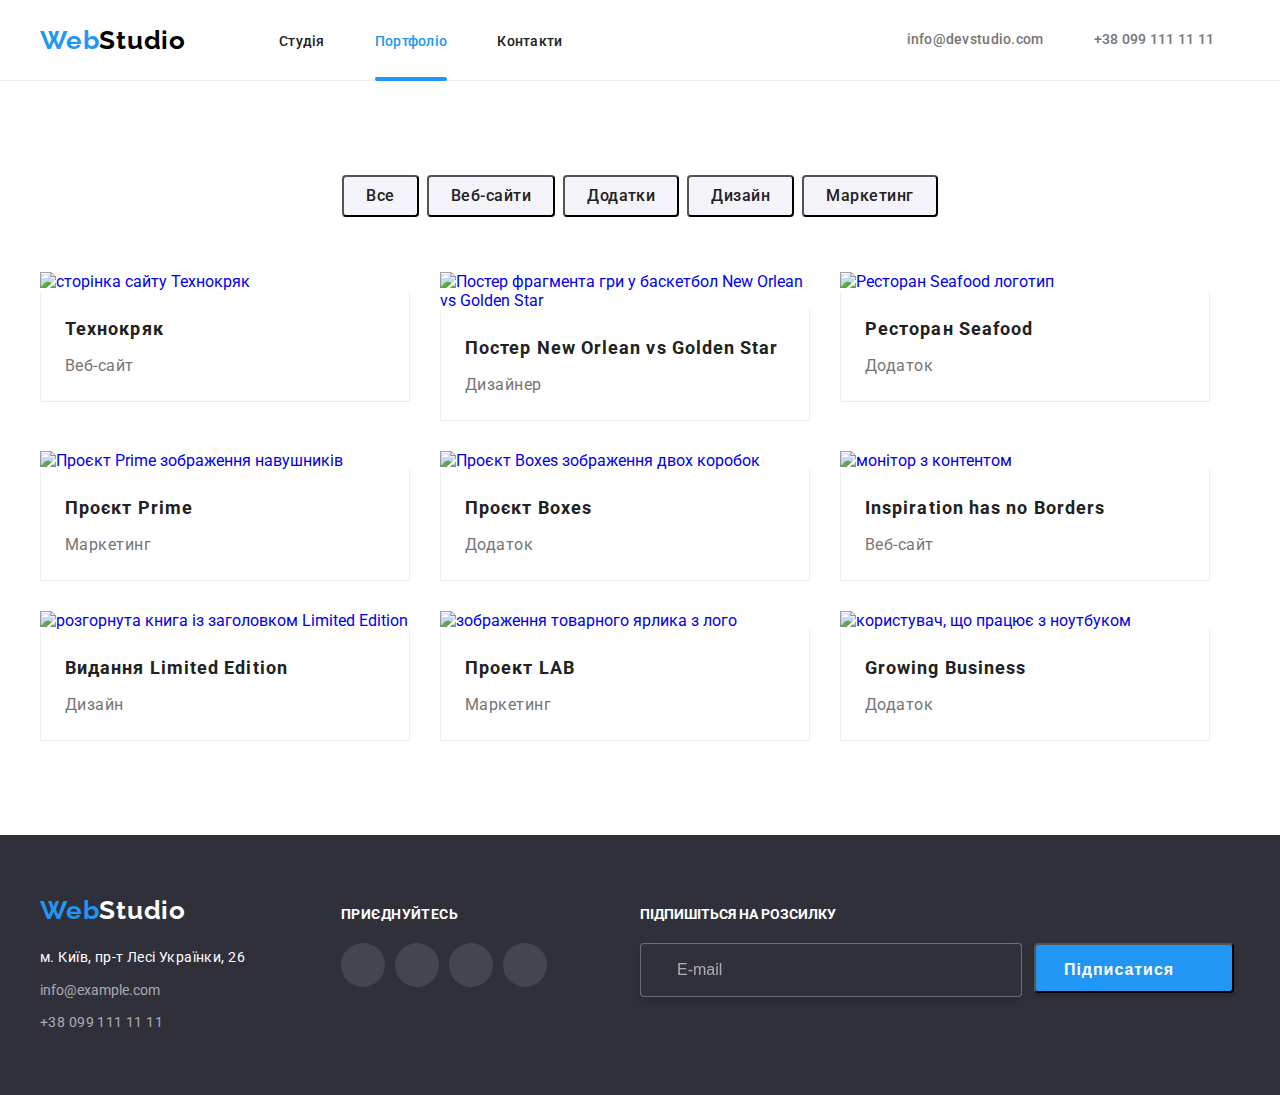
==== portfolio.html @ 2067632e "03092022" ====
<!DOCTYPE html>
<html lang="uk">
  <head>
    <meta charset="UTF-8" />
    <meta http-equiv="X-UA-Compatible" content="IE=edge" />
    <meta name="viewport" content="width=device-width, initial-scale=1.0" />
    <title>Document</title>
    <link rel="preconnect" href="https://fonts.googleapis.com" />
    <link rel="preconnect" href="https://fonts.gstatic.com" crossorigin />
    <link
      href="https://fonts.googleapis.com/css2?family=Raleway:wght@700&family=Roboto:wght@400;500;700;900&display=swap"
      rel="stylesheet"
    />
    <link
      rel="stylesheet"
      href="https://cdnjs.cloudflare.com/ajax/libs/modern-normalize/1.1.0/modern-normalize.min.css"
      integrity="sha512-wpPYUAdjBVSE4KJnH1VR1HeZfpl1ub8YT/NKx4PuQ5NmX2tKuGu6U/JRp5y+Y8XG2tV+wKQpNHVUX03MfMFn9Q=="
      crossorigin="anonymous"
      referrerpolicy="no-referrer"
    />
    <link rel="stylesheet" href="./css/styles.css" />
    <link rel="stylesheet" href="./css/main.min.css" />
    <style></style>
  </head>
  <body>
    <!-- Шапка сторінки -->
    <header class="page-header">
      <div class="container header-container">
        <nav class="head-nav">
          <a href="/" class="logo link top" lang="en"
            >Web<span class="logo-bleck link">Studio</span></a
          >
          <!--Студія, портфоліо, контакти-->
          <ul class="header-list">
            <li class="header-item"><a href="./index.html" class="header-link link">Студія</a></li>
            <li class="header-item"><a href="" class="header-link-blue link">Портфоліо</a></li>
            <li class="header-item"><a href="" class="header-link link">Контакти</a></li>
          </ul>
        </nav>
        <!--Електронна пошта та телефон-->
        <ul class="header-list-adress">
          <li class="header-item">
            <a href="info@devstudio.com" class="header-link-mail link">
              <svg class="header-icon" width="16px" height="12px">
                <use href="./images/icons.svg#icon-envelope"></use></svg
              >info@devstudio.com</a
            >
          </li>
          <li class="header-item">
            <a href="+380991111111" class="header-link-phone link">
              <svg class="header-icon" width="10px" height="16px">
                <use href="./images/icons.svg#icon-smartphone"></use></svg
              >+38 099 111 11 11</a
            >
          </li>
        </ul>
      </div>
    </header>
    <main class="main">
      <!--Головний банер сторінки із прикладами робіт, заголовок h1 потрібно буде приховати"-->
      <section class="but-projects">
        <!--Заголовок H1 потрібно скрити-->
        <div class="container">
          <h1 class="btn-title visually-hidden">Кнопки із прикладами робіт</h1>
          <ul class="button-list centered">
            <li class="button-item">
              <button type="button" class="button">Все</button>
            </li>
            <li class="button-item">
              <button type="button" class="button">Веб-сайти</button>
            </li>
            <li class="button-item">
              <button type="button" class="button">Додатки</button>
            </li>
            <li class="button-item">
              <button type="button" class="button">Дизайн</button>
            </li>
            <li class="button-item">
              <button type="button" class="button">Маркетинг</button>
            </li>
          </ul>
          <!--Приклади робіт із фото та коментарями до них-->
          <ul class="projects-list">
            <li class="projects-item">
              <a href="#" class="projekts-link link">
                <div class="projects-top">
                  <img src="./images/technokryak.jpg" alt="сторінка сайту Технокряк" width="370" />
                  <p class="projects-top-text">
                    Ресурс пропонує комплексні пропозиції з різним рівнем функціоналу та сервісів.
                    Все це дозволить відвідувачу отримати вичерпні відомості про компанію чи
                    приватну особу.
                  </p>
                </div>
                <div class="borders">
                  <h2 class="projects-title">Технокряк</h2>
                  <p class="projects-text">Веб-сайт</p>
                </div>
              </a>
            </li>
            <li class="projects-item">
              <a href="#" class="projekts-link link">
                <div class="projects-top">
                  <img
                    src="./images/neworlean.jpg"
                    alt="Постер фрагмента гри у баскетбол New Orlean vs
              Golden Star"
                    width="370"
                  />
                  <p class="projects-top-text">
                    Ресурс пропонує комплексні пропозиції з різним рівнем функціоналу та сервісів.
                    Все це дозволить відвідувачу отримати вичерпні відомості про компанію чи
                    приватну особу.
                  </p>
                </div>
                <div class="borders">
                  <h2 class="projects-title">Постер New Orlean vs Golden Star</h2>
                  <p class="projects-text">Дизайнеp</p>
                </div>
              </a>
            </li>
            <li class="projects-item">
              <a href="#" class="projekts-link link">
                <div class="projects-top">
                  <img src="./images/siafud.jpg" alt="Ресторан Seafood логотип" width="370" />
                  <p class="projects-top-text">
                    Ресурс пропонує комплексні пропозиції з різним рівнем функціоналу та сервісів.
                    Все це дозволить відвідувачу отримати вичерпні відомості про компанію чи
                    приватну особу.
                  </p>
                </div>
                <div class="borders">
                  <h2 class="projects-title">Ресторан Seafood</h2>
                  <p class="projects-text">Додаток</p>
                </div>
              </a>
            </li>
            <li class="projects-item">
              <a href="#" class="projekts-link link">
                <div class="projects-top">
                  <img
                    src="./images/prime.jpg"
                    alt="Проєкт Prime зображення навушників"
                    width="370"
                  />
                  <p class="projects-top-text">
                    Ресурс пропонує комплексні пропозиції з різним рівнем функціоналу та сервісів.
                    Все це дозволить відвідувачу отримати вичерпні відомості про компанію чи
                    приватну особу.
                  </p>
                </div>
                <div class="borders">
                  <h2 class="projects-title">Проєкт Prime</h2>
                  <p class="projects-text">Маркетинг</p>
                </div>
              </a>
            </li>
            <li class="projects-item">
              <a href="#" class="projekts-link link">
                <div class="projects-top">
                  <img
                    src="./images/boxes.jpg"
                    alt="Проєкт Boxes зображення двох коробок"
                    width="370"
                  />
                  <p class="projects-top-text">
                    Ресурс пропонує комплексні пропозиції з різним рівнем функціоналу та сервісів.
                    Все це дозволить відвідувачу отримати вичерпні відомості про компанію чи
                    приватну особу.
                  </p>
                </div>
                <div class="borders">
                  <h2 class="projects-title">Проєкт Boxes</h2>
                  <p class="projects-text">Додаток</p>
                </div>
              </a>
            </li>
            <li class="projects-item">
              <a href="#" class="projekts-link link">
                <div class="projects-top">
                  <img src="./images/noborders.jpg" alt="монітор з контентом" width="370" />
                  <p class="projects-top-text">
                    Ресурс пропонує комплексні пропозиції з різним рівнем функціоналу та сервісів.
                    Все це дозволить відвідувачу отримати вичерпні відомості про компанію чи
                    приватну особу.
                  </p>
                </div>
                <div class="borders">
                  <h2 class="projects-title">Inspiration has no Borders</h2>
                  <p class="projects-text">Веб-сайт</p>
                </div>
              </a>
            </li>
            <li class="projects-item">
              <a href="#" class="projekts-link link">
                <div class="projects-top">
                  <img
                    src="./images/limitededition.jpg"
                    alt="розгорнута книга із заголовком Limited Edition"
                    width="370"
                  />
                  <p class="projects-top-text">
                    Ресурс пропонує комплексні пропозиції з різним рівнем функціоналу та сервісів.
                    Все це дозволить відвідувачу отримати вичерпні відомості про компанію чи
                    приватну особу.
                  </p>
                </div>
                <div class="borders">
                  <h2 class="projects-title">Видання Limited Edition</h2>
                  <p class="projects-text">Дизайн</p>
                </div>
              </a>
            </li>
            <li class="projects-item">
              <a href="#" class="projekts-link link">
                <div class="projects-top">
                  <img
                    src="./images/lab.jpg"
                    alt="зображення товарного ярлика з лого"
                    width="370"
                  />
                  <p class="projects-top-text">
                    Ресурс пропонує комплексні пропозиції з різним рівнем функціоналу та сервісів.
                    Все це дозволить відвідувачу отримати вичерпні відомості про компанію чи
                    приватну особу.
                  </p>
                </div>
                <div class="borders">
                  <h2 class="projects-title">Проект LAB</h2>
                  <p class="projects-text">Маркетинг</p>
                </div>
              </a>
            </li>
            <li class="projects-item">
              <a href="#" class="projekts-link link">
                <div class="projects-top">
                  <img
                    src="./images/growingbusiness.jpg"
                    alt="користувач, що працює з ноутбуком"
                    width="370"
                  />
                  <p class="projects-top-text">
                    Ресурс пропонує комплексні пропозиції з різним рівнем функціоналу та сервісів.
                    Все це дозволить відвідувачу отримати вичерпні відомості про компанію чи
                    приватну особу.
                  </p>
                </div>
                <div class="borders">
                  <h2 class="projects-title">Growing Business</h2>
                  <p class="projects-text">Додаток</p>
                </div>
              </a>
            </li>
          </ul>
        </div>
      </section>
    </main>
    <!-- Підвал сторінки -->
     <footer class="footer">
      <div class="container footer-conteiner">
        <div class="footer-logo-address">
          <a href="/" class="logo link logfut" lang="en"
            >Web<span class="logo-white link logfut">Studio</span>
          </a>
          <address class="footer-adress">
            <ul class="footer-list">
              <li class="footer-item">
                <a
                  href="https://www.google.com/maps/search/%D0%BC.+%D0%9A%D0%B8%D1%97%D0%B2,+%D0%BF%D1%80-%D1%82+%D0%9B%D0%B5%D1%81%D1%96+%D0%A3%D0%BA%D1%80%D0%B0%D1%97%D0%BD%D0%BA%D0%B8,+26/@50.4261791,30.5382919,18z"
                  class="footer-link-adress link"
                  >м. Київ, пр-т Лесі Українки, 26</a
                >
              </li>
              <li class="footer-item">
                <a href="info@example.com" class="footer-link-mail link">info@example.com</a>
              </li>
              <li class="footer-item link-phone">
                <a href="+380991111111" class="footer-link-phone link">+38 099 111 11 11</a>
              </li>
            </ul>
          </address>
        </div>
        <div class="footer-join">
          <p class="footer-soc-text">ПРИЄДНУЙТЕСЬ</p>
          <ul class="footer-soc-list footer-scill">
            <li class="footer-soc-item">
              <a href="" class="footer-link-soc link">
                <svg class="footer-soc-icon" width="20" height="20">
                  <use href="./images/icons.svg#icon-instagram-1"></use>
                </svg>
              </a>
            </li>
            <li class="footer-soc-item">
              <a href="" class="footer-link-soc link">
                <svg class="footer-soc-icon" width="20" height="20">
                  <use href="./images/icons.svg#icon-Group-1"></use>
                </svg>
              </a>
            </li>
            <li class="footer-soc-item">
              <a href="" class="footer-link-soc link">
                <svg class="footer-soc-icon" width="20" height="20">
                  <use href="./images/icons.svg#icon-facebook-1"></use>
                </svg>
              </a>
            </li>
            <li class="footer-soc-item">
              <a href="" class="footer-link-soc link">
                <svg class="footer-soc-icon" width="20" height="20">
                  <use href="./images/icons.svg#icon-linkedin-1"></use>
                </svg>
              </a>
            </li>
          </ul>
        </div>

      <div class="footer-post">
          <p class="footer-text-form">ПІДПИШІТЬСЯ НА РОЗСИЛКУ</p>
          <form class="footer-form">
            <input
                type="email"
                class="footer-input"
                name="fut-user-email"
                placeholder="E-mail"
                required
              />
              <div class="footer-wrap">
                <button type="submit" class="footer-btn">
                  Підписатися
                  <svg class="fut-input-icon" width="24" height="24">
                  <use href="./images/icons.svg#icon-icon-send-1"></use>
                </svg>
                </button>
              </div>
            </form>
      </div>
    </footer>
  </body>
</html>
---- css/main.min.css ----
html{box-sizing:border-box}p,h1,h2,h3,h4,h5,h6{margin:0}ul{margin:0;padding-left:0;list-style:none}button,textarea,input{cursor:pointer}address{font-style:normal}body{margin:0;font-family:"Roboto",sans-serif;color:var(--color-h)}.link{text-decoration:none}:root{--color-text: #757575;--color-h: #212121;--white-color-text: #FFFFFF;--accent: #2196F3;--logo-color: #000000;--darc-bgc: #2F303A;--second-bgc: #F5F5F5;--third-bgc-color: #F5F4FA;--icon-color: #AFB1B8;--modal-color:rgba(117, 117, 117, 0.5);--bord-color: rgba(33, 33, 33, 0.2);--placehold-color: rgba(255, 255, 255, 0.6);--black-back: rgba(0, 0, 0, 0.2);--regular-size: 12px;--king-size: 16px;--low-size: 14px;--title-size: 36px;--modal-size: 20px;--head-size: 26px;--weight-one: 700;--weight-two: 400;--weight-three: 500}.visually-hidden{position:absolute !important;clip:rect(1px 1px 1px 1px);clip:rect(1px, 1px, 1px, 1px);padding:0 !important;border:0 !important;height:1px !important;width:1px !important;overflow:hidden}.page-header{background-color:var(--white-color-text);border-bottom:1px solid #ececec}.header-container{display:flex}.header-list-adress{display:flex;align-items:center;padding-right:0}.header-list-adress .header-item:not(:last-child){margin-right:30px}.head-nav{display:flex;align-items:center}.header-list{display:flex;align-items:center;padding-right:318px}.header-list .header-item:not(:last-child){margin-right:50px}.header-link,.header-link-blue,.header-link-mail,.header-link-phone{padding-top:32px;padding-bottom:32px;transition-property:color;transition-duration:250ms;transition-timing-function:cubic-bezier(0.4, 0, 0.2, 1)}.header-link-blue{position:relative}.header-link-blue::after{content:" ";position:absolute;display:block;width:100%;height:4px;background:var(--accent);border-radius:2px;top:76px;left:0;background-size:contain;transform:translateY()}.header-list-adress .header-item,.header-list .header-item{display:block}.header-item{list-style:none}.header-list .header-item,.header-list-adress .header-item{text-align:center}.studio{margin-left:0}.logo,.logo-white,.logo-bleck{margin-right:0;padding-right:0}.logo{display:block;font-family:"Raleway";font-weight:var(--weight-one);font-size:var(--head-size);letter-spacing:.03em;color:var(--accent);padding-top:0;padding-bottom:0;margin-right:0}.logo:hover,.logo:focus{color:var(--accent)}.logo-bleck{color:var(--logo-color);font-family:Raleway;font-size:var(--head-size);line-height:1.19;letter-spacing:.03em;margin-right:0;transition-property:color;transition-duration:250ms;transition-timing-function:cubic-bezier(0.4, 0, 0.2, 1)}.logo-bleck:hover,.logo-bleck:focus{color:var(--accent)}.logo-white{color:var(--white-color-text);font-family:Raleway;font-size:var(--head-size);line-height:1.19;letter-spacing:.03em;transition-property:color;transition-duration:250ms;transition-timing-function:cubic-bezier(0.4, 0, 0.2, 1)}.logo-white:hover,.logo-white:focus{color:var(--accent)}.top{margin-right:93px}.header-link{font-weight:var(--weight-three);font-size:var(--low-size);line-height:1.14;letter-spacing:.02em;color:var(--color-h)}.header-link:hover,.header-link:focus{color:var(--accent)}.header-link-blue{font-weight:var(--weight-three);font-size:var(--low-size);line-height:1.14;letter-spacing:.02em;color:var(--accent)}.header-link-blue:hover,.header-link-blue:focus{color:var(--accent)}.header-link-mail{display:flex;font-weight:var(--weight-three);font-size:var(--low-size);line-height:1.14;letter-spacing:.02em;color:var(--color-text);margin-left:0;align-items:center;justify-content:center}.header-link-mail:hover,.header-link-mail:focus{color:var(--accent)}.header-link-phone{display:flex;font-weight:var(--weight-three);font-size:var(--low-size);line-height:1.14;letter-spacing:.02em;color:var(--color-text);align-items:center;justify-content:center}.header-link-phone:hover,.header-link-phone:focus{color:var(--accent)}.header-mail{font-weight:var(--weight-three);font-size:var(--low-size);line-height:1.14;letter-spacing:.02em;color:var(--color-text)}.header-icon{margin-right:10px;fill:currentColor}.header-container{display:flex}.hero{display:block;background-color:#303030;background-image:linear-gradient(rgba(47, 48, 58, 0.4), rgba(47, 48, 58, 0.4)),url(../images/hero4.jpg);background-repeat:no-repeat;background-position:center;text-align:center;padding-top:200px;padding-bottom:200px;height:600px;max-width:1600px;background-size:cover;margin-left:auto;margin-right:auto;position:relative}.hero-title{display:block;font-weight:900;font-size:44px;line-height:1.36;letter-spacing:.06em;color:var(--white-color-text);margin-left:auto;margin-right:auto;margin-bottom:30px;justify-content:center;width:696px}.advances{padding-bottom:94px;padding-top:94px}.advances-item{max-width:270px}.advances-list .advances-item:not(:last-child){margin-right:30px}.advances-title{font-weight:700;font-size:var(--low-size);line-height:1.14;letter-spacing:.03em;text-transform:uppercase;color:var(--color-h);margin-bottom:10px;margin-top:0}.advances-text{font-size:var(--low-size);line-height:1.71;letter-spacing:.03em;color:var(--color-text);max-width:270px}.advances-list{list-style:none;display:flex}.advances-box{width:270px;height:120px;background-color:var(--third-bgc-color);margin-bottom:30px;justify-content:center;align-items:center;display:flex;border-radius:4px}.centered{text-align:center}.about{padding-bottom:94px;display:flex}.about-title{font-weight:700;font-size:var(--title-size);line-height:1.16;letter-spacing:.03em;color:var(--color-h);margin-bottom:50px}.about-list{list-style:none;display:flex}.about-item{display:flex;position:relative}.about-item:not(:last-child){margin-right:30px}.about-box{position:absolute;display:inline-block;width:370px;height:70px;background:rgba(47,48,58,.8);bottom:0}.about-title-next{position:absolute;display:inline-block;font-weight:700;font-size:var(--low-size);line-height:1,14;letter-spacing:.03em;text-transform:uppercase;color:var(--white-color-text);top:50%;left:50%;transform:translate(-50%, -50%)}.team{padding-top:94px;padding-bottom:94px;display:flex;background-color:var(--third-bgc-color)}.team-list{display:flex}.team-item{list-style:none;display:block;max-width:270px;box-shadow:0px 1px 3px rgba(0,0,0,.12),0px 1px 1px rgba(0,0,0,.14),0px 2px 1px rgba(0,0,0,.2);border-radius:0px 0px 4px 4px;background-color:var(--white-color-text)}.team-list .team-item:not(:last-child){margin-right:30px}.team-title-all{font-weight:var(--weight-one);font-size:var(--title-size);line-height:1.16;letter-spacing:.03em;color:var(--color-h);margin-bottom:50px}.team-title{font-weight:var(--weight-three);font-size:var(--king-size);line-height:1.18;letter-spacing:.03em;color:var(--color-h);margin-bottom:10px}.team-text{font-size:var(--king-size);line-height:1.18;letter-spacing:.03em;color:var(--color-text);margin-bottom:16px}.team-box{padding-top:30px;padding-bottom:30px}.team-link-soc{height:44px;width:44px;border-radius:50%;display:flex;align-items:center;justify-content:center;transition-property:background-color,color,box-shadow,fill;transition-duration:250ms;transition-timing-function:cubic-bezier(0.4, 0, 0.2, 1)}.team-link-soc:hover,.team-link-soc:focus{background-color:var(--accent);border-radius:50%;box-shadow:0px 4px 4px 0px rgba(0,0,0,.2509803922)}.team-soc{display:flex;justify-content:center;gap:10px}.team-soc-icon{fill:var(--icon-color);transition-property:background-color,color,box-shadow,fill;transition-duration:250ms;transition-timing-function:cubic-bezier(0.4, 0, 0.2, 1)}.team-link-soc:hover .team-soc-icon,.team-link-soc:focus .team-soc-icon{fill:var(--white-color-text)}.clients{padding-top:94px;padding-bottom:94px}.client-title-all{font-weight:var(--weight-one);font-size:var(--title-size);line-height:1.16;text-align:center;letter-spacing:.03em;color:var(--color-h);margin-bottom:50px}.client-list{display:flex;gap:30px;justify-content:center;max-width:1170px;margin:0;padding-left:0}.client-item{display:flex}.client-link{width:170px;height:92px;border:1px solid var(--icon-color);justify-content:center;align-items:center;border-radius:4px;display:flex;transition-property:border,fill;transition-duration:250ms;transition-timing-function:cubic-bezier(0.4, 0, 0.2, 1)}.client-link:hover,.client-link:focus{border:1px solid var(--accent)}.client-icon{fill:var(--icon-color);transition-property:border,fill;transition-duration:250ms;transition-timing-function:cubic-bezier(0.4, 0, 0.2, 1)}.client-link:hover .client-icon,.client-link:focus .client-icon{fill:var(--accent)}.but-projects{padding:94px 0}.button-list{list-style:none;margin-bottom:55px;align-items:flex-start;display:flex;justify-content:center}.menu.center{justify-content:center}.button-container{display:block}.button-item{background-color:var(--second-bgc);display:inline-block}.button-list .button-item:not(:last-child){margin-right:8px}.projects-top{position:relative;overflow:hidden;display:block;-o-object-fit:fill;object-fit:fill}.projects-top-text{position:absolute;width:370px;height:294px;left:0;top:0;font-weight:var(--weight-two);font-size:18px;line-height:1.55;letter-spacing:.03em;color:var(--white-color-text);background:rgba(33,150,243,.9);padding:63px 24px;transform:translateY(100%);transition-property:transform;transition-duration:250ms;transition-timing-function:cubic-bezier(0.4, 0, 0.2, 1)}.projects-item:hover .projects-top-text{transform:translateY(0)}.projects-title{font-family:"Roboto";font-weight:var(--weight-one);font-size:18px;line-height:2;letter-spacing:.06em;color:var(--color-h);margin-bottom:4px}.projects-text{font-family:"Roboto";font-style:normal;font-size:16px;line-height:1.87;letter-spacing:.03em;color:var(--color-text)}.projects-list{list-style:none;display:flex;flex-wrap:wrap;gap:30px}.projects-item,.projects-link{display:block}.projects-item{display:block;transition-property:box-shadow;transition-duration:250ms;transition-timing-function:cubic-bezier(0.4, 0, 0.2, 1)}.projects-item:hover,.projects-item:focus{box-shadow:0px 1px 1px rgba(0,0,0,.12),0px 4px 4px rgba(0,0,0,.06),1px 4px 6px rgba(0,0,0,.16)}.borders{display:block;border-bottom:1px solid #eee;border-left:1px solid #eee;border-right:1px solid #eee;padding-top:20px;padding-bottom:20px;padding-left:24px}img{display:block;max-width:100%;height:auto}.footer{background-color:var(--darc-bgc);padding-top:60px;padding-bottom:60px}.footer-conteiner{display:flex}.footer-logo-address{width:231px;margin-right:70px}.footer-adress{font-style:normal}.footer-list{list-style:none}.footer-link-adress{font-weight:var(--weight-two);font-size:var(--low-size);line-height:1.71;letter-spacing:.03em;color:var(--white-color-text);transition-property:color;transition-duration:250ms;transition-timing-function:cubic-bezier(0.4, 0, 0.2, 1)}.footer-link-adress:hover,.footer-link-adress:focus{color:var(--accent)}.footer-link-mail{font-family:"Roboto";font-weight:var(--weight-two);font-size:var(--low-size);line-height:1.71;color:var(--placehold-color);transition-property:color;transition-duration:250ms;transition-timing-function:cubic-bezier(0.4, 0, 0.2, 1)}.footer-link-mail:hover,.footer-link-mail:focus{color:var(--accent)}.footer-link-phone{font-family:"Roboto";font-weight:var(--weight-two);font-size:var(--low-size);line-height:1.71;letter-spacing:.03em;color:var(--placehold-color);transition-property:color;transition-duration:250ms;transition-timing-function:cubic-bezier(0.4, 0, 0.2, 1)}.footer-link-phone:hover,.footer-link-phone:focus{color:var(--accent)}.link-phone{padding-bottom:0}.footer-item{display:block}.logfut{margin-bottom:20px}.logo-address{margin-right:70px}.footer-list .footer-item:not(:last-child){padding-bottom:9px}.footer-soc-list{display:flex;gap:10px}.footer-link-soc{height:44px;width:44px;border-radius:50%;display:flex;background-color:rgba(255,255,255,.1);align-items:center;justify-content:center;transition-property:background-color,box-shadow;transition-duration:250ms;transition-timing-function:cubic-bezier(0.4, 0, 0.2, 1)}.footer-link-soc:hover,.footer-link-soc:focus{background-color:var(--accent);box-shadow:0px 4px 4px 0px rgba(0,0,0,.2509803922)}.footer-link-soc:hover .footer-soc-icon,.footer-link-soc:focus .footer-soc-icon{fill:var(--white-color-text)}.footer-soc-text{font-weight:var(--weight-one);font-size:var(--low-size);line-height:1.14;letter-spacing:.03em;text-transform:uppercase;color:var(--white-color-text);margin-bottom:20px}.footer-soc-icon{fill:var(--white-color-text);transition-property:fill;transition-duration:250ms;transition-timing-function:cubic-bezier(0.4, 0, 0.2, 1)}.footer-join{margin-top:12px;margin-left:0;margin-right:93px}.container{width:1200px;padding-left:15px;padding-right:15px;margin:0 auto}.footer-post{display:block;margin-top:12px}.footer-form{display:flex}.footer-wrap{position:relative}.footer-btn{width:200px;height:50px;background:var(--accent);box-shadow:0px 4px 4px rgba(0,0,0,.15);border-radius:4px;padding:10px 28px;font-weight:700;font-size:var(--king-size);line-height:1.87;align-items:center;text-align:justify;color:var(--white-color-text);letter-spacing:.06em;transition-property:color,background,fill;transition-duration:250ms;transition-timing-function:cubic-bezier(0.4, 0, 0.2, 1)}.footer-btn:hover,.footer-btn:focus{background-color:var(--white-color-text);color:var(--accent)}.fut-input-icon{position:absolute;top:50%;right:28px;transform:translateY(-40%);fill:var(--white-color-text)}.footer-btn:hover .fut-input-icon,.footer-btn:focus .fut-input-icon{fill:var(--accent)}.footer-text-form{font-weight:700;font-size:var(--low-size);line-height:1.14;color:var(--white-color-text);margin-bottom:20px}.footer-input{margin-right:12px;background:var(--darc-bgc);border:1px solid rgba(255,255,255,.3);filter:drop-shadow(0px 4px 4px rgba(0, 0, 0, 0.15));border-radius:4px;width:358px;height:50px;font-weight:700;font-size:var(--king-size);line-height:1.87;color:var(--white-color-text);padding-left:20px}.footer-input::-moz-placeholder{font-weight:400;font-size:var(--king-size);line-height:1.25;display:flex;align-items:center;color:var(--placehold-color);padding-left:16px}.footer-input:-ms-input-placeholder{font-weight:400;font-size:var(--king-size);line-height:1.25;display:flex;align-items:center;color:var(--placehold-color);padding-left:16px}.footer-input::placeholder{font-weight:400;font-size:var(--king-size);line-height:1.25;display:flex;align-items:center;color:var(--placehold-color);padding-left:16px}.form-input{padding-left:42px;box-sizing:border-box;width:100%;height:40px;border:1px solid var(--bord-color);border-radius:4px;font-weight:400;font-size:var(--regular-size);line-height:1.16;color:var(--color-text)}.form-input::-moz-placeholder{font-weight:400;font-size:var(--regular-size);line-height:1.16;color:var(--color-text)}.form-input:-ms-input-placeholder{font-weight:400;font-size:var(--regular-size);line-height:1.16;color:var(--color-text)}.form-input::placeholder{font-weight:400;font-size:var(--regular-size);line-height:1.16;color:var(--color-text)}.form-input:focus{outline-color:var(--accent)}.form-input:focus+.input-icon{fill:var(--accent)}.modal-text{font-weight:400;font-size:var(--regular-size);line-height:1.16;letter-spacing:.01em;color:var(--modal-color)}.modal-text:focus{outline-color:var(--accent)}.check-text{height:24px;font-weight:400;font-size:var(--low-size);line-height:1.71;letter-spacing:.03em;color:var(--color-text);display:flex;align-items:center}.check-text span{width:16px;height:15px;border:2px solid #212121;border-radius:3px;display:flex;margin-right:7px;justify-content:center;font-weight:400;font-size:var(--low-size);line-height:1.71px;letter-spacing:.03em;color:var(--color-text);transition-property:background-color;transition-duration:250ms;transition-timing-function:cubic-bezier(0.4, 0, 0.2, 1)}.input-check:checked+.check-text span{background-color:var(--accent);border:none}.input-check:focus+.check-text span{border-color:var(--accent)}.check-icon{fill:rgba(0,0,0,0);transition-property:fill;transition-duration:250ms;transition-timing-function:cubic-bezier(0.4, 0, 0.2, 1)}.input-check:checked+.check-text .check-icon{fill:var(--white-color-text)}.check-link{font-weight:400;font-size:var(--low-size);line-height:24px;letter-spacing:.03em;-webkit-text-decoration-line:underline;text-decoration-line:underline;color:var(--accent)}.input-title{font-weight:400;font-size:var(--regular-size);line-height:1.16;color:var(--color-text);margin-bottom:4px;display:block}.modal-text{width:100%;height:120px;padding:12px 16px;margin-bottom:20px;border:1px solid var(--bord-color);border-radius:4px;resize:none;font-weight:400;font-size:var(--regular-size);line-height:1.16;color:var(--modal-color);display:block}.input-field:not(:last-child){margin-bottom:10px}.input-wrap{position:relative}.input-icon{position:absolute;top:50%;left:12px;transform:translateY(-50%)}.input-field-hidd{margin-bottom:30px;margin-left:auto;margin-right:auto;width:425px}.batton-form{font-weight:700;font-size:var(--king-size);line-height:30px;display:block;margin:0 auto;align-items:center;text-align:center;letter-spacing:.06em;color:var(--white-color-text);background:var(--accent);box-shadow:0px 4px 4px rgba(0,0,0,.15);border-radius:4px;padding:10px 52px;height:50px;width:200px;transition-property:color,background;transition-duration:250ms;transition-timing-function:cubic-bezier(0.4, 0, 0.2, 1)}.batton-form:hover,.batton-form:focus{color:var(--accent);background-color:var(--white-color-text)}.btn{display:inline-block;border-radius:4px;padding:10px 32px;font-weight:var(--weight-one);font-size:var(--king-size);line-height:1.87;letter-spacing:.06em;color:var(--white-color-text);background-color:var(--accent);box-shadow:0px 4px 4px rgba(0,0,0,.15);transition-property:background-color,color;transition-duration:250ms;transition-timing-function:cubic-bezier(0.4, 0, 0.2, 1)}.btn:hover,.btn:focus{background-color:var(--white-color-text);color:var(--accent)}.button{display:inline-block;padding:6px 22px;font-family:"Roboto";font-size:var(--king-size);font-weight:500;line-height:1.62;text-align:center;letter-spacing:.03em;color:var(--color-h);background:var(--third-bgc-color);border-radius:4px;transition-property:background-color,color;transition-duration:250ms;transition-timing-function:cubic-bezier(0.4, 0, 0.2, 1)}.button:hover,.button:focus{color:var(--white-color-text);background:var(--accent);box-shadow:0px 3px 1px rgba(0,0,0,.1),0px 1px 2px rgba(0,0,0,.08),0px 2px 2px rgba(0,0,0,.12)}.backdrop{position:fixed;top:0;left:0;width:100%;height:100%;background-color:var(--black-back);display:block;transition-property:opacity,visibility;transition-duration:250ms;transition-timing-function:cubic-bezier(0.4, 0, 0.2, 1)}.modal{position:absolute;top:50%;left:50%;width:528px;min-height:581px;background:var(--white-color-text);box-shadow:0px 1px 3px rgba(0,0,0,.12),0px 1px 1px rgba(0,0,0,.14),0px 2px 1px rgba(0,0,0,.2);border-radius:4px;transform:translate(-50%, -50%) scale(1) rotate(0);transition:transform 250ms cubic-bezier(0.4, 0, 0.2, 1);padding:40px}.is-hidden .modal{transform:translate(-50%, -50%) scale(0.5) rotate(360deg)}.modal-close{position:absolute;top:8px;right:8px;width:30px;height:30px;background:var(--white-color-text);border:1px solid rgba(0,0,0,.1);border-radius:50%}.is-hidden{opacity:0;pointer-events:none;visibility:hidden}.modal-close-icon{position:absolute;fill:var(--logo-color);top:50%;left:50%;transform:translate(-50%, -50%);transition-property:fill;transition-duration:250ms;transition-timing-function:cubic-bezier(0.4, 0, 0.2, 1)}.modal-close-icon:hover,.modal-close-icon:focus{fill:var(--accent)}.modal-title{font-weight:700;font-size:var(--modal-size);line-height:1.15;text-align:center;color:var(--color-h);margin-bottom:12px}/*# sourceMappingURL=main.min.css.map */
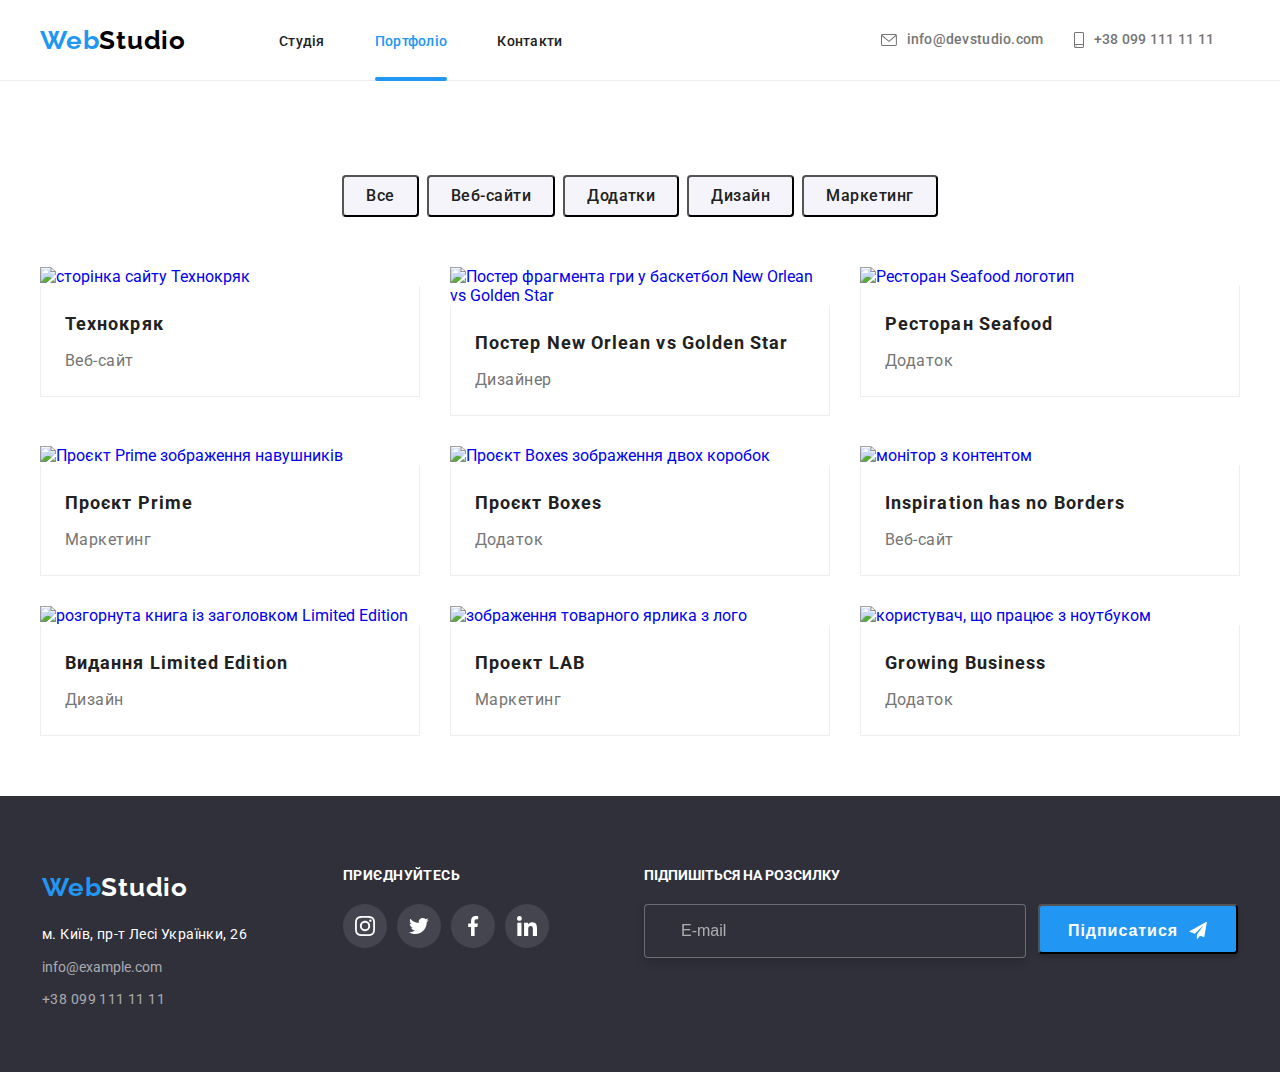
==== commit 2af728da: "HW not finished" ====
--- a/portfolio.html
+++ b/portfolio.html
@@ -20,233 +20,284 @@
     />
     <link rel="stylesheet" href="./css/styles.css" />
     <link rel="stylesheet" href="./css/main.min.css" />
-    <style></style>
   </head>
   <body>
-    <!-- Шапка сторінки -->
     <header class="page-header">
       <div class="container header-container">
-        <nav class="head-nav">
-          <a href="/" class="logo link top" lang="en"
-            >Web<span class="logo-bleck link">Studio</span></a
+        <nav class="navigation">
+          <a href="/" class="logo logo-link logo-top" lang="en"
+            >Web<span class="logo__logo-bleck link">Studio</span></a
           >
-          <!--Студія, портфоліо, контакти-->
           <ul class="header-list">
-            <li class="header-item"><a href="./index.html" class="header-link link">Студія</a></li>
-            <li class="header-item"><a href="" class="header-link-blue link">Портфоліо</a></li>
-            <li class="header-item"><a href="" class="header-link link">Контакти</a></li>
+            <li class="header-list__item studio">
+              <a href="./index.html" class="header-list__link link">Студія</a>
+            </li>
+            <li class="header-list__item">
+              <a href="./portfolio.html" class="header-list__link-blue link">Портфоліо</a>
+            </li>
+            <li class="header-list__item">
+              <a href="" class="header-list__link link">Контакти</a>
+            </li>
           </ul>
         </nav>
-        <!--Електронна пошта та телефон-->
-        <ul class="header-list-adress">
-          <li class="header-item">
-            <a href="info@devstudio.com" class="header-link-mail link">
-              <svg class="header-icon" width="16px" height="12px">
+        <ul class="list-adress">
+          <li class="list-adress__item">
+            <a href="info@devstudio.com" class="list-adress__link-mail link">
+              <svg class="list-adress__icon" width="16px" height="12px">
                 <use href="./images/icons.svg#icon-envelope"></use></svg
               >info@devstudio.com</a
             >
           </li>
-          <li class="header-item">
-            <a href="+380991111111" class="header-link-phone link">
-              <svg class="header-icon" width="10px" height="16px">
+          <li class="list-adress__item">
+            <a href="+380991111111" class="list-adress__link-phone link">
+              <svg class="list-adress__icon" width="10px" height="16px">
                 <use href="./images/icons.svg#icon-smartphone"></use></svg
               >+38 099 111 11 11</a
             >
           </li>
         </ul>
+        <a href="" class="header-burger" data-menu-open>
+          <svg class="header-burger__icon" width="40px" height="40px">
+            <use href="./images/icons.svg#icon-menu_40px"></use></svg
+        ></a>
+
+        <div class="mobile-menu is-hidden" data-menu>
+          <div class="mobile-menu-container">
+            <button type="button" class="mobile-menu__button" data-menu-close>
+              <svg class="mobile-menu__close-icon" width="18.67" height="18.67">
+                <use href="./images/icons.svg#icon-close-black"></use>
+              </svg>
+            </button>
+
+            <ul class="mobile-menu__list-nav">
+              <li class="mobile-menu__item-nav marg-x">
+                <a href="./index.html" class="mobile-menu__link-nav-blue">Студія</a>
+              </li>
+              <li class="mobile-menu__item-nav marg-y">
+                <a href="./portfolio.html" class="mobile-menu__link-nav">Портфоліо</a>
+              </li>
+              <li class="mobile-menu__item-nav">
+                <a href="" class="mobile-menu__link-nav">Контакти</a>
+              </li>
+            </ul>
+
+            <ul class="mobile-menu__list-connect">
+              <li class="mobile-menu__item-connect">
+                <a href="+380961111111" class="mobile-menu__link-connect-blue">+38 096 111 11 11</a>
+              </li>
+              <li class="mobile-menu__item-connect">
+                <a href="info@devstudio.com" class="mobile-menu__link-connect"
+                  >info@devstudio.com</a
+                >
+              </li>
+            </ul>
+            <ul class="mobile-menu__list-soc">
+              <li class="mobile-menu__item-soc">
+                <a href="" class="mobile-menu__link-soc">Instagram</a>
+              </li>
+              <li class="mobile-menu__item-soc">
+                <a href="" class="mobile-menu__link-soc">Twitter</a>
+              </li>
+
+              <li class="mobile-menu__item-soc">
+                <a href="" class="mobile-menu__link-soc">Facebook</a>
+              </li>
+              <li class="mobile-menu__item-soc">
+                <a href="" class="mobile-menu__link-soc-end">LinkedIn</a>
+              </li>
+            </ul>
+          </div>
+        </div>
       </div>
     </header>
     <main class="main">
-      <!--Головний банер сторінки із прикладами робіт, заголовок h1 потрібно буде приховати"-->
       <section class="but-projects">
-        <!--Заголовок H1 потрібно скрити-->
         <div class="container">
-          <h1 class="btn-title visually-hidden">Кнопки із прикладами робіт</h1>
-          <ul class="button-list centered">
-            <li class="button-item">
-              <button type="button" class="button">Все</button>
-            </li>
-            <li class="button-item">
-              <button type="button" class="button">Веб-сайти</button>
-            </li>
-            <li class="button-item">
-              <button type="button" class="button">Додатки</button>
-            </li>
-            <li class="button-item">
-              <button type="button" class="button">Дизайн</button>
-            </li>
-            <li class="button-item">
-              <button type="button" class="button">Маркетинг</button>
+          <h1 class="but-projects__title visually-hidden">Кнопки із прикладами робіт</h1>
+          <ul class="but-projects__list centered">
+            <li class="but-projects__item">
+              <button type="button" class="but-projects__button">Все</button>
+            </li>
+            <li class="but-projects__item">
+              <button type="button" class="but-projects__button">Веб-сайти</button>
+            </li>
+            <li class="but-projects__item">
+              <button type="button" class="but-projects__button">Додатки</button>
+            </li>
+            <li class="but-projects__item">
+              <button type="button" class="but-projects__button">Дизайн</button>
+            </li>
+            <li class="but-projects__button-item">
+              <button type="button" class="but-projects__button">Маркетинг</button>
             </li>
           </ul>
-          <!--Приклади робіт із фото та коментарями до них-->
           <ul class="projects-list">
-            <li class="projects-item">
-              <a href="#" class="projekts-link link">
-                <div class="projects-top">
+            <li class="projects-list__item">
+              <a href="#" class="projects-list__link link">
+                <div class="projects-list__top">
                   <img src="./images/technokryak.jpg" alt="сторінка сайту Технокряк" width="370" />
-                  <p class="projects-top-text">
-                    Ресурс пропонує комплексні пропозиції з різним рівнем функціоналу та сервісів.
-                    Все це дозволить відвідувачу отримати вичерпні відомості про компанію чи
-                    приватну особу.
-                  </p>
-                </div>
-                <div class="borders">
-                  <h2 class="projects-title">Технокряк</h2>
-                  <p class="projects-text">Веб-сайт</p>
-                </div>
-              </a>
-            </li>
-            <li class="projects-item">
-              <a href="#" class="projekts-link link">
-                <div class="projects-top">
+                  <p class="projects-list__top-text">
+                    Ресурс пропонує комплексні пропозиції з різним рівнем функціоналу та сервісів.
+                    Все це дозволить відвідувачу отримати вичерпні відомості про компанію чи
+                    приватну особу.
+                  </p>
+                </div>
+                <div class="projects-list__borders">
+                  <h2 class="projects-list__title">Технокряк</h2>
+                  <p class="projects-list__text">Веб-сайт</p>
+                </div>
+              </a>
+            </li>
+            <li class="projects-list__item">
+              <a href="#" class="projects-list__link link">
+                <div class="projects-list__top">
                   <img
                     src="./images/neworlean.jpg"
                     alt="Постер фрагмента гри у баскетбол New Orlean vs
               Golden Star"
                     width="370"
                   />
-                  <p class="projects-top-text">
-                    Ресурс пропонує комплексні пропозиції з різним рівнем функціоналу та сервісів.
-                    Все це дозволить відвідувачу отримати вичерпні відомості про компанію чи
-                    приватну особу.
-                  </p>
-                </div>
-                <div class="borders">
-                  <h2 class="projects-title">Постер New Orlean vs Golden Star</h2>
-                  <p class="projects-text">Дизайнеp</p>
-                </div>
-              </a>
-            </li>
-            <li class="projects-item">
-              <a href="#" class="projekts-link link">
-                <div class="projects-top">
+                  <p class="projects-list__top-text">
+                    Ресурс пропонує комплексні пропозиції з різним рівнем функціоналу та сервісів.
+                    Все це дозволить відвідувачу отримати вичерпні відомості про компанію чи
+                    приватну особу.
+                  </p>
+                </div>
+                <div class="projects-list__borders">
+                  <h2 class="projects-list__title">Постер New Orlean vs Golden Star</h2>
+                  <p class="projects-list__text">Дизайнеp</p>
+                </div>
+              </a>
+            </li>
+            <li class="projects-list__item">
+              <a href="#" class="projects-list__link link">
+                <div class="projects-list__top">
                   <img src="./images/siafud.jpg" alt="Ресторан Seafood логотип" width="370" />
-                  <p class="projects-top-text">
-                    Ресурс пропонує комплексні пропозиції з різним рівнем функціоналу та сервісів.
-                    Все це дозволить відвідувачу отримати вичерпні відомості про компанію чи
-                    приватну особу.
-                  </p>
-                </div>
-                <div class="borders">
-                  <h2 class="projects-title">Ресторан Seafood</h2>
-                  <p class="projects-text">Додаток</p>
-                </div>
-              </a>
-            </li>
-            <li class="projects-item">
-              <a href="#" class="projekts-link link">
-                <div class="projects-top">
+                  <p class="projects-list__top-text">
+                    Ресурс пропонує комплексні пропозиції з різним рівнем функціоналу та сервісів.
+                    Все це дозволить відвідувачу отримати вичерпні відомості про компанію чи
+                    приватну особу.
+                  </p>
+                </div>
+                <div class="projects-list__borders">
+                  <h2 class="projects-list__title">Ресторан Seafood</h2>
+                  <p class="projects-list__text">Додаток</p>
+                </div>
+              </a>
+            </li>
+            <li class="projects-list__item">
+              <a href="#" class="projects-list__link link">
+                <div class="projects-list__top">
                   <img
                     src="./images/prime.jpg"
                     alt="Проєкт Prime зображення навушників"
                     width="370"
                   />
-                  <p class="projects-top-text">
-                    Ресурс пропонує комплексні пропозиції з різним рівнем функціоналу та сервісів.
-                    Все це дозволить відвідувачу отримати вичерпні відомості про компанію чи
-                    приватну особу.
-                  </p>
-                </div>
-                <div class="borders">
-                  <h2 class="projects-title">Проєкт Prime</h2>
-                  <p class="projects-text">Маркетинг</p>
-                </div>
-              </a>
-            </li>
-            <li class="projects-item">
-              <a href="#" class="projekts-link link">
-                <div class="projects-top">
+                  <p class="projects-list__top-text">
+                    Ресурс пропонує комплексні пропозиції з різним рівнем функціоналу та сервісів.
+                    Все це дозволить відвідувачу отримати вичерпні відомості про компанію чи
+                    приватну особу.
+                  </p>
+                </div>
+                <div class="projects-list__borders">
+                  <h2 class="projects-list__title">Проєкт Prime</h2>
+                  <p class="projects-list__text">Маркетинг</p>
+                </div>
+              </a>
+            </li>
+            <li class="projects-list__item">
+              <a href="#" class="projects-list__link link">
+                <div class="projects-list__top">
                   <img
                     src="./images/boxes.jpg"
                     alt="Проєкт Boxes зображення двох коробок"
                     width="370"
                   />
-                  <p class="projects-top-text">
-                    Ресурс пропонує комплексні пропозиції з різним рівнем функціоналу та сервісів.
-                    Все це дозволить відвідувачу отримати вичерпні відомості про компанію чи
-                    приватну особу.
-                  </p>
-                </div>
-                <div class="borders">
-                  <h2 class="projects-title">Проєкт Boxes</h2>
-                  <p class="projects-text">Додаток</p>
-                </div>
-              </a>
-            </li>
-            <li class="projects-item">
-              <a href="#" class="projekts-link link">
-                <div class="projects-top">
+                  <p class="projects-list__top-text">
+                    Ресурс пропонує комплексні пропозиції з різним рівнем функціоналу та сервісів.
+                    Все це дозволить відвідувачу отримати вичерпні відомості про компанію чи
+                    приватну особу.
+                  </p>
+                </div>
+                <div class="projects-list__borders">
+                  <h2 class="projects-list__title">Проєкт Boxes</h2>
+                  <p class="projects-list__text">Додаток</p>
+                </div>
+              </a>
+            </li>
+            <li class="projects-list__item">
+              <a href="#" class="projects-list__link link">
+                <div class="projects-list__top">
                   <img src="./images/noborders.jpg" alt="монітор з контентом" width="370" />
-                  <p class="projects-top-text">
-                    Ресурс пропонує комплексні пропозиції з різним рівнем функціоналу та сервісів.
-                    Все це дозволить відвідувачу отримати вичерпні відомості про компанію чи
-                    приватну особу.
-                  </p>
-                </div>
-                <div class="borders">
-                  <h2 class="projects-title">Inspiration has no Borders</h2>
-                  <p class="projects-text">Веб-сайт</p>
-                </div>
-              </a>
-            </li>
-            <li class="projects-item">
-              <a href="#" class="projekts-link link">
-                <div class="projects-top">
+                  <p class="projects-list__top-text">
+                    Ресурс пропонує комплексні пропозиції з різним рівнем функціоналу та сервісів.
+                    Все це дозволить відвідувачу отримати вичерпні відомості про компанію чи
+                    приватну особу.
+                  </p>
+                </div>
+                <div class="projects-list__borders">
+                  <h2 class="projects-list__title">Inspiration has no Borders</h2>
+                  <p class="projects-list__text">Веб-сайт</p>
+                </div>
+              </a>
+            </li>
+            <li class="projects-list__item">
+              <a href="#" class="projects-list__link link">
+                <div class="projects-list__top">
                   <img
                     src="./images/limitededition.jpg"
                     alt="розгорнута книга із заголовком Limited Edition"
                     width="370"
                   />
-                  <p class="projects-top-text">
-                    Ресурс пропонує комплексні пропозиції з різним рівнем функціоналу та сервісів.
-                    Все це дозволить відвідувачу отримати вичерпні відомості про компанію чи
-                    приватну особу.
-                  </p>
-                </div>
-                <div class="borders">
-                  <h2 class="projects-title">Видання Limited Edition</h2>
-                  <p class="projects-text">Дизайн</p>
-                </div>
-              </a>
-            </li>
-            <li class="projects-item">
-              <a href="#" class="projekts-link link">
-                <div class="projects-top">
+                  <p class="projects-list__top-text">
+                    Ресурс пропонує комплексні пропозиції з різним рівнем функціоналу та сервісів.
+                    Все це дозволить відвідувачу отримати вичерпні відомості про компанію чи
+                    приватну особу.
+                  </p>
+                </div>
+                <div class="projects-list__borders">
+                  <h2 class="projects-list__title">Видання Limited Edition</h2>
+                  <p class="projects-list__text">Дизайн</p>
+                </div>
+              </a>
+            </li>
+            <li class="projects-list__item">
+              <a href="#" class="projects-list__link link">
+                <div class="projects-list__top">
                   <img
                     src="./images/lab.jpg"
                     alt="зображення товарного ярлика з лого"
                     width="370"
                   />
-                  <p class="projects-top-text">
-                    Ресурс пропонує комплексні пропозиції з різним рівнем функціоналу та сервісів.
-                    Все це дозволить відвідувачу отримати вичерпні відомості про компанію чи
-                    приватну особу.
-                  </p>
-                </div>
-                <div class="borders">
-                  <h2 class="projects-title">Проект LAB</h2>
-                  <p class="projects-text">Маркетинг</p>
-                </div>
-              </a>
-            </li>
-            <li class="projects-item">
-              <a href="#" class="projekts-link link">
-                <div class="projects-top">
+                  <p class="projects-list__top-text">
+                    Ресурс пропонує комплексні пропозиції з різним рівнем функціоналу та сервісів.
+                    Все це дозволить відвідувачу отримати вичерпні відомості про компанію чи
+                    приватну особу.
+                  </p>
+                </div>
+                <div class="projects-list__borders">
+                  <h2 class="projects-list__title">Проект LAB</h2>
+                  <p class="projects-list__text">Маркетинг</p>
+                </div>
+              </a>
+            </li>
+            <li class="projects-list__item">
+              <a href="#" class="projects-list__link link">
+                <div class="projects-list__top">
                   <img
                     src="./images/growingbusiness.jpg"
                     alt="користувач, що працює з ноутбуком"
                     width="370"
                   />
-                  <p class="projects-top-text">
-                    Ресурс пропонує комплексні пропозиції з різним рівнем функціоналу та сервісів.
-                    Все це дозволить відвідувачу отримати вичерпні відомості про компанію чи
-                    приватну особу.
-                  </p>
-                </div>
-                <div class="borders">
-                  <h2 class="projects-title">Growing Business</h2>
-                  <p class="projects-text">Додаток</p>
+                  <p class="projects-list__top-text">
+                    Ресурс пропонує комплексні пропозиції з різним рівнем функціоналу та сервісів.
+                    Все це дозволить відвідувачу отримати вичерпні відомості про компанію чи
+                    приватну особу.
+                  </p>
+                </div>
+                <div class="projects-list__borders">
+                  <h2 class="projects-list__title">Growing Business</h2>
+                  <p class="projects-list__text">Додаток</p>
                 </div>
               </a>
             </li>
@@ -254,8 +305,7 @@
         </div>
       </section>
     </main>
-    <!-- Підвал сторінки -->
-     <footer class="footer">
+    <footer class="footer">
       <div class="container footer-conteiner">
         <div class="footer-logo-address">
           <a href="/" class="logo link logfut" lang="en"
@@ -312,27 +362,28 @@
             </li>
           </ul>
         </div>
-
-      <div class="footer-post">
+        <div class="footer-post">
           <p class="footer-text-form">ПІДПИШІТЬСЯ НА РОЗСИЛКУ</p>
           <form class="footer-form">
             <input
-                type="email"
-                class="footer-input"
-                name="fut-user-email"
-                placeholder="E-mail"
-                required
-              />
-              <div class="footer-wrap">
-                <button type="submit" class="footer-btn">
-                  Підписатися
-                  <svg class="fut-input-icon" width="24" height="24">
+              type="email"
+              class="footer-input"
+              name="fut-user-email"
+              placeholder="E-mail"
+              required
+            />
+            <div class="footer-wrap">
+              <button type="submit" class="footer-btn">
+                Підписатися
+                <svg class="fut-input-icon" width="24" height="24">
                   <use href="./images/icons.svg#icon-icon-send-1"></use>
                 </svg>
-                </button>
-              </div>
-            </form>
+              </button>
+            </div>
+          </form>
+        </div>
       </div>
     </footer>
+    <script src="./js/mobile-menu.js"></script>
   </body>
 </html>
--- a/css/main.min.css
+++ b/css/main.min.css
@@ -1 +1 @@
-html{box-sizing:border-box}p,h1,h2,h3,h4,h5,h6{margin:0}ul{margin:0;padding-left:0;list-style:none}button,textarea,input{cursor:pointer}address{font-style:normal}body{margin:0;font-family:"Roboto",sans-serif;color:var(--color-h)}.link{text-decoration:none}:root{--color-text: #757575;--color-h: #212121;--white-color-text: #FFFFFF;--accent: #2196F3;--logo-color: #000000;--darc-bgc: #2F303A;--second-bgc: #F5F5F5;--third-bgc-color: #F5F4FA;--icon-color: #AFB1B8;--modal-color:rgba(117, 117, 117, 0.5);--bord-color: rgba(33, 33, 33, 0.2);--placehold-color: rgba(255, 255, 255, 0.6);--black-back: rgba(0, 0, 0, 0.2);--regular-size: 12px;--king-size: 16px;--low-size: 14px;--title-size: 36px;--modal-size: 20px;--head-size: 26px;--weight-one: 700;--weight-two: 400;--weight-three: 500}.visually-hidden{position:absolute !important;clip:rect(1px 1px 1px 1px);clip:rect(1px, 1px, 1px, 1px);padding:0 !important;border:0 !important;height:1px !important;width:1px !important;overflow:hidden}.page-header{background-color:var(--white-color-text);border-bottom:1px solid #ececec}.header-container{display:flex}.header-list-adress{display:flex;align-items:center;padding-right:0}.header-list-adress .header-item:not(:last-child){margin-right:30px}.head-nav{display:flex;align-items:center}.header-list{display:flex;align-items:center;padding-right:318px}.header-list .header-item:not(:last-child){margin-right:50px}.header-link,.header-link-blue,.header-link-mail,.header-link-phone{padding-top:32px;padding-bottom:32px;transition-property:color;transition-duration:250ms;transition-timing-function:cubic-bezier(0.4, 0, 0.2, 1)}.header-link-blue{position:relative}.header-link-blue::after{content:" ";position:absolute;display:block;width:100%;height:4px;background:var(--accent);border-radius:2px;top:76px;left:0;background-size:contain;transform:translateY()}.header-list-adress .header-item,.header-list .header-item{display:block}.header-item{list-style:none}.header-list .header-item,.header-list-adress .header-item{text-align:center}.studio{margin-left:0}.logo,.logo-white,.logo-bleck{margin-right:0;padding-right:0}.logo{display:block;font-family:"Raleway";font-weight:var(--weight-one);font-size:var(--head-size);letter-spacing:.03em;color:var(--accent);padding-top:0;padding-bottom:0;margin-right:0}.logo:hover,.logo:focus{color:var(--accent)}.logo-bleck{color:var(--logo-color);font-family:Raleway;font-size:var(--head-size);line-height:1.19;letter-spacing:.03em;margin-right:0;transition-property:color;transition-duration:250ms;transition-timing-function:cubic-bezier(0.4, 0, 0.2, 1)}.logo-bleck:hover,.logo-bleck:focus{color:var(--accent)}.logo-white{color:var(--white-color-text);font-family:Raleway;font-size:var(--head-size);line-height:1.19;letter-spacing:.03em;transition-property:color;transition-duration:250ms;transition-timing-function:cubic-bezier(0.4, 0, 0.2, 1)}.logo-white:hover,.logo-white:focus{color:var(--accent)}.top{margin-right:93px}.header-link{font-weight:var(--weight-three);font-size:var(--low-size);line-height:1.14;letter-spacing:.02em;color:var(--color-h)}.header-link:hover,.header-link:focus{color:var(--accent)}.header-link-blue{font-weight:var(--weight-three);font-size:var(--low-size);line-height:1.14;letter-spacing:.02em;color:var(--accent)}.header-link-blue:hover,.header-link-blue:focus{color:var(--accent)}.header-link-mail{display:flex;font-weight:var(--weight-three);font-size:var(--low-size);line-height:1.14;letter-spacing:.02em;color:var(--color-text);margin-left:0;align-items:center;justify-content:center}.header-link-mail:hover,.header-link-mail:focus{color:var(--accent)}.header-link-phone{display:flex;font-weight:var(--weight-three);font-size:var(--low-size);line-height:1.14;letter-spacing:.02em;color:var(--color-text);align-items:center;justify-content:center}.header-link-phone:hover,.header-link-phone:focus{color:var(--accent)}.header-mail{font-weight:var(--weight-three);font-size:var(--low-size);line-height:1.14;letter-spacing:.02em;color:var(--color-text)}.header-icon{margin-right:10px;fill:currentColor}.header-container{display:flex}.hero{display:block;background-color:#303030;background-image:linear-gradient(rgba(47, 48, 58, 0.4), rgba(47, 48, 58, 0.4)),url(../images/hero4.jpg);background-repeat:no-repeat;background-position:center;text-align:center;padding-top:200px;padding-bottom:200px;height:600px;max-width:1600px;background-size:cover;margin-left:auto;margin-right:auto;position:relative}.hero-title{display:block;font-weight:900;font-size:44px;line-height:1.36;letter-spacing:.06em;color:var(--white-color-text);margin-left:auto;margin-right:auto;margin-bottom:30px;justify-content:center;width:696px}.advances{padding-bottom:94px;padding-top:94px}.advances-item{max-width:270px}.advances-list .advances-item:not(:last-child){margin-right:30px}.advances-title{font-weight:700;font-size:var(--low-size);line-height:1.14;letter-spacing:.03em;text-transform:uppercase;color:var(--color-h);margin-bottom:10px;margin-top:0}.advances-text{font-size:var(--low-size);line-height:1.71;letter-spacing:.03em;color:var(--color-text);max-width:270px}.advances-list{list-style:none;display:flex}.advances-box{width:270px;height:120px;background-color:var(--third-bgc-color);margin-bottom:30px;justify-content:center;align-items:center;display:flex;border-radius:4px}.centered{text-align:center}.about{padding-bottom:94px;display:flex}.about-title{font-weight:700;font-size:var(--title-size);line-height:1.16;letter-spacing:.03em;color:var(--color-h);margin-bottom:50px}.about-list{list-style:none;display:flex}.about-item{display:flex;position:relative}.about-item:not(:last-child){margin-right:30px}.about-box{position:absolute;display:inline-block;width:370px;height:70px;background:rgba(47,48,58,.8);bottom:0}.about-title-next{position:absolute;display:inline-block;font-weight:700;font-size:var(--low-size);line-height:1,14;letter-spacing:.03em;text-transform:uppercase;color:var(--white-color-text);top:50%;left:50%;transform:translate(-50%, -50%)}.team{padding-top:94px;padding-bottom:94px;display:flex;background-color:var(--third-bgc-color)}.team-list{display:flex}.team-item{list-style:none;display:block;max-width:270px;box-shadow:0px 1px 3px rgba(0,0,0,.12),0px 1px 1px rgba(0,0,0,.14),0px 2px 1px rgba(0,0,0,.2);border-radius:0px 0px 4px 4px;background-color:var(--white-color-text)}.team-list .team-item:not(:last-child){margin-right:30px}.team-title-all{font-weight:var(--weight-one);font-size:var(--title-size);line-height:1.16;letter-spacing:.03em;color:var(--color-h);margin-bottom:50px}.team-title{font-weight:var(--weight-three);font-size:var(--king-size);line-height:1.18;letter-spacing:.03em;color:var(--color-h);margin-bottom:10px}.team-text{font-size:var(--king-size);line-height:1.18;letter-spacing:.03em;color:var(--color-text);margin-bottom:16px}.team-box{padding-top:30px;padding-bottom:30px}.team-link-soc{height:44px;width:44px;border-radius:50%;display:flex;align-items:center;justify-content:center;transition-property:background-color,color,box-shadow,fill;transition-duration:250ms;transition-timing-function:cubic-bezier(0.4, 0, 0.2, 1)}.team-link-soc:hover,.team-link-soc:focus{background-color:var(--accent);border-radius:50%;box-shadow:0px 4px 4px 0px rgba(0,0,0,.2509803922)}.team-soc{display:flex;justify-content:center;gap:10px}.team-soc-icon{fill:var(--icon-color);transition-property:background-color,color,box-shadow,fill;transition-duration:250ms;transition-timing-function:cubic-bezier(0.4, 0, 0.2, 1)}.team-link-soc:hover .team-soc-icon,.team-link-soc:focus .team-soc-icon{fill:var(--white-color-text)}.clients{padding-top:94px;padding-bottom:94px}.client-title-all{font-weight:var(--weight-one);font-size:var(--title-size);line-height:1.16;text-align:center;letter-spacing:.03em;color:var(--color-h);margin-bottom:50px}.client-list{display:flex;gap:30px;justify-content:center;max-width:1170px;margin:0;padding-left:0}.client-item{display:flex}.client-link{width:170px;height:92px;border:1px solid var(--icon-color);justify-content:center;align-items:center;border-radius:4px;display:flex;transition-property:border,fill;transition-duration:250ms;transition-timing-function:cubic-bezier(0.4, 0, 0.2, 1)}.client-link:hover,.client-link:focus{border:1px solid var(--accent)}.client-icon{fill:var(--icon-color);transition-property:border,fill;transition-duration:250ms;transition-timing-function:cubic-bezier(0.4, 0, 0.2, 1)}.client-link:hover .client-icon,.client-link:focus .client-icon{fill:var(--accent)}.but-projects{padding:94px 0}.button-list{list-style:none;margin-bottom:55px;align-items:flex-start;display:flex;justify-content:center}.menu.center{justify-content:center}.button-container{display:block}.button-item{background-color:var(--second-bgc);display:inline-block}.button-list .button-item:not(:last-child){margin-right:8px}.projects-top{position:relative;overflow:hidden;display:block;-o-object-fit:fill;object-fit:fill}.projects-top-text{position:absolute;width:370px;height:294px;left:0;top:0;font-weight:var(--weight-two);font-size:18px;line-height:1.55;letter-spacing:.03em;color:var(--white-color-text);background:rgba(33,150,243,.9);padding:63px 24px;transform:translateY(100%);transition-property:transform;transition-duration:250ms;transition-timing-function:cubic-bezier(0.4, 0, 0.2, 1)}.projects-item:hover .projects-top-text{transform:translateY(0)}.projects-title{font-family:"Roboto";font-weight:var(--weight-one);font-size:18px;line-height:2;letter-spacing:.06em;color:var(--color-h);margin-bottom:4px}.projects-text{font-family:"Roboto";font-style:normal;font-size:16px;line-height:1.87;letter-spacing:.03em;color:var(--color-text)}.projects-list{list-style:none;display:flex;flex-wrap:wrap;gap:30px}.projects-item,.projects-link{display:block}.projects-item{display:block;transition-property:box-shadow;transition-duration:250ms;transition-timing-function:cubic-bezier(0.4, 0, 0.2, 1)}.projects-item:hover,.projects-item:focus{box-shadow:0px 1px 1px rgba(0,0,0,.12),0px 4px 4px rgba(0,0,0,.06),1px 4px 6px rgba(0,0,0,.16)}.borders{display:block;border-bottom:1px solid #eee;border-left:1px solid #eee;border-right:1px solid #eee;padding-top:20px;padding-bottom:20px;padding-left:24px}img{display:block;max-width:100%;height:auto}.footer{background-color:var(--darc-bgc);padding-top:60px;padding-bottom:60px}.footer-conteiner{display:flex}.footer-logo-address{width:231px;margin-right:70px}.footer-adress{font-style:normal}.footer-list{list-style:none}.footer-link-adress{font-weight:var(--weight-two);font-size:var(--low-size);line-height:1.71;letter-spacing:.03em;color:var(--white-color-text);transition-property:color;transition-duration:250ms;transition-timing-function:cubic-bezier(0.4, 0, 0.2, 1)}.footer-link-adress:hover,.footer-link-adress:focus{color:var(--accent)}.footer-link-mail{font-family:"Roboto";font-weight:var(--weight-two);font-size:var(--low-size);line-height:1.71;color:var(--placehold-color);transition-property:color;transition-duration:250ms;transition-timing-function:cubic-bezier(0.4, 0, 0.2, 1)}.footer-link-mail:hover,.footer-link-mail:focus{color:var(--accent)}.footer-link-phone{font-family:"Roboto";font-weight:var(--weight-two);font-size:var(--low-size);line-height:1.71;letter-spacing:.03em;color:var(--placehold-color);transition-property:color;transition-duration:250ms;transition-timing-function:cubic-bezier(0.4, 0, 0.2, 1)}.footer-link-phone:hover,.footer-link-phone:focus{color:var(--accent)}.link-phone{padding-bottom:0}.footer-item{display:block}.logfut{margin-bottom:20px}.logo-address{margin-right:70px}.footer-list .footer-item:not(:last-child){padding-bottom:9px}.footer-soc-list{display:flex;gap:10px}.footer-link-soc{height:44px;width:44px;border-radius:50%;display:flex;background-color:rgba(255,255,255,.1);align-items:center;justify-content:center;transition-property:background-color,box-shadow;transition-duration:250ms;transition-timing-function:cubic-bezier(0.4, 0, 0.2, 1)}.footer-link-soc:hover,.footer-link-soc:focus{background-color:var(--accent);box-shadow:0px 4px 4px 0px rgba(0,0,0,.2509803922)}.footer-link-soc:hover .footer-soc-icon,.footer-link-soc:focus .footer-soc-icon{fill:var(--white-color-text)}.footer-soc-text{font-weight:var(--weight-one);font-size:var(--low-size);line-height:1.14;letter-spacing:.03em;text-transform:uppercase;color:var(--white-color-text);margin-bottom:20px}.footer-soc-icon{fill:var(--white-color-text);transition-property:fill;transition-duration:250ms;transition-timing-function:cubic-bezier(0.4, 0, 0.2, 1)}.footer-join{margin-top:12px;margin-left:0;margin-right:93px}.container{width:1200px;padding-left:15px;padding-right:15px;margin:0 auto}.footer-post{display:block;margin-top:12px}.footer-form{display:flex}.footer-wrap{position:relative}.footer-btn{width:200px;height:50px;background:var(--accent);box-shadow:0px 4px 4px rgba(0,0,0,.15);border-radius:4px;padding:10px 28px;font-weight:700;font-size:var(--king-size);line-height:1.87;align-items:center;text-align:justify;color:var(--white-color-text);letter-spacing:.06em;transition-property:color,background,fill;transition-duration:250ms;transition-timing-function:cubic-bezier(0.4, 0, 0.2, 1)}.footer-btn:hover,.footer-btn:focus{background-color:var(--white-color-text);color:var(--accent)}.fut-input-icon{position:absolute;top:50%;right:28px;transform:translateY(-40%);fill:var(--white-color-text)}.footer-btn:hover .fut-input-icon,.footer-btn:focus .fut-input-icon{fill:var(--accent)}.footer-text-form{font-weight:700;font-size:var(--low-size);line-height:1.14;color:var(--white-color-text);margin-bottom:20px}.footer-input{margin-right:12px;background:var(--darc-bgc);border:1px solid rgba(255,255,255,.3);filter:drop-shadow(0px 4px 4px rgba(0, 0, 0, 0.15));border-radius:4px;width:358px;height:50px;font-weight:700;font-size:var(--king-size);line-height:1.87;color:var(--white-color-text);padding-left:20px}.footer-input::-moz-placeholder{font-weight:400;font-size:var(--king-size);line-height:1.25;display:flex;align-items:center;color:var(--placehold-color);padding-left:16px}.footer-input:-ms-input-placeholder{font-weight:400;font-size:var(--king-size);line-height:1.25;display:flex;align-items:center;color:var(--placehold-color);padding-left:16px}.footer-input::placeholder{font-weight:400;font-size:var(--king-size);line-height:1.25;display:flex;align-items:center;color:var(--placehold-color);padding-left:16px}.form-input{padding-left:42px;box-sizing:border-box;width:100%;height:40px;border:1px solid var(--bord-color);border-radius:4px;font-weight:400;font-size:var(--regular-size);line-height:1.16;color:var(--color-text)}.form-input::-moz-placeholder{font-weight:400;font-size:var(--regular-size);line-height:1.16;color:var(--color-text)}.form-input:-ms-input-placeholder{font-weight:400;font-size:var(--regular-size);line-height:1.16;color:var(--color-text)}.form-input::placeholder{font-weight:400;font-size:var(--regular-size);line-height:1.16;color:var(--color-text)}.form-input:focus{outline-color:var(--accent)}.form-input:focus+.input-icon{fill:var(--accent)}.modal-text{font-weight:400;font-size:var(--regular-size);line-height:1.16;letter-spacing:.01em;color:var(--modal-color)}.modal-text:focus{outline-color:var(--accent)}.check-text{height:24px;font-weight:400;font-size:var(--low-size);line-height:1.71;letter-spacing:.03em;color:var(--color-text);display:flex;align-items:center}.check-text span{width:16px;height:15px;border:2px solid #212121;border-radius:3px;display:flex;margin-right:7px;justify-content:center;font-weight:400;font-size:var(--low-size);line-height:1.71px;letter-spacing:.03em;color:var(--color-text);transition-property:background-color;transition-duration:250ms;transition-timing-function:cubic-bezier(0.4, 0, 0.2, 1)}.input-check:checked+.check-text span{background-color:var(--accent);border:none}.input-check:focus+.check-text span{border-color:var(--accent)}.check-icon{fill:rgba(0,0,0,0);transition-property:fill;transition-duration:250ms;transition-timing-function:cubic-bezier(0.4, 0, 0.2, 1)}.input-check:checked+.check-text .check-icon{fill:var(--white-color-text)}.check-link{font-weight:400;font-size:var(--low-size);line-height:24px;letter-spacing:.03em;-webkit-text-decoration-line:underline;text-decoration-line:underline;color:var(--accent)}.input-title{font-weight:400;font-size:var(--regular-size);line-height:1.16;color:var(--color-text);margin-bottom:4px;display:block}.modal-text{width:100%;height:120px;padding:12px 16px;margin-bottom:20px;border:1px solid var(--bord-color);border-radius:4px;resize:none;font-weight:400;font-size:var(--regular-size);line-height:1.16;color:var(--modal-color);display:block}.input-field:not(:last-child){margin-bottom:10px}.input-wrap{position:relative}.input-icon{position:absolute;top:50%;left:12px;transform:translateY(-50%)}.input-field-hidd{margin-bottom:30px;margin-left:auto;margin-right:auto;width:425px}.batton-form{font-weight:700;font-size:var(--king-size);line-height:30px;display:block;margin:0 auto;align-items:center;text-align:center;letter-spacing:.06em;color:var(--white-color-text);background:var(--accent);box-shadow:0px 4px 4px rgba(0,0,0,.15);border-radius:4px;padding:10px 52px;height:50px;width:200px;transition-property:color,background;transition-duration:250ms;transition-timing-function:cubic-bezier(0.4, 0, 0.2, 1)}.batton-form:hover,.batton-form:focus{color:var(--accent);background-color:var(--white-color-text)}.btn{display:inline-block;border-radius:4px;padding:10px 32px;font-weight:var(--weight-one);font-size:var(--king-size);line-height:1.87;letter-spacing:.06em;color:var(--white-color-text);background-color:var(--accent);box-shadow:0px 4px 4px rgba(0,0,0,.15);transition-property:background-color,color;transition-duration:250ms;transition-timing-function:cubic-bezier(0.4, 0, 0.2, 1)}.btn:hover,.btn:focus{background-color:var(--white-color-text);color:var(--accent)}.button{display:inline-block;padding:6px 22px;font-family:"Roboto";font-size:var(--king-size);font-weight:500;line-height:1.62;text-align:center;letter-spacing:.03em;color:var(--color-h);background:var(--third-bgc-color);border-radius:4px;transition-property:background-color,color;transition-duration:250ms;transition-timing-function:cubic-bezier(0.4, 0, 0.2, 1)}.button:hover,.button:focus{color:var(--white-color-text);background:var(--accent);box-shadow:0px 3px 1px rgba(0,0,0,.1),0px 1px 2px rgba(0,0,0,.08),0px 2px 2px rgba(0,0,0,.12)}.backdrop{position:fixed;top:0;left:0;width:100%;height:100%;background-color:var(--black-back);display:block;transition-property:opacity,visibility;transition-duration:250ms;transition-timing-function:cubic-bezier(0.4, 0, 0.2, 1)}.modal{position:absolute;top:50%;left:50%;width:528px;min-height:581px;background:var(--white-color-text);box-shadow:0px 1px 3px rgba(0,0,0,.12),0px 1px 1px rgba(0,0,0,.14),0px 2px 1px rgba(0,0,0,.2);border-radius:4px;transform:translate(-50%, -50%) scale(1) rotate(0);transition:transform 250ms cubic-bezier(0.4, 0, 0.2, 1);padding:40px}.is-hidden .modal{transform:translate(-50%, -50%) scale(0.5) rotate(360deg)}.modal-close{position:absolute;top:8px;right:8px;width:30px;height:30px;background:var(--white-color-text);border:1px solid rgba(0,0,0,.1);border-radius:50%}.is-hidden{opacity:0;pointer-events:none;visibility:hidden}.modal-close-icon{position:absolute;fill:var(--logo-color);top:50%;left:50%;transform:translate(-50%, -50%);transition-property:fill;transition-duration:250ms;transition-timing-function:cubic-bezier(0.4, 0, 0.2, 1)}.modal-close-icon:hover,.modal-close-icon:focus{fill:var(--accent)}.modal-title{font-weight:700;font-size:var(--modal-size);line-height:1.15;text-align:center;color:var(--color-h);margin-bottom:12px}/*# sourceMappingURL=main.min.css.map */+html{box-sizing:border-box}p,h1,h2,h3,h4,h5,h6{margin:0}ul{margin:0;padding-left:0;list-style:none}button,textarea,input{cursor:pointer}address{font-style:normal}body{margin:0;font-family:"Roboto",sans-serif;color:var(--color-h)}img{display:block;width:100%;max-width:100%;height:auto}a{text-decoration:none}.link{text-decoration:none}.centered{text-align:center}:root{--color-text: #757575;--color-h: #212121;--white-color-text: #FFFFFF;--accent: #2196F3;--logo-color: #000000;--darc-bgc: #2F303A;--second-bgc: #F5F5F5;--third-bgc-color: #F5F4FA;--icon-color: #AFB1B8;--modal-color:rgba(117, 117, 117, 0.5);--bord-color: rgba(33, 33, 33, 0.2);--placehold-color: rgba(255, 255, 255, 0.6);--black-back: rgba(0, 0, 0, 0.2);--regular-size: 12px;--king-size: 16px;--low-size: 14px;--title-size: 36px;--modal-size: 20px;--head-size: 26px;--weight-one: 700;--weight-two: 400;--weight-three: 500}.visually-hidden{position:absolute !important;clip:rect(1px 1px 1px 1px);clip:rect(1px, 1px, 1px, 1px);padding:0 !important;border:0 !important;height:1px !important;width:1px !important;overflow:hidden}.page-header{background-color:var(--white-color-text);border-bottom:1px solid #ececec}.header-container{display:flex}.list-adress{display:none;align-items:center;padding-right:0}.list-adress .list-adress__item:not(:last-child){margin-right:30px}@media screen and (min-width: 768px){.list-adress{display:block}.list-adress .list-adress__item:not(:last-child){margin-right:0px}}@media screen and (min-width: 1200px){.list-adress{display:flex}.list-adress .list-adress__item:not(:last-child){margin-right:30px}}.navigation{display:flex;align-items:center}.header-list{display:none;align-items:center;padding-right:318px}.header-list .header-list__item:not(:last-child){margin-right:50px}@media screen and (min-width: 768px){.header-list{display:flex;padding-right:80px}}@media screen and (min-width: 1200px){.header-list{padding-right:318px}}.header-list__link,.header-list__link-blue{padding-top:32px;padding-bottom:32px;transition-property:color;transition-duration:250ms;transition-timing-function:cubic-bezier(0.4, 0, 0.2, 1)}.header-list__link-blue{position:relative}.header-list__link-blue::after{content:" ";position:absolute;display:block;width:100%;height:4px;background:var(--accent);border-radius:2px;top:76px;left:0;background-size:contain;transform:translateY()}.list-adress .list-adress__item,.header-list .header-list__item{display:block}.header-list__item{list-style:none}.header-list .header-list__item,.list-adress .header-list__item{text-align:center}.studio{margin-left:0}.logo,.logo-white,.logo__logo-bleck{margin-right:0;padding-right:0}.logo{display:block;font-family:"Raleway";font-weight:var(--weight-one);font-size:24px;line-height:1.16;letter-spacing:.03em;color:var(--accent);padding-top:16px;padding-bottom:16px;margin-right:0;text-decoration:none}.logo:hover,.logo:focus{color:var(--accent)}@media screen and (min-width: 1200px){.logo{font-size:var(--head-size);line-height:1.19}}.logo__logo-bleck{color:var(--logo-color);font-family:Raleway;font-size:var(--head-size);line-height:1.19;letter-spacing:.03em;margin-right:0;transition-property:color;transition-duration:250ms;transition-timing-function:cubic-bezier(0.4, 0, 0.2, 1)}.logo__logo-bleck:hover,.logo__logo-bleck:focus{color:var(--accent)}.logo-white{color:var(--white-color-text);font-family:Raleway;font-size:var(--head-size);line-height:1.19;letter-spacing:.03em;transition-property:color;transition-duration:250ms;transition-timing-function:cubic-bezier(0.4, 0, 0.2, 1)}.logo-white:hover,.logo-white:focus{color:var(--accent)}.logo-top{margin-right:276px}@media screen and (min-width: 768px){.logo-top{margin-right:88px}}@media screen and (min-width: 1200px){.logo-top{margin-right:93px}}.header-list__link{font-weight:var(--weight-three);font-size:var(--low-size);line-height:1.14;letter-spacing:.02em;color:var(--color-h)}.header-list__link:hover,.header-list__link:focus{color:var(--accent)}.header-list__link-blue{font-weight:var(--weight-three);font-size:var(--low-size);line-height:1.14;letter-spacing:.02em;color:var(--accent)}.header-list__link-blue:hover,.header-list__link-blue:focus{color:var(--accent)}.list-adress__link-mail{display:flex;font-weight:var(--weight-three);font-size:var(--low-size);line-height:1.14;letter-spacing:.02em;color:var(--color-text);margin-left:0;align-items:center;justify-content:center;padding-top:21px;margin-bottom:10px;transition-property:color;transition-duration:250ms;transition-timing-function:cubic-bezier(0.4, 0, 0.2, 1)}.list-adress__link-mail:hover,.list-adress__link-mail:focus{color:var(--accent)}@media screen and (min-width: 1200px){.list-adress__link-mail{padding-top:32px;padding-bottom:32px;margin-bottom:0}}.list-adress__link-phone{display:flex;font-weight:var(--weight-three);font-size:var(--low-size);line-height:1.14;letter-spacing:.02em;color:var(--color-text);align-items:center;justify-content:left;padding-bottom:21px;transition-property:color;transition-duration:250ms;transition-timing-function:cubic-bezier(0.4, 0, 0.2, 1)}.list-adress__link-phone:hover,.list-adress__link-phone:focus{color:var(--accent)}@media screen and (min-width: 1200px){.list-adress__link-phone{padding-top:32px;padding-bottom:32px;justify-content:center}}.header-mail{font-weight:var(--weight-three);font-size:var(--low-size);line-height:1.14;letter-spacing:.02em;color:var(--color-text)}.list-adress__icon{margin-right:10px;fill:currentColor}.header-burger{padding-top:10px;padding-bottom:10px}@media screen and (min-width: 768px){.header-burger{display:none}}.hero{display:block;background-color:#303030;background-image:linear-gradient(rgba(47, 48, 58, 0.4), rgba(47, 48, 58, 0.4)),url(../images/hero-mobile.jpg);background-repeat:no-repeat;background-position:center;text-align:center;padding-top:118px;padding-bottom:118px;height:400px;max-width:480px;background-size:cover;margin-left:auto;margin-right:auto;position:relative}@media(min-device-pixel-ratio: 2),(-webkit-min-device-pixel-ratio: 2),(min-resolution: 192dpi),(min-resolution: 2dppx){.hero{background-image:linear-gradient(rgba(47, 48, 58, 0.4), rgba(47, 48, 58, 0.4)),url(../images/Header2xmobile.jpg)}}@media screen and (min-width: 768px){.hero{height:400px;max-width:768px;background-image:linear-gradient(rgba(47, 48, 58, 0.4), rgba(47, 48, 58, 0.4)),url(../images/hero-tablet.jpg)}}@media screen and (min-width: 768px)and (min-device-pixel-ratio: 2),screen and (min-width: 768px)and (-webkit-min-device-pixel-ratio: 2),screen and (min-width: 768px)and (min-resolution: 192dpi),screen and (min-width: 768px)and (min-resolution: 2dppx){.hero{background-image:linear-gradient(rgba(47, 48, 58, 0.4), rgba(47, 48, 58, 0.4)),url(../images/Header2xtablet.jpg)}}@media screen and (min-width: 1200px){.hero{padding-top:200px;padding-bottom:200px;height:600px;max-width:1600px;background-image:linear-gradient(rgba(47, 48, 58, 0.4), rgba(47, 48, 58, 0.4)),url(../images/hero4.jpg)}}@media screen and (min-width: 1200px)and (min-device-pixel-ratio: 2),screen and (min-width: 1200px)and (-webkit-min-device-pixel-ratio: 2),screen and (min-width: 1200px)and (min-resolution: 192dpi),screen and (min-width: 1200px)and (min-resolution: 2dppx){.hero{background-image:linear-gradient(rgba(47, 48, 58, 0.4), rgba(47, 48, 58, 0.4)),url(../images/Header2xdesktop.jpg)}}.hero-title{font-weight:900;font-size:26px;line-height:1.61;text-align:center;letter-spacing:.06em;display:block;color:var(--white-color-text);margin-left:auto;margin-right:auto;margin-bottom:30px;justify-content:center;width:360px}@media screen and (min-width: 1200px){.hero-title{font-size:44px;line-height:1.36;width:696px}}.advances{padding-bottom:60px;padding-top:60px;display:flex}@media screen and (min-width: 1200px){.advances{padding-top:93px;padding-bottom:93px}}.advances-item{width:100%}@media screen and (min-width: 768px){.advances-item{width:calc((100% - 30px)/2)}}@media screen and (min-width: 1200px){.advances-item{width:calc((100% - 90px)/4)}}.advances-title{font-weight:700;font-size:var(--low-size);line-height:1.14;letter-spacing:.03em;text-transform:uppercase;color:var(--color-h);margin-bottom:10px;margin-top:0}.advances-text{font-size:var(--low-size);line-height:1.71;letter-spacing:.03em;color:var(--color-text);max-width:270px}.advances-list{display:flex;flex-wrap:wrap;gap:30px;justify-content:center;margin:0;padding-left:0}.advances-box{height:120px;background-color:var(--third-bgc-color);margin-bottom:30px;justify-content:center;align-items:center;display:flex;border-radius:4px}.about{padding-bottom:94px;display:flex;font-size:var(--title-size)}@media screen and (max-width: 1199px){.about{display:none}}.about-title{font-weight:700;font-size:var(--title-size);line-height:1.16;letter-spacing:.03em;color:var(--color-h);margin-bottom:50px;text-align:center}.about-list{list-style:none;display:flex;gap:30px}.about-item{display:flex;position:relative}.about-box{position:absolute;display:inline-block;width:370px;height:70px;background:rgba(47,48,58,.8);bottom:0}.about-title-next{position:absolute;display:inline-block;font-weight:700;font-size:var(--low-size);line-height:1,14;letter-spacing:.03em;text-transform:uppercase;color:var(--white-color-text);top:50%;left:50%;transform:translate(-50%, -50%)}.team{padding-top:60px;padding-bottom:60px;display:flex;background-color:var(--third-bgc-color)}@media screen and (min-width: 1200px){.team{padding-top:94px;padding-bottom:94px}}.team-list{display:flex;flex-wrap:wrap;gap:30px}.team-item{list-style:none;display:block;box-shadow:0px 1px 3px rgba(0,0,0,.12),0px 1px 1px rgba(0,0,0,.14),0px 2px 1px rgba(0,0,0,.2);border-radius:0px 0px 4px 4px;background-color:var(--white-color-text);width:100%}@media screen and (min-width: 768px){.team-item{width:calc((100% - 30px)/2)}}@media screen and (min-width: 1200px){.team-item{width:calc((100% - 90px)/4)}}.team-title-all{font-weight:var(--weight-one);font-size:28px;line-height:1.17;text-align:center;letter-spacing:.03em;margin-bottom:30px;color:var(--color-h)}@media screen and (min-width: 1200px){.team-title-all{font-size:var(--title-size);line-height:1.16;margin-bottom:50px}}.team-title{font-weight:var(--weight-three);font-size:var(--king-size);line-height:1.18;letter-spacing:.03em;color:var(--color-h);margin-bottom:10px}.team-text{font-size:var(--king-size);line-height:1.18;letter-spacing:.03em;color:var(--color-text);margin-bottom:16px}.team-box{padding-top:30px;padding-bottom:30px}.team-link-soc{height:44px;width:44px;border-radius:50%;display:flex;align-items:center;justify-content:center;transition-property:background-color,color,box-shadow,fill;transition-duration:250ms;transition-timing-function:cubic-bezier(0.4, 0, 0.2, 1)}.team-link-soc:hover,.team-link-soc:focus{background-color:var(--accent);border-radius:50%;box-shadow:0px 4px 4px 0px rgba(0,0,0,.2509803922)}.team-soc{display:flex;justify-content:center;gap:10px}.team-soc-icon{fill:var(--icon-color);transition-property:background-color,color,box-shadow,fill;transition-duration:250ms;transition-timing-function:cubic-bezier(0.4, 0, 0.2, 1)}.team-link-soc:hover .team-soc-icon,.team-link-soc:focus .team-soc-icon{fill:var(--white-color-text)}.clients{padding-top:60px;padding-bottom:60px}@media screen and (min-width: 1200px){.clients{padding-top:94px;padding-bottom:94px}}.client-title-all{font-weight:var(--weight-one);font-size:28px;line-height:1.17;text-align:center;letter-spacing:.03em;color:var(--color-h);margin-bottom:30px}@media screen and (min-width: 1200px){.client-title-all{font-size:var(--title-size);line-height:1.16;margin-bottom:50px}}.client-list{display:flex;gap:30px;flex-wrap:wrap;justify-content:center;max-width:1170px;margin:0;padding-left:0}.client-item{width:100%}@media screen and (min-width: 480px){.client-item{width:calc((100% - 30px)/2)}}@media screen and (min-width: 768px){.client-item{width:calc((100% - 60px)/3)}}@media screen and (min-width: 1200px){.client-item{width:calc((100% - 150px)/6)}}.client-link{width:170px;height:92px;border:1px solid var(--icon-color);justify-content:center;align-items:center;border-radius:4px;display:flex;transition-property:border,fill;transition-duration:250ms;transition-timing-function:cubic-bezier(0.4, 0, 0.2, 1)}.client-link:hover,.client-link:focus{border:1px solid var(--accent)}.client-icon{fill:var(--icon-color);transition-property:border,fill;transition-duration:250ms;transition-timing-function:cubic-bezier(0.4, 0, 0.2, 1)}.client-link:hover .client-icon,.client-link:focus .client-icon{fill:var(--accent)}.but-projects{padding:60px 0}@media screen and (min-width: 1200px){.but-projects{padding-top:94px}}.but-projects__list{list-style:none;margin-bottom:40px;align-items:flex-start;display:flex;justify-content:flex-start;gap:8px;flex-wrap:wrap}@media screen and (min-width: 768px){.but-projects__list{margin-bottom:30px;justify-content:center}}@media screen and (min-width: 1200px){.but-projects__list{margin-bottom:50px;justify-content:center}}.menu.center{justify-content:center}.but-projects__item{background-color:var(--second-bgc);display:inline-block}.projects-list__top{position:relative;overflow:hidden;display:block;-o-object-fit:fill;object-fit:fill}.projects-list__top-text{position:absolute;width:370px;height:294px;left:0;top:0;font-weight:var(--weight-two);font-size:18px;line-height:1.55;letter-spacing:.03em;color:var(--white-color-text);background:rgba(33,150,243,.9);padding:63px 24px;transform:translateY(100%);transition-property:transform;transition-duration:250ms;transition-timing-function:cubic-bezier(0.4, 0, 0.2, 1)}.projects-list__item:hover .projects-list__top-text{transform:translateY(0)}.projects-list__item:hover .projects-list__top-text{transform:translateY(0)}.projects-list__title{font-family:"Roboto";font-weight:var(--weight-one);font-size:18px;line-height:2;letter-spacing:.06em;color:var(--color-h);margin-bottom:4px}.projects-list__text{font-family:"Roboto";font-style:normal;font-size:16px;line-height:1.87;letter-spacing:.03em;color:var(--color-text)}.projects-list{list-style:none;display:flex;flex-wrap:wrap;gap:30px;justify-content:center}.projects-list__link{display:block}.projects-list__item{display:block;transition-property:box-shadow;transition-duration:250ms;transition-timing-function:cubic-bezier(0.4, 0, 0.2, 1)}.projects-list__item:hover,.projects-list__item:focus{box-shadow:0px 1px 1px rgba(0,0,0,.12),0px 4px 4px rgba(0,0,0,.06),1px 4px 6px rgba(0,0,0,.16)}@media screen and (min-width: 768px){.projects-list__item{width:calc((100% - 30px)/2)}}@media screen and (min-width: 1200px){.projects-list__item{width:calc((100% - 60px)/3)}}.projects-list__borders{display:block;border-bottom:1px solid #eee;border-left:1px solid #eee;border-right:1px solid #eee;padding-top:20px;padding-bottom:20px;padding-left:24px}.footer{background-color:var(--darc-bgc);padding-top:60px;padding-bottom:60px}.footer-conteiner{display:block}@media screen and (min-width: 768px){.footer-conteiner{display:flex;flex-wrap:wrap}}.footer-logo-address{width:231px;margin-bottom:60px;text-align:center;margin-left:auto;margin-right:auto}@media screen and (min-width: 1200px){.footer-logo-address{margin-bottom:0;margin-right:70px;text-align:left}}.logfut{font-size:24px;line-height:1.16;margin-bottom:20px}@media screen and (min-width: 1200px){.logfut{font-size:26px;line-height:1.19;padding-bottom:0}}.footer-adress{font-style:normal}.footer-item{display:block}.footer-list .footer-item:not(:last-child){padding-bottom:9px}.link-phone{padding-bottom:0}.footer-link-adress{font-weight:var(--weight-two);font-size:var(--low-size);line-height:1.71;letter-spacing:.03em;color:var(--white-color-text);transition-property:color;transition-duration:250ms;transition-timing-function:cubic-bezier(0.4, 0, 0.2, 1)}.footer-link-adress:hover,.footer-link-adress:focus{color:var(--accent)}.footer-link-mail{font-family:"Roboto";font-weight:var(--weight-two);font-size:var(--low-size);line-height:1.71;color:var(--placehold-color);transition-property:color;transition-duration:250ms;transition-timing-function:cubic-bezier(0.4, 0, 0.2, 1)}.footer-link-mail:hover,.footer-link-mail:focus{color:var(--accent)}.footer-link-phone{font-family:"Roboto";font-weight:var(--weight-two);font-size:var(--low-size);line-height:1.71;letter-spacing:.03em;color:var(--placehold-color);transition-property:color;transition-duration:250ms;transition-timing-function:cubic-bezier(0.4, 0, 0.2, 1)}.footer-link-phone:hover,.footer-link-phone:focus{color:var(--accent)}.logo-address{margin-right:70px}.footer-soc-list{display:flex;gap:10px}.footer-link-soc{height:44px;width:44px;border-radius:50%;display:flex;background-color:rgba(255,255,255,.1);align-items:center;justify-content:center;transition-property:background-color,box-shadow;transition-duration:250ms;transition-timing-function:cubic-bezier(0.4, 0, 0.2, 1)}.footer-link-soc:hover,.footer-link-soc:focus{background-color:var(--accent);box-shadow:0px 4px 4px 0px rgba(0,0,0,.2509803922)}.footer-soc-text{font-weight:var(--weight-one);font-size:var(--low-size);line-height:1.14;letter-spacing:.03em;text-transform:uppercase;color:var(--white-color-text);margin-bottom:20px}.footer-soc-icon{fill:var(--white-color-text);transition-property:fill;transition-duration:250ms;transition-timing-function:cubic-bezier(0.4, 0, 0.2, 1)}.footer-link-soc:hover .footer-soc-icon,.footer-link-soc:focus .footer-soc-icon{fill:var(--white-color-text)}.footer-join{margin-bottom:60px;text-align:center;width:206px;margin-left:auto;margin-right:auto}@media screen and (min-width: 1200px){.footer-join{text-align:left;margin-left:0;margin-right:93px;margin-top:12px;margin-bottom:0px}}.logo-address{margin-right:70px}.container{width:100%;padding-left:15px;padding-right:15px;margin-left:auto;margin-right:auto}@media screen and (min-width: 480px){.container{width:480px}}@media screen and (min-width: 768px){.container{width:768px}}@media screen and (min-width: 1200px){.container{width:1200px}}.mobile-menu{position:fixed;top:0;left:0;background-color:#fff;width:100vw;height:100wh;z-index:1}.mobile-menu>.mobile-menu-container{display:flex;justify-content:space-between;flex-direction:column;height:100%}@media screen and (min-width: 768px){.mobile-menu{display:none}}.mobile-menu-container{position:relative;width:480px;padding-left:40px;padding-right:15px;padding-top:10px;padding-bottom:48px}.mobile-menu__button{display:block;position:absolute;top:10px;right:10px;width:30px;height:30px;background:var(--white-color-text);border:1px solid #fff;border-radius:50%}.mobile-menu__close-icon{position:absolute;fill:var(--logo-color);top:50%;left:50%;transform:translate(-50%, -50%);transition-property:fill;transition-duration:250ms;transition-timing-function:cubic-bezier(0.4, 0, 0.2, 1)}.mobile-menu__close-icon:hover,.mobile-menu__close-icon:focus{fill:var(--accent)}.mobile-menu__list-nav{margin-top:38px;margin-bottom:302px}.mobile-menu__link-nav{font-weight:500;font-size:40px;line-height:1.17;letter-spacing:.02em;color:#212121}.mobile-menu__link-nav-blue{font-weight:500;font-size:40px;line-height:1.17;letter-spacing:.02em;color:#2196f3}.mobile-menu__list-connect{margin-bottom:64px}.mobile-menu__item-connect:not(:last-child){margin-bottom:32px}.mobile-menu__link-connect-blue{font-weight:500;font-size:34px;line-height:40px;letter-spacing:.02em;color:#2196f3}.mobile-menu__link-connect{font-weight:500;font-size:24px;line-height:1.16;letter-spacing:.02em;color:#757575}.mobile-menu__list-soc{display:flex;margin-bottom:48px}.mobile-menu__list-soc .mobile-menu__item-soc:not(:last-child){margin-right:20px}.mobile-menu__link-soc{position:relative;font-weight:500;font-size:18px;line-height:1.22;letter-spacing:.02em;color:#2196f3}.mobile-menu__link-soc::after{content:" ";position:absolute;display:block;top:10px;left:calc(100% + 0px);background-size:contain;width:22px;height:1px;border:1px solid rgba(33,33,33,.2);transform:rotate(90deg)}.mobile-menu__link-soc-end{font-weight:500;font-size:18px;line-height:1.22;letter-spacing:.02em;color:#2196f3}.marg-x{margin-bottom:35.71px}.marg-y{margin-bottom:32px}.footer-post{display:block;text-align:center;margin-left:auto;margin-right:auto}@media screen and (min-width: 1200px){.footer-post{margin-top:12px}}.footer-form{display:block}@media screen and (min-width: 1200px){.footer-form{display:flex}}.footer-wrap{position:relative;width:200px;margin:0 auto}.footer-btn{width:200px;height:50px;background:var(--accent);box-shadow:0px 4px 4px rgba(0,0,0,.15);border-radius:4px;padding:10px 28px;font-weight:700;font-size:var(--king-size);line-height:1.87;align-items:center;text-align:justify;color:var(--white-color-text);letter-spacing:.06em;transition-property:color,background,fill;transition-duration:250ms;transition-timing-function:cubic-bezier(0.4, 0, 0.2, 1)}.footer-btn:hover,.footer-btn:focus{background-color:var(--white-color-text);color:var(--accent)}.fut-input-icon{position:absolute;top:50%;right:28px;transform:translateY(-40%);fill:var(--white-color-text)}.footer-btn:hover .fut-input-icon,.footer-btn:focus .fut-input-icon{fill:var(--accent)}.footer-text-form{font-weight:700;font-size:var(--low-size);line-height:1.14;color:var(--white-color-text);margin-bottom:20px}@media screen and (min-width: 1200px){.footer-text-form{text-align:left}}.footer-input{background:var(--darc-bgc);border:1px solid rgba(255,255,255,.3);filter:drop-shadow(0px 4px 4px rgba(0, 0, 0, 0.15));border-radius:4px;width:450px;height:50px;font-weight:700;font-size:var(--king-size);line-height:1.87;color:var(--white-color-text);padding-left:20px;margin-bottom:20px}@media screen and (min-width: 1200px){.footer-input{margin-bottom:0px;width:358px;margin-right:12px}}.footer-input::-moz-placeholder{font-weight:400;font-size:var(--king-size);line-height:1.25;display:flex;align-items:center;color:var(--placehold-color);padding-left:16px}.footer-input:-ms-input-placeholder{font-weight:400;font-size:var(--king-size);line-height:1.25;display:flex;align-items:center;color:var(--placehold-color);padding-left:16px}.footer-input::placeholder{font-weight:400;font-size:var(--king-size);line-height:1.25;display:flex;align-items:center;color:var(--placehold-color);padding-left:16px}.form-input{padding-left:42px;box-sizing:border-box;width:100%;height:40px;border:1px solid var(--bord-color);border-radius:4px;font-weight:400;font-size:var(--regular-size);line-height:1.16;color:var(--color-text)}.form-input::-moz-placeholder{font-weight:400;font-size:var(--regular-size);line-height:1.16;color:var(--color-text)}.form-input:-ms-input-placeholder{font-weight:400;font-size:var(--regular-size);line-height:1.16;color:var(--color-text)}.form-input::placeholder{font-weight:400;font-size:var(--regular-size);line-height:1.16;color:var(--color-text)}.form-input:focus{outline-color:var(--accent)}.form-input:focus+.input-icon{fill:var(--accent)}.modal-text{font-weight:400;font-size:var(--regular-size);line-height:1.16;letter-spacing:.01em;color:var(--modal-color)}.modal-text:focus{outline-color:var(--accent)}.check-text{height:24px;font-weight:400;font-size:var(--regular-size);line-height:1.16;letter-spacing:.03em;color:var(--color-text);display:flex;align-items:center}.check-text span{width:16px;height:15px;border:2px solid #212121;border-radius:3px;display:flex;margin-right:7px;justify-content:center;font-weight:400;font-size:var(--low-size);line-height:1.71px;letter-spacing:.03em;color:var(--color-text);transition-property:background-color;transition-duration:250ms;transition-timing-function:cubic-bezier(0.4, 0, 0.2, 1)}.input-check:checked+.check-text span{background-color:var(--accent);border:none}.input-check:focus+.check-text span{border-color:var(--accent)}@media screen and (min-width: 1200px){.check-text{font-size:var(--low-size);line-height:1.16}}.check-icon{fill:rgba(0,0,0,0);transition-property:fill;transition-duration:250ms;transition-timing-function:cubic-bezier(0.4, 0, 0.2, 1)}.input-check:checked+.check-text .check-icon{fill:var(--white-color-text)}.check-link{font-weight:400;font-size:var(--regular-size);line-height:1.16;letter-spacing:.03em;-webkit-text-decoration-line:underline;text-decoration-line:underline;color:var(--accent);padding-left:3px}@media screen and (min-width: 1200px){.check-link{font-size:var(--low-size);line-height:1.16}}.input-title{font-weight:400;font-size:var(--regular-size);line-height:1.16;color:var(--color-text);margin-bottom:4px;display:block}.modal-text{width:100%;height:120px;padding:12px 16px;margin-bottom:20px;border:1px solid var(--bord-color);border-radius:4px;resize:none;font-weight:400;font-size:var(--regular-size);line-height:1.16;color:var(--modal-color);display:block}.input-field:not(:last-child){margin-bottom:10px}.input-wrap{position:relative}.input-icon{position:absolute;top:50%;left:12px;transform:translateY(-50%)}.input-field-hidd{margin-bottom:30px;margin-left:auto;margin-right:auto;width:425px}.batton-form{font-weight:700;font-size:var(--king-size);line-height:30px;display:block;margin:0 auto;align-items:center;text-align:center;letter-spacing:.06em;color:var(--white-color-text);background:var(--accent);box-shadow:0px 4px 4px rgba(0,0,0,.15);border-radius:4px;padding:10px 52px;height:50px;width:200px;transition-property:color,background;transition-duration:250ms;transition-timing-function:cubic-bezier(0.4, 0, 0.2, 1)}.batton-form:hover,.batton-form:focus{color:var(--accent);background-color:var(--white-color-text)}.btn{display:inline-block;border-radius:4px;padding:10px 24px;font-weight:var(--weight-one);font-size:var(--king-size);line-height:1.87;letter-spacing:.06em;color:var(--white-color-text);background-color:var(--accent);box-shadow:0px 4px 4px rgba(0,0,0,.15);transition-property:background-color,color;transition-duration:250ms;transition-timing-function:cubic-bezier(0.4, 0, 0.2, 1)}.btn:hover,.btn:focus{background-color:var(--white-color-text);color:var(--accent)}@media screen and (min-width: 1200px){.btn{padding:10px 32px}}.but-projects__button{display:inline-block;padding:6px 22px;font-family:"Roboto";font-size:var(--king-size);font-weight:500;line-height:1.62;text-align:center;letter-spacing:.03em;color:var(--color-h);background:var(--third-bgc-color);border-radius:4px;transition-property:background-color,color;transition-duration:250ms;transition-timing-function:cubic-bezier(0.4, 0, 0.2, 1)}.but-projects__button:hover,.but-projects__button:focus{color:var(--white-color-text);background:var(--accent);box-shadow:0px 3px 1px rgba(0,0,0,.1),0px 1px 2px rgba(0,0,0,.08),0px 2px 2px rgba(0,0,0,.12)}.backdrop{position:fixed;top:0;left:0;width:100%;height:100%;background-color:var(--black-back);display:block;transition-property:opacity,visibility;transition-duration:250ms;transition-timing-function:cubic-bezier(0.4, 0, 0.2, 1)}.modal{position:absolute;top:50%;left:50%;width:450px;min-height:609px;background:var(--white-color-text);box-shadow:0px 1px 3px rgba(0,0,0,.12),0px 1px 1px rgba(0,0,0,.14),0px 2px 1px rgba(0,0,0,.2);border-radius:4px;transform:translate(-50%, -50%) scale(1) rotate(0);transition:transform 250ms cubic-bezier(0.4, 0, 0.2, 1);padding:40px}.is-hidden .modal{transform:translate(-50%, -50%) scale(0.5) rotate(360deg)}@media screen and (min-width: 1200px){.modal{width:528px;min-height:581px}}.modal-close{position:absolute;top:8px;right:8px;width:30px;height:30px;background:var(--white-color-text);border:1px solid rgba(0,0,0,.1);border-radius:50%}.is-hidden{opacity:0;pointer-events:none;visibility:hidden}.modal-close-icon{position:absolute;fill:var(--logo-color);top:50%;left:50%;transform:translate(-50%, -50%);transition-property:fill;transition-duration:250ms;transition-timing-function:cubic-bezier(0.4, 0, 0.2, 1)}.modal-close-icon:hover,.modal-close-icon:focus{fill:var(--accent)}.modal-title{font-weight:700;font-size:var(--modal-size);line-height:1.15;text-align:center;color:var(--color-h);margin-bottom:12px}/*# sourceMappingURL=main.min.css.map */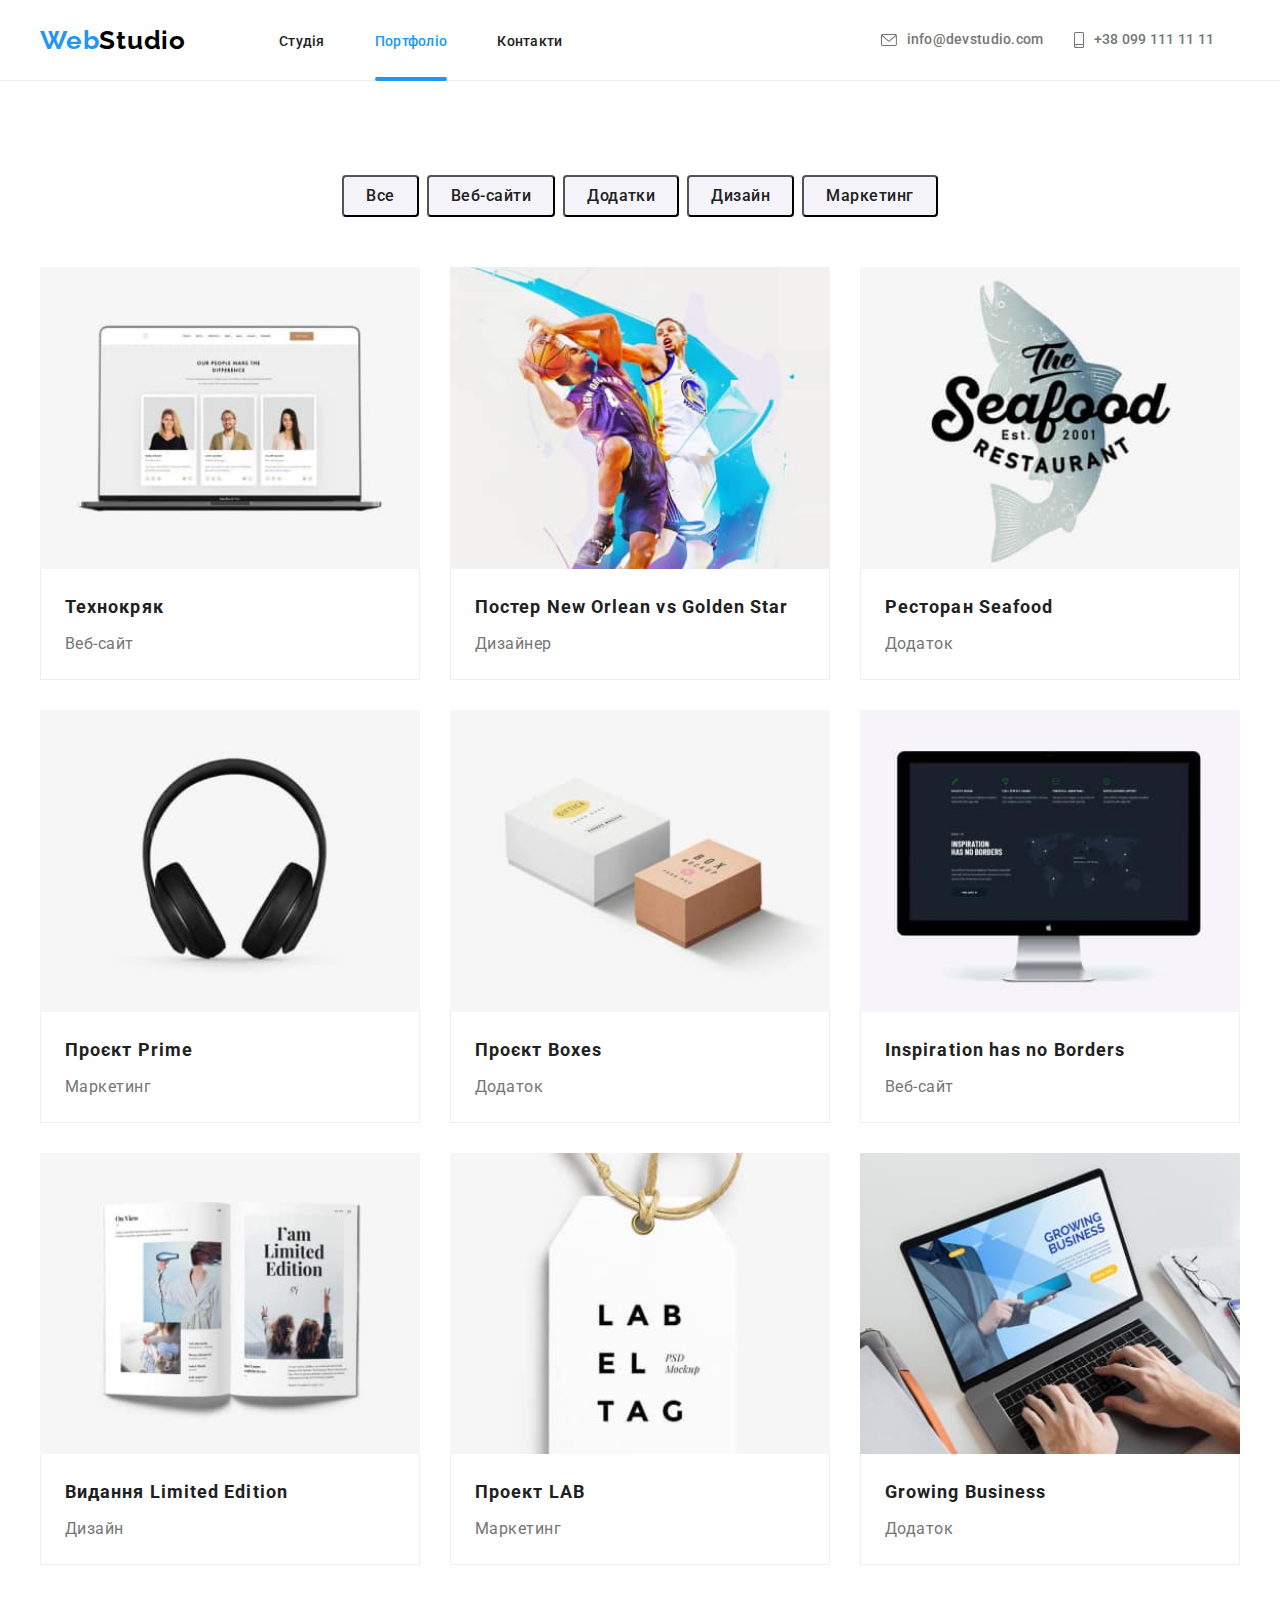
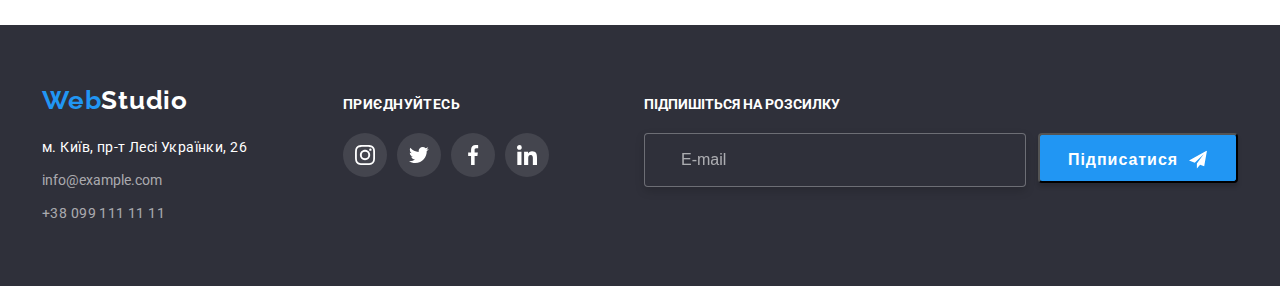
==== commit 9b3dec98: "hw-8" ====
--- a/portfolio.html
+++ b/portfolio.html
@@ -18,7 +18,6 @@
       crossorigin="anonymous"
       referrerpolicy="no-referrer"
     />
-    <link rel="stylesheet" href="./css/styles.css" />
     <link rel="stylesheet" href="./css/main.min.css" />
   </head>
   <body>
@@ -56,10 +55,11 @@
             >
           </li>
         </ul>
-        <a href="" class="header-burger" data-menu-open>
+
+        <button type="button" class="header-burger" data-menu-open>
           <svg class="header-burger__icon" width="40px" height="40px">
-            <use href="./images/icons.svg#icon-menu_40px"></use></svg
-        ></a>
+            <use href="./images/icons.svg#icon-menu_40px"></use></svg>
+        </button>
 
         <div class="mobile-menu is-hidden" data-menu>
           <div class="mobile-menu-container">
@@ -69,43 +69,47 @@
               </svg>
             </button>
 
-            <ul class="mobile-menu__list-nav">
-              <li class="mobile-menu__item-nav marg-x">
-                <a href="./index.html" class="mobile-menu__link-nav-blue">Студія</a>
-              </li>
-              <li class="mobile-menu__item-nav marg-y">
-                <a href="./portfolio.html" class="mobile-menu__link-nav">Портфоліо</a>
-              </li>
-              <li class="mobile-menu__item-nav">
-                <a href="" class="mobile-menu__link-nav">Контакти</a>
-              </li>
-            </ul>
+            <nav class="mobile-menu__nav">
+              <ul class="mobile-menu__list-nav">
+                <li class="mobile-menu__item-nav marg-x">
+                  <a href="./index.html" class="mobile-menu__link-nav-blue">Студія</a>
+                </li>
+                <li class="mobile-menu__item-nav marg-y">
+                  <a href="./portfolio.html" class="mobile-menu__link-nav">Портфоліо</a>
+                </li>
+                <li class="mobile-menu__item-nav">
+                  <a href="" class="mobile-menu__link-nav">Контакти</a>
+                </li>
+              </ul>
 
-            <ul class="mobile-menu__list-connect">
-              <li class="mobile-menu__item-connect">
-                <a href="+380961111111" class="mobile-menu__link-connect-blue">+38 096 111 11 11</a>
-              </li>
-              <li class="mobile-menu__item-connect">
-                <a href="info@devstudio.com" class="mobile-menu__link-connect"
-                  >info@devstudio.com</a
-                >
-              </li>
-            </ul>
-            <ul class="mobile-menu__list-soc">
-              <li class="mobile-menu__item-soc">
-                <a href="" class="mobile-menu__link-soc">Instagram</a>
-              </li>
-              <li class="mobile-menu__item-soc">
-                <a href="" class="mobile-menu__link-soc">Twitter</a>
-              </li>
+              <ul class="mobile-menu__list-connect">
+                <li class="mobile-menu__item-connect">
+                  <a href="+380961111111" class="mobile-menu__link-connect-blue"
+                    >+38 096 111 11 11</a
+                  >
+                </li>
+                <li class="mobile-menu__item-connect">
+                  <a href="info@devstudio.com" class="mobile-menu__link-connect"
+                    >info@devstudio.com</a
+                  >
+                </li>
+              </ul>
+              <ul class="mobile-menu__list-soc">
+                <li class="mobile-menu__item-soc">
+                  <a href="" class="mobile-menu__link-soc">Instagram</a>
+                </li>
+                <li class="mobile-menu__item-soc">
+                  <a href="" class="mobile-menu__link-soc">Twitter</a>
+                </li>
 
-              <li class="mobile-menu__item-soc">
-                <a href="" class="mobile-menu__link-soc">Facebook</a>
-              </li>
-              <li class="mobile-menu__item-soc">
-                <a href="" class="mobile-menu__link-soc-end">LinkedIn</a>
-              </li>
-            </ul>
+                <li class="mobile-menu__item-soc">
+                  <a href="" class="mobile-menu__link-soc">Facebook</a>
+                </li>
+                <li class="mobile-menu__item-soc">
+                  <a href="" class="mobile-menu__link-soc-end">LinkedIn</a>
+                </li>
+              </ul>
+            </nav>
           </div>
         </div>
       </div>
@@ -135,7 +139,15 @@
             <li class="projects-list__item">
               <a href="#" class="projects-list__link link">
                 <div class="projects-list__top">
-                  <img src="./images/technokryak.jpg" alt="сторінка сайту Технокряк" width="370" />
+                  <picture>
+                    <source srcset=" ./images/technokryak-desk-1x.jpg" 1x,
+                    ./images/technokryak-desk-2x.jpg 2x" media="(min-width:1200px)" /> <source
+                    srcset=" ./images/technokryak-tab-1x.jpg" 1x,
+                    ./images/technokryak-tab-2x.jpg 2x" media="(min-width:768px)" /> <source
+                    srcset=" ./images/technokryak-mob-1x.jpg" 1x,
+                    ./images/technokryak-mob-2x.jpg 2x" media="(min-width:480px)" />
+                    <img src="./images/technokryak.jpg" alt="сторінка сайту Технокряк" width="370" />
+                  </picture>
                   <p class="projects-list__top-text">
                     Ресурс пропонує комплексні пропозиції з різним рівнем функціоналу та сервісів.
                     Все це дозволить відвідувачу отримати вичерпні відомості про компанію чи
@@ -151,12 +163,20 @@
             <li class="projects-list__item">
               <a href="#" class="projects-list__link link">
                 <div class="projects-list__top">
-                  <img
+                  <picture>
+                    <source srcset=" ./images/neworlean-desk-1x.jpg" 1x,
+                    ./images/neworlean-desk-2x.jpg 2x" media="(min-width:1200px)" /> <source
+                    srcset=" ./images/neworlean-tab-1x.jpg" 1x,
+                    ./images/neworlean-tab-2x.jpg 2x" media="(min-width:768px)" /> <source
+                    srcset=" ./images/neworlean-mob-1x.jpg" 1x,
+                    ./images/neworlean-mob-2x.jpg 2x" media="(min-width:480px)" />
+                    <img
                     src="./images/neworlean.jpg"
                     alt="Постер фрагмента гри у баскетбол New Orlean vs
               Golden Star"
                     width="370"
                   />
+                  </picture>
                   <p class="projects-list__top-text">
                     Ресурс пропонує комплексні пропозиції з різним рівнем функціоналу та сервісів.
                     Все це дозволить відвідувачу отримати вичерпні відомості про компанію чи
@@ -172,7 +192,15 @@
             <li class="projects-list__item">
               <a href="#" class="projects-list__link link">
                 <div class="projects-list__top">
-                  <img src="./images/siafud.jpg" alt="Ресторан Seafood логотип" width="370" />
+                  <picture>
+                    <source srcset=" ./images/siafud-desk-1x.jpg" 1x,
+                    ./images/siafud-desk-2x.jpg 2x" media="(min-width:1200px)" /> <source
+                    srcset=" ./images/siafud-tab-1x.jpg" 1x,
+                    ./images/siafud-tab-2x.jpg 2x" media="(min-width:768px)" /> <source
+                    srcset=" ./images/siafud-mob-1x.jpg" 1x,
+                    ./images/siafud-mob-2x.jpg 2x" media="(min-width:480px)" />
+                    <img src="./images/siafud.jpg" alt="Ресторан Seafood логотип" width="370" />
+                  </picture>
                   <p class="projects-list__top-text">
                     Ресурс пропонує комплексні пропозиції з різним рівнем функціоналу та сервісів.
                     Все це дозволить відвідувачу отримати вичерпні відомості про компанію чи
@@ -188,11 +216,19 @@
             <li class="projects-list__item">
               <a href="#" class="projects-list__link link">
                 <div class="projects-list__top">
-                  <img
+                  <picture>
+                    <source srcset=" ./images/prime-desk-1x.jpg" 1x,
+                    ./images/prime-desk-2x.jpg 2x" media="(min-width:1200px)" /> <source
+                    srcset=" ./images/prime-tab-1x.jpg" 1x,
+                    ./images/prime-tab-2x.jpg 2x" media="(min-width:768px)" /> <source
+                    srcset=" ./images/prime-mob-1x.jpg" 1x,
+                    ./images/prime-mob-2x.jpg 2x" media="(min-width:480px)" />
+                    <img
                     src="./images/prime.jpg"
                     alt="Проєкт Prime зображення навушників"
                     width="370"
                   />
+                  </picture>
                   <p class="projects-list__top-text">
                     Ресурс пропонує комплексні пропозиції з різним рівнем функціоналу та сервісів.
                     Все це дозволить відвідувачу отримати вичерпні відомості про компанію чи
@@ -208,11 +244,19 @@
             <li class="projects-list__item">
               <a href="#" class="projects-list__link link">
                 <div class="projects-list__top">
-                  <img
+                  <picture>
+                    <source srcset=" ./images/boxes-desk-1x.jpg" 1x,
+                    ./images/boxes-desk-2x.jpg 2x" media="(min-width:1200px)" /> <source
+                    srcset=" ./images/boxes-tab-1x.jpg" 1x,
+                    ./images/boxes-tab-2x.jpg 2x" media="(min-width:768px)" /> <source
+                    srcset=" ./images/boxes-mob-1x.jpg" 1x,
+                    ./images/boxes-mob-2x.jpg 2x" media="(min-width:480px)" />
+                    <img
                     src="./images/boxes.jpg"
                     alt="Проєкт Boxes зображення двох коробок"
                     width="370"
                   />
+                  </picture>
                   <p class="projects-list__top-text">
                     Ресурс пропонує комплексні пропозиції з різним рівнем функціоналу та сервісів.
                     Все це дозволить відвідувачу отримати вичерпні відомості про компанію чи
@@ -228,7 +272,15 @@
             <li class="projects-list__item">
               <a href="#" class="projects-list__link link">
                 <div class="projects-list__top">
-                  <img src="./images/noborders.jpg" alt="монітор з контентом" width="370" />
+                  <picture>
+                    <source srcset=" ./images/noborders-desk-1x.jpg" 1x,
+                    ./images/noborders-desk-2x.jpg 2x" media="(min-width:1200px)" /> <source
+                    srcset=" ./images/noborders-tab-1x.jpg" 1x,
+                    ./images/noborders-tab-2x.jpg 2x" media="(min-width:768px)" /> <source
+                    srcset=" ./images/noborders-mob-1x.jpg" 1x,
+                    ./images/noborders-mob-2x.jpg 2x" media="(min-width:480px)" />
+                    <img src="./images/noborders.jpg" alt="монітор з контентом" width="370" />
+                  </picture>
                   <p class="projects-list__top-text">
                     Ресурс пропонує комплексні пропозиції з різним рівнем функціоналу та сервісів.
                     Все це дозволить відвідувачу отримати вичерпні відомості про компанію чи
@@ -244,11 +296,19 @@
             <li class="projects-list__item">
               <a href="#" class="projects-list__link link">
                 <div class="projects-list__top">
-                  <img
+                  <picture>
+                    <source srcset=" ./images/limitededition-desk-1x.jpg" 1x,
+                    ./images/limitededition-desk-2x.jpg 2x" media="(min-width:1200px)" /> <source
+                    srcset=" ./images/limitededition-tab-1x.jpg" 1x,
+                    ./images/limitededition-tab-2x.jpg 2x" media="(min-width:768px)" /> <source
+                    srcset=" ./images/limitededition-mob-1x.jpg" 1x,
+                    ./images/limitededition-mob-2x.jpg 2x" media="(min-width:480px)" />
+                    <img
                     src="./images/limitededition.jpg"
                     alt="розгорнута книга із заголовком Limited Edition"
                     width="370"
                   />
+                  </picture>
                   <p class="projects-list__top-text">
                     Ресурс пропонує комплексні пропозиції з різним рівнем функціоналу та сервісів.
                     Все це дозволить відвідувачу отримати вичерпні відомості про компанію чи
@@ -264,11 +324,19 @@
             <li class="projects-list__item">
               <a href="#" class="projects-list__link link">
                 <div class="projects-list__top">
-                  <img
+                  <picture>
+                    <source srcset=" ./images/lab-desk-1x.jpg" 1x,
+                    ./images/lab-desk-2x.jpg 2x" media="(min-width:1200px)" /> <source
+                    srcset=" ./images/lab-tab-1x.jpg" 1x,
+                    ./images/lab-tab-2x.jpg 2x" media="(min-width:768px)" /> <source
+                    srcset=" ./images/lab-mob-1x.jpg" 1x,
+                    ./images/lab-mob-2x.jpg 2x" media="(min-width:480px)" />
+                    <img
                     src="./images/lab.jpg"
                     alt="зображення товарного ярлика з лого"
                     width="370"
                   />
+                  </picture>
                   <p class="projects-list__top-text">
                     Ресурс пропонує комплексні пропозиції з різним рівнем функціоналу та сервісів.
                     Все це дозволить відвідувачу отримати вичерпні відомості про компанію чи
@@ -284,11 +352,19 @@
             <li class="projects-list__item">
               <a href="#" class="projects-list__link link">
                 <div class="projects-list__top">
-                  <img
+                  <picture>
+                    <source srcset=" ./images/growingbusines-desk-1x.jpg" 1x,
+                    ./images/growingbusines-desk-2x.jpg 2x" media="(min-width:1200px)" /> <source
+                    srcset=" ./images/growingbusines-tab-1x.jpg" 1x,
+                    ./images/growingbusines-tab-2x.jpg 2x" media="(min-width:768px)" /> <source
+                    srcset=" ./images/growingbusines-mob-1x.jpg" 1x,
+                    ./images/growingbusines-mob-2x.jpg 2x" media="(min-width:480px)" />
+                    <img
                     src="./images/growingbusiness.jpg"
                     alt="користувач, що працює з ноутбуком"
                     width="370"
                   />
+                  </picture>
                   <p class="projects-list__top-text">
                     Ресурс пропонує комплексні пропозиції з різним рівнем функціоналу та сервісів.
                     Все це дозволить відвідувачу отримати вичерпні відомості про компанію чи
--- a/css/main.min.css
+++ b/css/main.min.css
@@ -1 +1 @@
-html{box-sizing:border-box}p,h1,h2,h3,h4,h5,h6{margin:0}ul{margin:0;padding-left:0;list-style:none}button,textarea,input{cursor:pointer}address{font-style:normal}body{margin:0;font-family:"Roboto",sans-serif;color:var(--color-h)}img{display:block;width:100%;max-width:100%;height:auto}a{text-decoration:none}.link{text-decoration:none}.centered{text-align:center}:root{--color-text: #757575;--color-h: #212121;--white-color-text: #FFFFFF;--accent: #2196F3;--logo-color: #000000;--darc-bgc: #2F303A;--second-bgc: #F5F5F5;--third-bgc-color: #F5F4FA;--icon-color: #AFB1B8;--modal-color:rgba(117, 117, 117, 0.5);--bord-color: rgba(33, 33, 33, 0.2);--placehold-color: rgba(255, 255, 255, 0.6);--black-back: rgba(0, 0, 0, 0.2);--regular-size: 12px;--king-size: 16px;--low-size: 14px;--title-size: 36px;--modal-size: 20px;--head-size: 26px;--weight-one: 700;--weight-two: 400;--weight-three: 500}.visually-hidden{position:absolute !important;clip:rect(1px 1px 1px 1px);clip:rect(1px, 1px, 1px, 1px);padding:0 !important;border:0 !important;height:1px !important;width:1px !important;overflow:hidden}.page-header{background-color:var(--white-color-text);border-bottom:1px solid #ececec}.header-container{display:flex}.list-adress{display:none;align-items:center;padding-right:0}.list-adress .list-adress__item:not(:last-child){margin-right:30px}@media screen and (min-width: 768px){.list-adress{display:block}.list-adress .list-adress__item:not(:last-child){margin-right:0px}}@media screen and (min-width: 1200px){.list-adress{display:flex}.list-adress .list-adress__item:not(:last-child){margin-right:30px}}.navigation{display:flex;align-items:center}.header-list{display:none;align-items:center;padding-right:318px}.header-list .header-list__item:not(:last-child){margin-right:50px}@media screen and (min-width: 768px){.header-list{display:flex;padding-right:80px}}@media screen and (min-width: 1200px){.header-list{padding-right:318px}}.header-list__link,.header-list__link-blue{padding-top:32px;padding-bottom:32px;transition-property:color;transition-duration:250ms;transition-timing-function:cubic-bezier(0.4, 0, 0.2, 1)}.header-list__link-blue{position:relative}.header-list__link-blue::after{content:" ";position:absolute;display:block;width:100%;height:4px;background:var(--accent);border-radius:2px;top:76px;left:0;background-size:contain;transform:translateY()}.list-adress .list-adress__item,.header-list .header-list__item{display:block}.header-list__item{list-style:none}.header-list .header-list__item,.list-adress .header-list__item{text-align:center}.studio{margin-left:0}.logo,.logo-white,.logo__logo-bleck{margin-right:0;padding-right:0}.logo{display:block;font-family:"Raleway";font-weight:var(--weight-one);font-size:24px;line-height:1.16;letter-spacing:.03em;color:var(--accent);padding-top:16px;padding-bottom:16px;margin-right:0;text-decoration:none}.logo:hover,.logo:focus{color:var(--accent)}@media screen and (min-width: 1200px){.logo{font-size:var(--head-size);line-height:1.19}}.logo__logo-bleck{color:var(--logo-color);font-family:Raleway;font-size:var(--head-size);line-height:1.19;letter-spacing:.03em;margin-right:0;transition-property:color;transition-duration:250ms;transition-timing-function:cubic-bezier(0.4, 0, 0.2, 1)}.logo__logo-bleck:hover,.logo__logo-bleck:focus{color:var(--accent)}.logo-white{color:var(--white-color-text);font-family:Raleway;font-size:var(--head-size);line-height:1.19;letter-spacing:.03em;transition-property:color;transition-duration:250ms;transition-timing-function:cubic-bezier(0.4, 0, 0.2, 1)}.logo-white:hover,.logo-white:focus{color:var(--accent)}.logo-top{margin-right:276px}@media screen and (min-width: 768px){.logo-top{margin-right:88px}}@media screen and (min-width: 1200px){.logo-top{margin-right:93px}}.header-list__link{font-weight:var(--weight-three);font-size:var(--low-size);line-height:1.14;letter-spacing:.02em;color:var(--color-h)}.header-list__link:hover,.header-list__link:focus{color:var(--accent)}.header-list__link-blue{font-weight:var(--weight-three);font-size:var(--low-size);line-height:1.14;letter-spacing:.02em;color:var(--accent)}.header-list__link-blue:hover,.header-list__link-blue:focus{color:var(--accent)}.list-adress__link-mail{display:flex;font-weight:var(--weight-three);font-size:var(--low-size);line-height:1.14;letter-spacing:.02em;color:var(--color-text);margin-left:0;align-items:center;justify-content:center;padding-top:21px;margin-bottom:10px;transition-property:color;transition-duration:250ms;transition-timing-function:cubic-bezier(0.4, 0, 0.2, 1)}.list-adress__link-mail:hover,.list-adress__link-mail:focus{color:var(--accent)}@media screen and (min-width: 1200px){.list-adress__link-mail{padding-top:32px;padding-bottom:32px;margin-bottom:0}}.list-adress__link-phone{display:flex;font-weight:var(--weight-three);font-size:var(--low-size);line-height:1.14;letter-spacing:.02em;color:var(--color-text);align-items:center;justify-content:left;padding-bottom:21px;transition-property:color;transition-duration:250ms;transition-timing-function:cubic-bezier(0.4, 0, 0.2, 1)}.list-adress__link-phone:hover,.list-adress__link-phone:focus{color:var(--accent)}@media screen and (min-width: 1200px){.list-adress__link-phone{padding-top:32px;padding-bottom:32px;justify-content:center}}.header-mail{font-weight:var(--weight-three);font-size:var(--low-size);line-height:1.14;letter-spacing:.02em;color:var(--color-text)}.list-adress__icon{margin-right:10px;fill:currentColor}.header-burger{padding-top:10px;padding-bottom:10px}@media screen and (min-width: 768px){.header-burger{display:none}}.hero{display:block;background-color:#303030;background-image:linear-gradient(rgba(47, 48, 58, 0.4), rgba(47, 48, 58, 0.4)),url(../images/hero-mobile.jpg);background-repeat:no-repeat;background-position:center;text-align:center;padding-top:118px;padding-bottom:118px;height:400px;max-width:480px;background-size:cover;margin-left:auto;margin-right:auto;position:relative}@media(min-device-pixel-ratio: 2),(-webkit-min-device-pixel-ratio: 2),(min-resolution: 192dpi),(min-resolution: 2dppx){.hero{background-image:linear-gradient(rgba(47, 48, 58, 0.4), rgba(47, 48, 58, 0.4)),url(../images/Header2xmobile.jpg)}}@media screen and (min-width: 768px){.hero{height:400px;max-width:768px;background-image:linear-gradient(rgba(47, 48, 58, 0.4), rgba(47, 48, 58, 0.4)),url(../images/hero-tablet.jpg)}}@media screen and (min-width: 768px)and (min-device-pixel-ratio: 2),screen and (min-width: 768px)and (-webkit-min-device-pixel-ratio: 2),screen and (min-width: 768px)and (min-resolution: 192dpi),screen and (min-width: 768px)and (min-resolution: 2dppx){.hero{background-image:linear-gradient(rgba(47, 48, 58, 0.4), rgba(47, 48, 58, 0.4)),url(../images/Header2xtablet.jpg)}}@media screen and (min-width: 1200px){.hero{padding-top:200px;padding-bottom:200px;height:600px;max-width:1600px;background-image:linear-gradient(rgba(47, 48, 58, 0.4), rgba(47, 48, 58, 0.4)),url(../images/hero4.jpg)}}@media screen and (min-width: 1200px)and (min-device-pixel-ratio: 2),screen and (min-width: 1200px)and (-webkit-min-device-pixel-ratio: 2),screen and (min-width: 1200px)and (min-resolution: 192dpi),screen and (min-width: 1200px)and (min-resolution: 2dppx){.hero{background-image:linear-gradient(rgba(47, 48, 58, 0.4), rgba(47, 48, 58, 0.4)),url(../images/Header2xdesktop.jpg)}}.hero-title{font-weight:900;font-size:26px;line-height:1.61;text-align:center;letter-spacing:.06em;display:block;color:var(--white-color-text);margin-left:auto;margin-right:auto;margin-bottom:30px;justify-content:center;width:360px}@media screen and (min-width: 1200px){.hero-title{font-size:44px;line-height:1.36;width:696px}}.advances{padding-bottom:60px;padding-top:60px;display:flex}@media screen and (min-width: 1200px){.advances{padding-top:93px;padding-bottom:93px}}.advances-item{width:100%}@media screen and (min-width: 768px){.advances-item{width:calc((100% - 30px)/2)}}@media screen and (min-width: 1200px){.advances-item{width:calc((100% - 90px)/4)}}.advances-title{font-weight:700;font-size:var(--low-size);line-height:1.14;letter-spacing:.03em;text-transform:uppercase;color:var(--color-h);margin-bottom:10px;margin-top:0}.advances-text{font-size:var(--low-size);line-height:1.71;letter-spacing:.03em;color:var(--color-text);max-width:270px}.advances-list{display:flex;flex-wrap:wrap;gap:30px;justify-content:center;margin:0;padding-left:0}.advances-box{height:120px;background-color:var(--third-bgc-color);margin-bottom:30px;justify-content:center;align-items:center;display:flex;border-radius:4px}.about{padding-bottom:94px;display:flex;font-size:var(--title-size)}@media screen and (max-width: 1199px){.about{display:none}}.about-title{font-weight:700;font-size:var(--title-size);line-height:1.16;letter-spacing:.03em;color:var(--color-h);margin-bottom:50px;text-align:center}.about-list{list-style:none;display:flex;gap:30px}.about-item{display:flex;position:relative}.about-box{position:absolute;display:inline-block;width:370px;height:70px;background:rgba(47,48,58,.8);bottom:0}.about-title-next{position:absolute;display:inline-block;font-weight:700;font-size:var(--low-size);line-height:1,14;letter-spacing:.03em;text-transform:uppercase;color:var(--white-color-text);top:50%;left:50%;transform:translate(-50%, -50%)}.team{padding-top:60px;padding-bottom:60px;display:flex;background-color:var(--third-bgc-color)}@media screen and (min-width: 1200px){.team{padding-top:94px;padding-bottom:94px}}.team-list{display:flex;flex-wrap:wrap;gap:30px}.team-item{list-style:none;display:block;box-shadow:0px 1px 3px rgba(0,0,0,.12),0px 1px 1px rgba(0,0,0,.14),0px 2px 1px rgba(0,0,0,.2);border-radius:0px 0px 4px 4px;background-color:var(--white-color-text);width:100%}@media screen and (min-width: 768px){.team-item{width:calc((100% - 30px)/2)}}@media screen and (min-width: 1200px){.team-item{width:calc((100% - 90px)/4)}}.team-title-all{font-weight:var(--weight-one);font-size:28px;line-height:1.17;text-align:center;letter-spacing:.03em;margin-bottom:30px;color:var(--color-h)}@media screen and (min-width: 1200px){.team-title-all{font-size:var(--title-size);line-height:1.16;margin-bottom:50px}}.team-title{font-weight:var(--weight-three);font-size:var(--king-size);line-height:1.18;letter-spacing:.03em;color:var(--color-h);margin-bottom:10px}.team-text{font-size:var(--king-size);line-height:1.18;letter-spacing:.03em;color:var(--color-text);margin-bottom:16px}.team-box{padding-top:30px;padding-bottom:30px}.team-link-soc{height:44px;width:44px;border-radius:50%;display:flex;align-items:center;justify-content:center;transition-property:background-color,color,box-shadow,fill;transition-duration:250ms;transition-timing-function:cubic-bezier(0.4, 0, 0.2, 1)}.team-link-soc:hover,.team-link-soc:focus{background-color:var(--accent);border-radius:50%;box-shadow:0px 4px 4px 0px rgba(0,0,0,.2509803922)}.team-soc{display:flex;justify-content:center;gap:10px}.team-soc-icon{fill:var(--icon-color);transition-property:background-color,color,box-shadow,fill;transition-duration:250ms;transition-timing-function:cubic-bezier(0.4, 0, 0.2, 1)}.team-link-soc:hover .team-soc-icon,.team-link-soc:focus .team-soc-icon{fill:var(--white-color-text)}.clients{padding-top:60px;padding-bottom:60px}@media screen and (min-width: 1200px){.clients{padding-top:94px;padding-bottom:94px}}.client-title-all{font-weight:var(--weight-one);font-size:28px;line-height:1.17;text-align:center;letter-spacing:.03em;color:var(--color-h);margin-bottom:30px}@media screen and (min-width: 1200px){.client-title-all{font-size:var(--title-size);line-height:1.16;margin-bottom:50px}}.client-list{display:flex;gap:30px;flex-wrap:wrap;justify-content:center;max-width:1170px;margin:0;padding-left:0}.client-item{width:100%}@media screen and (min-width: 480px){.client-item{width:calc((100% - 30px)/2)}}@media screen and (min-width: 768px){.client-item{width:calc((100% - 60px)/3)}}@media screen and (min-width: 1200px){.client-item{width:calc((100% - 150px)/6)}}.client-link{width:170px;height:92px;border:1px solid var(--icon-color);justify-content:center;align-items:center;border-radius:4px;display:flex;transition-property:border,fill;transition-duration:250ms;transition-timing-function:cubic-bezier(0.4, 0, 0.2, 1)}.client-link:hover,.client-link:focus{border:1px solid var(--accent)}.client-icon{fill:var(--icon-color);transition-property:border,fill;transition-duration:250ms;transition-timing-function:cubic-bezier(0.4, 0, 0.2, 1)}.client-link:hover .client-icon,.client-link:focus .client-icon{fill:var(--accent)}.but-projects{padding:60px 0}@media screen and (min-width: 1200px){.but-projects{padding-top:94px}}.but-projects__list{list-style:none;margin-bottom:40px;align-items:flex-start;display:flex;justify-content:flex-start;gap:8px;flex-wrap:wrap}@media screen and (min-width: 768px){.but-projects__list{margin-bottom:30px;justify-content:center}}@media screen and (min-width: 1200px){.but-projects__list{margin-bottom:50px;justify-content:center}}.menu.center{justify-content:center}.but-projects__item{background-color:var(--second-bgc);display:inline-block}.projects-list__top{position:relative;overflow:hidden;display:block;-o-object-fit:fill;object-fit:fill}.projects-list__top-text{position:absolute;width:370px;height:294px;left:0;top:0;font-weight:var(--weight-two);font-size:18px;line-height:1.55;letter-spacing:.03em;color:var(--white-color-text);background:rgba(33,150,243,.9);padding:63px 24px;transform:translateY(100%);transition-property:transform;transition-duration:250ms;transition-timing-function:cubic-bezier(0.4, 0, 0.2, 1)}.projects-list__item:hover .projects-list__top-text{transform:translateY(0)}.projects-list__item:hover .projects-list__top-text{transform:translateY(0)}.projects-list__title{font-family:"Roboto";font-weight:var(--weight-one);font-size:18px;line-height:2;letter-spacing:.06em;color:var(--color-h);margin-bottom:4px}.projects-list__text{font-family:"Roboto";font-style:normal;font-size:16px;line-height:1.87;letter-spacing:.03em;color:var(--color-text)}.projects-list{list-style:none;display:flex;flex-wrap:wrap;gap:30px;justify-content:center}.projects-list__link{display:block}.projects-list__item{display:block;transition-property:box-shadow;transition-duration:250ms;transition-timing-function:cubic-bezier(0.4, 0, 0.2, 1)}.projects-list__item:hover,.projects-list__item:focus{box-shadow:0px 1px 1px rgba(0,0,0,.12),0px 4px 4px rgba(0,0,0,.06),1px 4px 6px rgba(0,0,0,.16)}@media screen and (min-width: 768px){.projects-list__item{width:calc((100% - 30px)/2)}}@media screen and (min-width: 1200px){.projects-list__item{width:calc((100% - 60px)/3)}}.projects-list__borders{display:block;border-bottom:1px solid #eee;border-left:1px solid #eee;border-right:1px solid #eee;padding-top:20px;padding-bottom:20px;padding-left:24px}.footer{background-color:var(--darc-bgc);padding-top:60px;padding-bottom:60px}.footer-conteiner{display:block}@media screen and (min-width: 768px){.footer-conteiner{display:flex;flex-wrap:wrap}}.footer-logo-address{width:231px;margin-bottom:60px;text-align:center;margin-left:auto;margin-right:auto}@media screen and (min-width: 1200px){.footer-logo-address{margin-bottom:0;margin-right:70px;text-align:left}}.logfut{font-size:24px;line-height:1.16;margin-bottom:20px}@media screen and (min-width: 1200px){.logfut{font-size:26px;line-height:1.19;padding-bottom:0}}.footer-adress{font-style:normal}.footer-item{display:block}.footer-list .footer-item:not(:last-child){padding-bottom:9px}.link-phone{padding-bottom:0}.footer-link-adress{font-weight:var(--weight-two);font-size:var(--low-size);line-height:1.71;letter-spacing:.03em;color:var(--white-color-text);transition-property:color;transition-duration:250ms;transition-timing-function:cubic-bezier(0.4, 0, 0.2, 1)}.footer-link-adress:hover,.footer-link-adress:focus{color:var(--accent)}.footer-link-mail{font-family:"Roboto";font-weight:var(--weight-two);font-size:var(--low-size);line-height:1.71;color:var(--placehold-color);transition-property:color;transition-duration:250ms;transition-timing-function:cubic-bezier(0.4, 0, 0.2, 1)}.footer-link-mail:hover,.footer-link-mail:focus{color:var(--accent)}.footer-link-phone{font-family:"Roboto";font-weight:var(--weight-two);font-size:var(--low-size);line-height:1.71;letter-spacing:.03em;color:var(--placehold-color);transition-property:color;transition-duration:250ms;transition-timing-function:cubic-bezier(0.4, 0, 0.2, 1)}.footer-link-phone:hover,.footer-link-phone:focus{color:var(--accent)}.logo-address{margin-right:70px}.footer-soc-list{display:flex;gap:10px}.footer-link-soc{height:44px;width:44px;border-radius:50%;display:flex;background-color:rgba(255,255,255,.1);align-items:center;justify-content:center;transition-property:background-color,box-shadow;transition-duration:250ms;transition-timing-function:cubic-bezier(0.4, 0, 0.2, 1)}.footer-link-soc:hover,.footer-link-soc:focus{background-color:var(--accent);box-shadow:0px 4px 4px 0px rgba(0,0,0,.2509803922)}.footer-soc-text{font-weight:var(--weight-one);font-size:var(--low-size);line-height:1.14;letter-spacing:.03em;text-transform:uppercase;color:var(--white-color-text);margin-bottom:20px}.footer-soc-icon{fill:var(--white-color-text);transition-property:fill;transition-duration:250ms;transition-timing-function:cubic-bezier(0.4, 0, 0.2, 1)}.footer-link-soc:hover .footer-soc-icon,.footer-link-soc:focus .footer-soc-icon{fill:var(--white-color-text)}.footer-join{margin-bottom:60px;text-align:center;width:206px;margin-left:auto;margin-right:auto}@media screen and (min-width: 1200px){.footer-join{text-align:left;margin-left:0;margin-right:93px;margin-top:12px;margin-bottom:0px}}.logo-address{margin-right:70px}.container{width:100%;padding-left:15px;padding-right:15px;margin-left:auto;margin-right:auto}@media screen and (min-width: 480px){.container{width:480px}}@media screen and (min-width: 768px){.container{width:768px}}@media screen and (min-width: 1200px){.container{width:1200px}}.mobile-menu{position:fixed;top:0;left:0;background-color:#fff;width:100vw;height:100wh;z-index:1}.mobile-menu>.mobile-menu-container{display:flex;justify-content:space-between;flex-direction:column;height:100%}@media screen and (min-width: 768px){.mobile-menu{display:none}}.mobile-menu-container{position:relative;width:480px;padding-left:40px;padding-right:15px;padding-top:10px;padding-bottom:48px}.mobile-menu__button{display:block;position:absolute;top:10px;right:10px;width:30px;height:30px;background:var(--white-color-text);border:1px solid #fff;border-radius:50%}.mobile-menu__close-icon{position:absolute;fill:var(--logo-color);top:50%;left:50%;transform:translate(-50%, -50%);transition-property:fill;transition-duration:250ms;transition-timing-function:cubic-bezier(0.4, 0, 0.2, 1)}.mobile-menu__close-icon:hover,.mobile-menu__close-icon:focus{fill:var(--accent)}.mobile-menu__list-nav{margin-top:38px;margin-bottom:302px}.mobile-menu__link-nav{font-weight:500;font-size:40px;line-height:1.17;letter-spacing:.02em;color:#212121}.mobile-menu__link-nav-blue{font-weight:500;font-size:40px;line-height:1.17;letter-spacing:.02em;color:#2196f3}.mobile-menu__list-connect{margin-bottom:64px}.mobile-menu__item-connect:not(:last-child){margin-bottom:32px}.mobile-menu__link-connect-blue{font-weight:500;font-size:34px;line-height:40px;letter-spacing:.02em;color:#2196f3}.mobile-menu__link-connect{font-weight:500;font-size:24px;line-height:1.16;letter-spacing:.02em;color:#757575}.mobile-menu__list-soc{display:flex;margin-bottom:48px}.mobile-menu__list-soc .mobile-menu__item-soc:not(:last-child){margin-right:20px}.mobile-menu__link-soc{position:relative;font-weight:500;font-size:18px;line-height:1.22;letter-spacing:.02em;color:#2196f3}.mobile-menu__link-soc::after{content:" ";position:absolute;display:block;top:10px;left:calc(100% + 0px);background-size:contain;width:22px;height:1px;border:1px solid rgba(33,33,33,.2);transform:rotate(90deg)}.mobile-menu__link-soc-end{font-weight:500;font-size:18px;line-height:1.22;letter-spacing:.02em;color:#2196f3}.marg-x{margin-bottom:35.71px}.marg-y{margin-bottom:32px}.footer-post{display:block;text-align:center;margin-left:auto;margin-right:auto}@media screen and (min-width: 1200px){.footer-post{margin-top:12px}}.footer-form{display:block}@media screen and (min-width: 1200px){.footer-form{display:flex}}.footer-wrap{position:relative;width:200px;margin:0 auto}.footer-btn{width:200px;height:50px;background:var(--accent);box-shadow:0px 4px 4px rgba(0,0,0,.15);border-radius:4px;padding:10px 28px;font-weight:700;font-size:var(--king-size);line-height:1.87;align-items:center;text-align:justify;color:var(--white-color-text);letter-spacing:.06em;transition-property:color,background,fill;transition-duration:250ms;transition-timing-function:cubic-bezier(0.4, 0, 0.2, 1)}.footer-btn:hover,.footer-btn:focus{background-color:var(--white-color-text);color:var(--accent)}.fut-input-icon{position:absolute;top:50%;right:28px;transform:translateY(-40%);fill:var(--white-color-text)}.footer-btn:hover .fut-input-icon,.footer-btn:focus .fut-input-icon{fill:var(--accent)}.footer-text-form{font-weight:700;font-size:var(--low-size);line-height:1.14;color:var(--white-color-text);margin-bottom:20px}@media screen and (min-width: 1200px){.footer-text-form{text-align:left}}.footer-input{background:var(--darc-bgc);border:1px solid rgba(255,255,255,.3);filter:drop-shadow(0px 4px 4px rgba(0, 0, 0, 0.15));border-radius:4px;width:450px;height:50px;font-weight:700;font-size:var(--king-size);line-height:1.87;color:var(--white-color-text);padding-left:20px;margin-bottom:20px}@media screen and (min-width: 1200px){.footer-input{margin-bottom:0px;width:358px;margin-right:12px}}.footer-input::-moz-placeholder{font-weight:400;font-size:var(--king-size);line-height:1.25;display:flex;align-items:center;color:var(--placehold-color);padding-left:16px}.footer-input:-ms-input-placeholder{font-weight:400;font-size:var(--king-size);line-height:1.25;display:flex;align-items:center;color:var(--placehold-color);padding-left:16px}.footer-input::placeholder{font-weight:400;font-size:var(--king-size);line-height:1.25;display:flex;align-items:center;color:var(--placehold-color);padding-left:16px}.form-input{padding-left:42px;box-sizing:border-box;width:100%;height:40px;border:1px solid var(--bord-color);border-radius:4px;font-weight:400;font-size:var(--regular-size);line-height:1.16;color:var(--color-text)}.form-input::-moz-placeholder{font-weight:400;font-size:var(--regular-size);line-height:1.16;color:var(--color-text)}.form-input:-ms-input-placeholder{font-weight:400;font-size:var(--regular-size);line-height:1.16;color:var(--color-text)}.form-input::placeholder{font-weight:400;font-size:var(--regular-size);line-height:1.16;color:var(--color-text)}.form-input:focus{outline-color:var(--accent)}.form-input:focus+.input-icon{fill:var(--accent)}.modal-text{font-weight:400;font-size:var(--regular-size);line-height:1.16;letter-spacing:.01em;color:var(--modal-color)}.modal-text:focus{outline-color:var(--accent)}.check-text{height:24px;font-weight:400;font-size:var(--regular-size);line-height:1.16;letter-spacing:.03em;color:var(--color-text);display:flex;align-items:center}.check-text span{width:16px;height:15px;border:2px solid #212121;border-radius:3px;display:flex;margin-right:7px;justify-content:center;font-weight:400;font-size:var(--low-size);line-height:1.71px;letter-spacing:.03em;color:var(--color-text);transition-property:background-color;transition-duration:250ms;transition-timing-function:cubic-bezier(0.4, 0, 0.2, 1)}.input-check:checked+.check-text span{background-color:var(--accent);border:none}.input-check:focus+.check-text span{border-color:var(--accent)}@media screen and (min-width: 1200px){.check-text{font-size:var(--low-size);line-height:1.16}}.check-icon{fill:rgba(0,0,0,0);transition-property:fill;transition-duration:250ms;transition-timing-function:cubic-bezier(0.4, 0, 0.2, 1)}.input-check:checked+.check-text .check-icon{fill:var(--white-color-text)}.check-link{font-weight:400;font-size:var(--regular-size);line-height:1.16;letter-spacing:.03em;-webkit-text-decoration-line:underline;text-decoration-line:underline;color:var(--accent);padding-left:3px}@media screen and (min-width: 1200px){.check-link{font-size:var(--low-size);line-height:1.16}}.input-title{font-weight:400;font-size:var(--regular-size);line-height:1.16;color:var(--color-text);margin-bottom:4px;display:block}.modal-text{width:100%;height:120px;padding:12px 16px;margin-bottom:20px;border:1px solid var(--bord-color);border-radius:4px;resize:none;font-weight:400;font-size:var(--regular-size);line-height:1.16;color:var(--modal-color);display:block}.input-field:not(:last-child){margin-bottom:10px}.input-wrap{position:relative}.input-icon{position:absolute;top:50%;left:12px;transform:translateY(-50%)}.input-field-hidd{margin-bottom:30px;margin-left:auto;margin-right:auto;width:425px}.batton-form{font-weight:700;font-size:var(--king-size);line-height:30px;display:block;margin:0 auto;align-items:center;text-align:center;letter-spacing:.06em;color:var(--white-color-text);background:var(--accent);box-shadow:0px 4px 4px rgba(0,0,0,.15);border-radius:4px;padding:10px 52px;height:50px;width:200px;transition-property:color,background;transition-duration:250ms;transition-timing-function:cubic-bezier(0.4, 0, 0.2, 1)}.batton-form:hover,.batton-form:focus{color:var(--accent);background-color:var(--white-color-text)}.btn{display:inline-block;border-radius:4px;padding:10px 24px;font-weight:var(--weight-one);font-size:var(--king-size);line-height:1.87;letter-spacing:.06em;color:var(--white-color-text);background-color:var(--accent);box-shadow:0px 4px 4px rgba(0,0,0,.15);transition-property:background-color,color;transition-duration:250ms;transition-timing-function:cubic-bezier(0.4, 0, 0.2, 1)}.btn:hover,.btn:focus{background-color:var(--white-color-text);color:var(--accent)}@media screen and (min-width: 1200px){.btn{padding:10px 32px}}.but-projects__button{display:inline-block;padding:6px 22px;font-family:"Roboto";font-size:var(--king-size);font-weight:500;line-height:1.62;text-align:center;letter-spacing:.03em;color:var(--color-h);background:var(--third-bgc-color);border-radius:4px;transition-property:background-color,color;transition-duration:250ms;transition-timing-function:cubic-bezier(0.4, 0, 0.2, 1)}.but-projects__button:hover,.but-projects__button:focus{color:var(--white-color-text);background:var(--accent);box-shadow:0px 3px 1px rgba(0,0,0,.1),0px 1px 2px rgba(0,0,0,.08),0px 2px 2px rgba(0,0,0,.12)}.backdrop{position:fixed;top:0;left:0;width:100%;height:100%;background-color:var(--black-back);display:block;transition-property:opacity,visibility;transition-duration:250ms;transition-timing-function:cubic-bezier(0.4, 0, 0.2, 1)}.modal{position:absolute;top:50%;left:50%;width:450px;min-height:609px;background:var(--white-color-text);box-shadow:0px 1px 3px rgba(0,0,0,.12),0px 1px 1px rgba(0,0,0,.14),0px 2px 1px rgba(0,0,0,.2);border-radius:4px;transform:translate(-50%, -50%) scale(1) rotate(0);transition:transform 250ms cubic-bezier(0.4, 0, 0.2, 1);padding:40px}.is-hidden .modal{transform:translate(-50%, -50%) scale(0.5) rotate(360deg)}@media screen and (min-width: 1200px){.modal{width:528px;min-height:581px}}.modal-close{position:absolute;top:8px;right:8px;width:30px;height:30px;background:var(--white-color-text);border:1px solid rgba(0,0,0,.1);border-radius:50%}.is-hidden{opacity:0;pointer-events:none;visibility:hidden}.modal-close-icon{position:absolute;fill:var(--logo-color);top:50%;left:50%;transform:translate(-50%, -50%);transition-property:fill;transition-duration:250ms;transition-timing-function:cubic-bezier(0.4, 0, 0.2, 1)}.modal-close-icon:hover,.modal-close-icon:focus{fill:var(--accent)}.modal-title{font-weight:700;font-size:var(--modal-size);line-height:1.15;text-align:center;color:var(--color-h);margin-bottom:12px}/*# sourceMappingURL=main.min.css.map */+html{box-sizing:border-box}p,h1,h2,h3,h4,h5,h6{margin:0}ul{margin:0;padding-left:0;list-style:none}button,textarea,input{cursor:pointer}address{font-style:normal}body{margin:0;font-family:"Roboto",sans-serif;color:var(--color-h)}img{display:block;width:100%;max-width:100%;height:auto}a{text-decoration:none}.link{text-decoration:none}.centered{text-align:center}:root{--color-text: #757575;--color-h: #212121;--white-color-text: #FFFFFF;--accent: #2196F3;--logo-color: #000000;--darc-bgc: #2F303A;--second-bgc: #F5F5F5;--third-bgc-color: #F5F4FA;--icon-color: #AFB1B8;--modal-color:rgba(117, 117, 117, 0.5);--bord-color: rgba(33, 33, 33, 0.2);--placehold-color: rgba(255, 255, 255, 0.6);--black-back: rgba(0, 0, 0, 0.2);--regular-size: 12px;--king-size: 16px;--low-size: 14px;--title-size: 36px;--modal-size: 20px;--head-size: 26px;--weight-one: 700;--weight-two: 400;--weight-three: 500}.visually-hidden{position:absolute !important;clip:rect(1px 1px 1px 1px);clip:rect(1px, 1px, 1px, 1px);padding:0 !important;border:0 !important;height:1px !important;width:1px !important;overflow:hidden}.page-header{background-color:var(--white-color-text);border-bottom:1px solid #ececec}.header-container{display:flex}.list-adress{display:none;align-items:center;padding-right:0}.list-adress .list-adress__item:not(:last-child){margin-right:30px}@media screen and (min-width: 768px){.list-adress{display:block}.list-adress .list-adress__item:not(:last-child){margin-right:0px}}@media screen and (min-width: 1200px){.list-adress{display:flex}.list-adress .list-adress__item:not(:last-child){margin-right:30px}}.navigation{display:flex;align-items:center}.header-list{display:none;align-items:center;padding-right:318px}.header-list .header-list__item:not(:last-child){margin-right:50px}@media screen and (min-width: 768px){.header-list{display:flex;padding-right:80px}}@media screen and (min-width: 1200px){.header-list{padding-right:318px}}.header-list__link,.header-list__link-blue{padding-top:32px;padding-bottom:32px;transition-property:color;transition-duration:250ms;transition-timing-function:cubic-bezier(0.4, 0, 0.2, 1)}.header-list__link-blue{position:relative}.header-list__link-blue::after{content:" ";position:absolute;display:block;width:100%;height:4px;background:var(--accent);border-radius:2px;top:76px;left:0;background-size:contain;transform:translateY()}.list-adress .list-adress__item,.header-list .header-list__item{display:block}.header-list__item{list-style:none}.header-list .header-list__item,.list-adress .header-list__item{text-align:center}.studio{margin-left:0}.logo,.logo-white,.logo__logo-bleck{margin-right:0;padding-right:0}.logo{display:block;font-family:"Raleway";font-weight:var(--weight-one);font-size:24px;line-height:1.16;letter-spacing:.03em;color:var(--accent);padding-top:16px;padding-bottom:16px;margin-right:0;text-decoration:none}.logo:hover,.logo:focus{color:var(--accent)}@media screen and (min-width: 1200px){.logo{font-size:var(--head-size);line-height:1.19}}.logo__logo-bleck{color:var(--logo-color);font-family:Raleway;font-size:var(--head-size);line-height:1.19;letter-spacing:.03em;margin-right:0;transition-property:color;transition-duration:250ms;transition-timing-function:cubic-bezier(0.4, 0, 0.2, 1)}.logo__logo-bleck:hover,.logo__logo-bleck:focus{color:var(--accent)}.logo-white{color:var(--white-color-text);font-family:Raleway;font-size:var(--head-size);line-height:1.19;letter-spacing:.03em;transition-property:color;transition-duration:250ms;transition-timing-function:cubic-bezier(0.4, 0, 0.2, 1)}.logo-white:hover,.logo-white:focus{color:var(--accent)}.logo-top{margin-right:276px}@media screen and (min-width: 768px){.logo-top{margin-right:88px}}@media screen and (min-width: 1200px){.logo-top{margin-right:93px}}.header-list__link{font-weight:var(--weight-three);font-size:var(--low-size);line-height:1.14;letter-spacing:.02em;color:var(--color-h)}.header-list__link:hover,.header-list__link:focus{color:var(--accent)}.header-list__link-blue{font-weight:var(--weight-three);font-size:var(--low-size);line-height:1.14;letter-spacing:.02em;color:var(--accent)}.header-list__link-blue:hover,.header-list__link-blue:focus{color:var(--accent)}.list-adress__link-mail{display:flex;font-weight:var(--weight-three);font-size:var(--low-size);line-height:1.14;letter-spacing:.02em;color:var(--color-text);margin-left:0;align-items:center;justify-content:center;padding-top:21px;margin-bottom:10px;transition-property:color;transition-duration:250ms;transition-timing-function:cubic-bezier(0.4, 0, 0.2, 1)}.list-adress__link-mail:hover,.list-adress__link-mail:focus{color:var(--accent)}@media screen and (min-width: 1200px){.list-adress__link-mail{padding-top:32px;padding-bottom:32px;margin-bottom:0}}.list-adress__link-phone{display:flex;font-weight:var(--weight-three);font-size:var(--low-size);line-height:1.14;letter-spacing:.02em;color:var(--color-text);align-items:center;justify-content:left;padding-bottom:21px;transition-property:color;transition-duration:250ms;transition-timing-function:cubic-bezier(0.4, 0, 0.2, 1)}.list-adress__link-phone:hover,.list-adress__link-phone:focus{color:var(--accent)}@media screen and (min-width: 1200px){.list-adress__link-phone{padding-top:32px;padding-bottom:32px;justify-content:center}}.header-mail{font-weight:var(--weight-three);font-size:var(--low-size);line-height:1.14;letter-spacing:.02em;color:var(--color-text)}.list-adress__icon{margin-right:10px;fill:currentColor}.header-burger{border:none;font:inherit;color:0;background-color:rgba(0,0,0,0);padding-top:10px;padding-bottom:10px}@media screen and (min-width: 768px){.header-burger{display:none}}.hero{display:block;background-color:#303030;background-image:linear-gradient(rgba(47, 48, 58, 0.4), rgba(47, 48, 58, 0.4)),url(../images/hero-mobile.jpg);background-repeat:no-repeat;background-position:center;text-align:center;padding-top:118px;padding-bottom:118px;height:400px;max-width:480px;background-size:cover;margin-left:auto;margin-right:auto;position:relative}@media(min-device-pixel-ratio: 2),(-webkit-min-device-pixel-ratio: 2),(min-resolution: 192dpi),(min-resolution: 2dppx){.hero{background-image:linear-gradient(rgba(47, 48, 58, 0.4), rgba(47, 48, 58, 0.4)),url(../images/Header2xmobile.jpg)}}@media screen and (min-width: 768px){.hero{min-width:768px;background-image:linear-gradient(rgba(47, 48, 58, 0.4), rgba(47, 48, 58, 0.4)),url(../images/hero-tablet.jpg)}}@media screen and (min-width: 768px)and (min-device-pixel-ratio: 2),screen and (min-width: 768px)and (-webkit-min-device-pixel-ratio: 2),screen and (min-width: 768px)and (min-resolution: 192dpi),screen and (min-width: 768px)and (min-resolution: 2dppx){.hero{background-image:linear-gradient(rgba(47, 48, 58, 0.4), rgba(47, 48, 58, 0.4)),url(../images/Header2xtablet.jpg)}}@media screen and (min-width: 1200px){.hero{padding-top:200px;padding-bottom:200px;height:600px;max-width:1600px;background-image:linear-gradient(rgba(47, 48, 58, 0.4), rgba(47, 48, 58, 0.4)),url(../images/hero4.jpg)}}@media screen and (min-width: 1200px)and (min-device-pixel-ratio: 2),screen and (min-width: 1200px)and (-webkit-min-device-pixel-ratio: 2),screen and (min-width: 1200px)and (min-resolution: 192dpi),screen and (min-width: 1200px)and (min-resolution: 2dppx){.hero{background-image:linear-gradient(rgba(47, 48, 58, 0.4), rgba(47, 48, 58, 0.4)),url(../images/Header2xdesktop.jpg)}}.hero-title{font-weight:900;font-size:26px;line-height:1.61;text-align:center;letter-spacing:.06em;display:block;color:var(--white-color-text);margin-left:auto;margin-right:auto;margin-bottom:30px;justify-content:center;width:360px}@media screen and (min-width: 1200px){.hero-title{font-size:44px;line-height:1.36;width:696px}}.advances{padding-bottom:60px;padding-top:60px;display:flex}@media screen and (min-width: 1200px){.advances{padding-top:93px;padding-bottom:93px}}.advances-item{width:100%}@media screen and (min-width: 768px){.advances-item{width:calc((100% - 30px)/2)}}@media screen and (min-width: 1200px){.advances-item{width:calc((100% - 90px)/4)}}.advances-title{font-weight:700;font-size:var(--low-size);line-height:1.14;letter-spacing:.03em;text-transform:uppercase;color:var(--color-h);margin-bottom:10px;margin-top:0}.advances-text{font-size:var(--low-size);line-height:1.71;letter-spacing:.03em;color:var(--color-text);max-width:270px}.advances-list{display:flex;flex-wrap:wrap;gap:30px;justify-content:center;margin:0;padding-left:0}.advances-box{height:120px;background-color:var(--third-bgc-color);margin-bottom:30px;justify-content:center;align-items:center;display:flex;border-radius:4px}.about{padding-bottom:94px;display:flex;font-size:var(--title-size)}@media screen and (max-width: 1199px){.about{display:none}}.about-title{font-weight:700;font-size:var(--title-size);line-height:1.16;letter-spacing:.03em;color:var(--color-h);margin-bottom:50px;text-align:center}.about-list{list-style:none;display:flex;gap:30px}.about-item{display:flex;position:relative}.about-box{position:absolute;display:inline-block;width:370px;height:70px;background:rgba(47,48,58,.8);bottom:0}.about-title-next{position:absolute;display:inline-block;font-weight:700;font-size:var(--low-size);line-height:1,14;letter-spacing:.03em;text-transform:uppercase;color:var(--white-color-text);top:50%;left:50%;transform:translate(-50%, -50%)}.team{padding-top:60px;padding-bottom:60px;display:flex;background-color:var(--third-bgc-color)}@media screen and (min-width: 1200px){.team{padding-top:94px;padding-bottom:94px}}.team-list{display:flex;flex-wrap:wrap;gap:30px}.team-item{list-style:none;display:block;box-shadow:0px 1px 3px rgba(0,0,0,.12),0px 1px 1px rgba(0,0,0,.14),0px 2px 1px rgba(0,0,0,.2);border-radius:0px 0px 4px 4px;background-color:var(--white-color-text);width:100%}@media screen and (min-width: 768px){.team-item{width:calc((100% - 30px)/2)}}@media screen and (min-width: 1200px){.team-item{width:calc((100% - 90px)/4)}}.team-title-all{font-weight:var(--weight-one);font-size:28px;line-height:1.17;text-align:center;letter-spacing:.03em;margin-bottom:30px;color:var(--color-h)}@media screen and (min-width: 1200px){.team-title-all{font-size:var(--title-size);line-height:1.16;margin-bottom:50px}}.team-title{font-weight:var(--weight-three);font-size:var(--king-size);line-height:1.18;letter-spacing:.03em;color:var(--color-h);margin-bottom:10px}.team-text{font-size:var(--king-size);line-height:1.18;letter-spacing:.03em;color:var(--color-text);margin-bottom:16px}.team-box{padding-top:30px;padding-bottom:30px}.team-link-soc{height:44px;width:44px;border-radius:50%;display:flex;align-items:center;justify-content:center;transition-property:background-color,color,box-shadow,fill;transition-duration:250ms;transition-timing-function:cubic-bezier(0.4, 0, 0.2, 1)}.team-link-soc:hover,.team-link-soc:focus{background-color:var(--accent);border-radius:50%;box-shadow:0px 4px 4px 0px rgba(0,0,0,.2509803922)}.team-soc{display:flex;justify-content:center;gap:10px}.team-soc-icon{fill:var(--icon-color);transition-property:background-color,color,box-shadow,fill;transition-duration:250ms;transition-timing-function:cubic-bezier(0.4, 0, 0.2, 1)}.team-link-soc:hover .team-soc-icon,.team-link-soc:focus .team-soc-icon{fill:var(--white-color-text)}.clients{padding-top:60px;padding-bottom:60px}@media screen and (min-width: 1200px){.clients{padding-top:94px;padding-bottom:94px}}.client-title-all{font-weight:var(--weight-one);font-size:28px;line-height:1.17;text-align:center;letter-spacing:.03em;color:var(--color-h);margin-bottom:30px}@media screen and (min-width: 1200px){.client-title-all{font-size:var(--title-size);line-height:1.16;margin-bottom:50px}}.client-list{display:flex;gap:30px;flex-wrap:wrap;justify-content:center;max-width:1170px;margin:0;padding-left:0}.client-item{width:100%}@media screen and (min-width: 480px){.client-item{width:calc((100% - 30px)/2)}}@media screen and (min-width: 768px){.client-item{width:calc((100% - 60px)/3)}}@media screen and (min-width: 1200px){.client-item{width:calc((100% - 150px)/6)}}.client-link{width:170px;height:92px;border:1px solid var(--icon-color);justify-content:center;align-items:center;border-radius:4px;display:flex;transition-property:border,fill;transition-duration:250ms;transition-timing-function:cubic-bezier(0.4, 0, 0.2, 1)}.client-link:hover,.client-link:focus{border:1px solid var(--accent)}.client-icon{fill:var(--icon-color);transition-property:border,fill;transition-duration:250ms;transition-timing-function:cubic-bezier(0.4, 0, 0.2, 1)}.client-link:hover .client-icon,.client-link:focus .client-icon{fill:var(--accent)}.but-projects{padding:60px 0}@media screen and (min-width: 1200px){.but-projects{padding-top:94px}}.but-projects__list{list-style:none;margin-bottom:40px;align-items:flex-start;display:flex;justify-content:flex-start;gap:8px;flex-wrap:wrap}@media screen and (min-width: 768px){.but-projects__list{margin-bottom:30px;justify-content:center}}@media screen and (min-width: 1200px){.but-projects__list{margin-bottom:50px;justify-content:center}}.menu.center{justify-content:center}.but-projects__item{background-color:var(--second-bgc);display:inline-block}.projects-list__top{position:relative;overflow:hidden;display:block;-o-object-fit:fill;object-fit:fill}.projects-list__top-text{position:absolute;width:370px;height:294px;left:0;top:0;font-weight:var(--weight-two);font-size:18px;line-height:1.55;letter-spacing:.03em;color:var(--white-color-text);background:rgba(33,150,243,.9);padding:63px 24px;transform:translateY(100%);transition-property:transform;transition-duration:250ms;transition-timing-function:cubic-bezier(0.4, 0, 0.2, 1)}.projects-list__item:hover .projects-list__top-text{transform:translateY(0)}.projects-list__item:hover .projects-list__top-text{transform:translateY(0)}.projects-list__title{font-family:"Roboto";font-weight:var(--weight-one);font-size:18px;line-height:2;letter-spacing:.06em;color:var(--color-h);margin-bottom:4px}.projects-list__text{font-family:"Roboto";font-style:normal;font-size:16px;line-height:1.87;letter-spacing:.03em;color:var(--color-text)}.projects-list{list-style:none;display:flex;flex-wrap:wrap;gap:30px;justify-content:center}.projects-list__link{display:block}.projects-list__item{display:block;transition-property:box-shadow;transition-duration:250ms;transition-timing-function:cubic-bezier(0.4, 0, 0.2, 1)}.projects-list__item:hover,.projects-list__item:focus{box-shadow:0px 1px 1px rgba(0,0,0,.12),0px 4px 4px rgba(0,0,0,.06),1px 4px 6px rgba(0,0,0,.16)}@media screen and (min-width: 768px){.projects-list__item{width:calc((100% - 30px)/2)}}@media screen and (min-width: 1200px){.projects-list__item{width:calc((100% - 60px)/3)}}.projects-list__borders{display:block;border-bottom:1px solid #eee;border-left:1px solid #eee;border-right:1px solid #eee;padding-top:20px;padding-bottom:20px;padding-left:24px}.footer{background-color:var(--darc-bgc);padding-top:60px;padding-bottom:60px}.footer-conteiner{display:block}@media screen and (min-width: 768px){.footer-conteiner{display:flex;flex-wrap:wrap}}.footer-logo-address{width:231px;margin-bottom:60px;text-align:center;margin-left:auto;margin-right:auto}@media screen and (min-width: 1200px){.footer-logo-address{margin-bottom:0;margin-right:70px;text-align:left}}.logfut{font-size:24px;line-height:1.16;margin-bottom:20px}@media screen and (min-width: 768px){.logfut{padding-top:0}}@media screen and (min-width: 1200px){.logfut{font-size:26px;line-height:1.19;padding-bottom:0}}.footer-adress{font-style:normal}.footer-item{display:block}.footer-list .footer-item:not(:last-child){padding-bottom:9px}.link-phone{padding-bottom:0}.footer-link-adress{font-weight:var(--weight-two);font-size:var(--low-size);line-height:1.71;letter-spacing:.03em;color:var(--white-color-text);transition-property:color;transition-duration:250ms;transition-timing-function:cubic-bezier(0.4, 0, 0.2, 1)}.footer-link-adress:hover,.footer-link-adress:focus{color:var(--accent)}.footer-link-mail{font-family:"Roboto";font-weight:var(--weight-two);font-size:var(--low-size);line-height:1.71;color:var(--placehold-color);transition-property:color;transition-duration:250ms;transition-timing-function:cubic-bezier(0.4, 0, 0.2, 1)}.footer-link-mail:hover,.footer-link-mail:focus{color:var(--accent)}.footer-link-phone{font-family:"Roboto";font-weight:var(--weight-two);font-size:var(--low-size);line-height:1.71;letter-spacing:.03em;color:var(--placehold-color);transition-property:color;transition-duration:250ms;transition-timing-function:cubic-bezier(0.4, 0, 0.2, 1)}.footer-link-phone:hover,.footer-link-phone:focus{color:var(--accent)}.logo-address{margin-right:70px}.footer-soc-list{display:flex;gap:10px}.footer-link-soc{height:44px;width:44px;border-radius:50%;display:flex;background-color:rgba(255,255,255,.1);align-items:center;justify-content:center;transition-property:background-color,box-shadow;transition-duration:250ms;transition-timing-function:cubic-bezier(0.4, 0, 0.2, 1)}.footer-link-soc:hover,.footer-link-soc:focus{background-color:var(--accent);box-shadow:0px 4px 4px 0px rgba(0,0,0,.2509803922)}.footer-soc-text{font-weight:var(--weight-one);font-size:var(--low-size);line-height:1.14;letter-spacing:.03em;text-transform:uppercase;color:var(--white-color-text);margin-bottom:20px}.footer-soc-icon{fill:var(--white-color-text);transition-property:fill;transition-duration:250ms;transition-timing-function:cubic-bezier(0.4, 0, 0.2, 1)}.footer-link-soc:hover .footer-soc-icon,.footer-link-soc:focus .footer-soc-icon{fill:var(--white-color-text)}.footer-join{margin-bottom:60px;text-align:center;width:206px;margin-left:auto;margin-right:auto}@media screen and (min-width: 1200px){.footer-join{text-align:left;margin-left:0;margin-right:93px;margin-top:12px;margin-bottom:0px}}.logo-address{margin-right:70px}.container{width:100%;padding-left:15px;padding-right:15px;margin-left:auto;margin-right:auto}@media screen and (min-width: 480px){.container{width:480px}}@media screen and (min-width: 768px){.container{width:768px}}@media screen and (min-width: 1200px){.container{width:1200px}}.mobile-menu{position:fixed;top:0;left:0;background-color:#fff;width:100%;height:100%;z-index:1}@media screen and (min-width: 768px){.mobile-menu{display:none}}.mobile-menu-container{display:flex;flex-direction:column;justify-content:space-between;min-height:100%;position:relative;min-width:480px;padding-left:40px;padding-right:15px}.mobile-menu__button{display:block;margin-left:auto;position:absolute;top:10px;right:10px;width:30px;height:30px;background:var(--white-color-text);border:1px solid #fff;border-radius:50%}.mobile-menu__close-icon{position:absolute;fill:var(--logo-color);top:50%;left:50%;transform:translate(-50%, -50%);transition-property:fill;transition-duration:250ms;transition-timing-function:cubic-bezier(0.4, 0, 0.2, 1)}.mobile-menu__close-icon:hover,.mobile-menu__close-icon:focus{fill:var(--accent)}.mobile-menu__list-nav{margin-top:38px;margin-bottom:302px}.mobile-menu__link-nav{font-weight:500;font-size:40px;line-height:1.17;letter-spacing:.02em;color:#212121}.mobile-menu__link-nav-blue{font-weight:500;font-size:40px;line-height:1.17;letter-spacing:.02em;color:#2196f3}.mobile-menu__list-connect{margin-bottom:64px}.mobile-menu__item-connect:not(:last-child){margin-bottom:32px}.mobile-menu__link-connect-blue{font-weight:500;font-size:34px;line-height:40px;letter-spacing:.02em;color:#2196f3}.mobile-menu__link-connect{font-weight:500;font-size:24px;line-height:1.16;letter-spacing:.02em;color:#757575}.mobile-menu__list-soc{display:flex;margin-bottom:48px}.mobile-menu__list-soc .mobile-menu__item-soc:not(:last-child){margin-right:20px}.mobile-menu__link-soc{position:relative;font-weight:500;font-size:18px;line-height:1.22;letter-spacing:.02em;color:#2196f3}.mobile-menu__link-soc::after{content:" ";position:absolute;display:block;top:10px;left:calc(100% + 0px);background-size:contain;width:22px;height:1px;border:1px solid rgba(33,33,33,.2);transform:rotate(90deg)}.mobile-menu__link-soc-end{font-weight:500;font-size:18px;line-height:1.22;letter-spacing:.02em;color:#2196f3}.marg-x{margin-bottom:35.71px}.marg-y{margin-bottom:32px}.footer-post{display:block;text-align:center;margin-left:auto;margin-right:auto}@media screen and (min-width: 1200px){.footer-post{margin-top:12px}}.footer-form{display:block}@media screen and (min-width: 1200px){.footer-form{display:flex}}.footer-wrap{position:relative;width:200px;margin:0 auto}.footer-btn{width:200px;height:50px;background:var(--accent);box-shadow:0px 4px 4px rgba(0,0,0,.15);border-radius:4px;padding:10px 28px;font-weight:700;font-size:var(--king-size);line-height:1.87;align-items:center;text-align:justify;color:var(--white-color-text);letter-spacing:.06em;transition-property:color,background,fill;transition-duration:250ms;transition-timing-function:cubic-bezier(0.4, 0, 0.2, 1)}.footer-btn:hover,.footer-btn:focus{background-color:var(--white-color-text);color:var(--accent)}.fut-input-icon{position:absolute;top:50%;right:28px;transform:translateY(-40%);fill:var(--white-color-text)}.footer-btn:hover .fut-input-icon,.footer-btn:focus .fut-input-icon{fill:var(--accent)}.footer-text-form{font-weight:700;font-size:var(--low-size);line-height:1.14;color:var(--white-color-text);margin-bottom:20px}@media screen and (min-width: 1200px){.footer-text-form{text-align:left}}.footer-input{background:var(--darc-bgc);border:1px solid rgba(255,255,255,.3);filter:drop-shadow(0px 4px 4px rgba(0, 0, 0, 0.15));border-radius:4px;width:calc(100% - 30px);height:50px;font-weight:700;font-size:var(--king-size);line-height:1.87;color:var(--white-color-text);padding-left:20px;margin-bottom:20px}@media screen and (min-width: 480px){.footer-input{width:450px}}@media screen and (min-width: 768px){.footer-input{max-width:450px}}@media screen and (min-width: 1200px){.footer-input{margin-bottom:0px;width:358px;margin-right:12px}}.footer-input::-moz-placeholder{font-weight:400;font-size:var(--king-size);line-height:1.25;display:flex;align-items:center;color:var(--placehold-color);padding-left:16px}.footer-input:-ms-input-placeholder{font-weight:400;font-size:var(--king-size);line-height:1.25;display:flex;align-items:center;color:var(--placehold-color);padding-left:16px}.footer-input::placeholder{font-weight:400;font-size:var(--king-size);line-height:1.25;display:flex;align-items:center;color:var(--placehold-color);padding-left:16px}.form-input{padding-left:42px;box-sizing:border-box;width:100%;height:40px;border:1px solid var(--bord-color);border-radius:4px;font-weight:400;font-size:var(--regular-size);line-height:1.16;color:var(--color-text)}.form-input::-moz-placeholder{font-weight:400;font-size:var(--regular-size);line-height:1.16;color:var(--color-text)}.form-input:-ms-input-placeholder{font-weight:400;font-size:var(--regular-size);line-height:1.16;color:var(--color-text)}.form-input::placeholder{font-weight:400;font-size:var(--regular-size);line-height:1.16;color:var(--color-text)}.form-input:focus{outline-color:var(--accent)}.form-input:focus+.input-icon{fill:var(--accent)}.modal-text{font-weight:400;font-size:var(--regular-size);line-height:1.16;letter-spacing:.01em;color:var(--modal-color)}.modal-text:focus{outline-color:var(--accent)}.check-text{height:24px;font-weight:400;font-size:var(--regular-size);line-height:1.16;letter-spacing:.03em;color:var(--color-text);display:flex;align-items:center}.check-text span{width:16px;height:15px;border:2px solid #212121;border-radius:3px;display:flex;margin-right:7px;justify-content:center;font-weight:400;font-size:var(--low-size);line-height:1.71px;letter-spacing:.03em;color:var(--color-text);transition-property:background-color;transition-duration:250ms;transition-timing-function:cubic-bezier(0.4, 0, 0.2, 1)}.input-check:checked+.check-text span{background-color:var(--accent);border:none}.input-check:focus+.check-text span{border-color:var(--accent)}@media screen and (min-width: 1200px){.check-text{font-size:var(--low-size);line-height:1.16}}.check-icon{fill:rgba(0,0,0,0);transition-property:fill;transition-duration:250ms;transition-timing-function:cubic-bezier(0.4, 0, 0.2, 1)}.input-check:checked+.check-text .check-icon{fill:var(--white-color-text)}.check-link{font-weight:400;font-size:var(--regular-size);line-height:1.16;letter-spacing:.03em;-webkit-text-decoration-line:underline;text-decoration-line:underline;color:var(--accent);padding-left:3px}@media screen and (min-width: 1200px){.check-link{font-size:var(--low-size);line-height:1.16}}.input-title{font-weight:400;font-size:var(--regular-size);line-height:1.16;color:var(--color-text);margin-bottom:4px;display:block}.modal-text{width:100%;height:120px;padding:12px 16px;margin-bottom:20px;border:1px solid var(--bord-color);border-radius:4px;resize:none;font-weight:400;font-size:var(--regular-size);line-height:1.16;color:var(--modal-color);display:block}.input-field:not(:last-child){margin-bottom:10px}.input-wrap{position:relative}.input-icon{position:absolute;top:50%;left:12px;transform:translateY(-50%)}.input-field-hidd{margin-bottom:30px;margin-left:auto;margin-right:auto;width:425px}.batton-form{font-weight:700;font-size:var(--king-size);line-height:30px;display:block;margin:0 auto;align-items:center;text-align:center;letter-spacing:.06em;color:var(--white-color-text);background:var(--accent);box-shadow:0px 4px 4px rgba(0,0,0,.15);border-radius:4px;padding:10px 52px;height:50px;width:200px;transition-property:color,background;transition-duration:250ms;transition-timing-function:cubic-bezier(0.4, 0, 0.2, 1)}.batton-form:hover,.batton-form:focus{color:var(--accent);background-color:var(--white-color-text)}.btn{display:inline-block;border-radius:4px;padding:10px 24px;font-weight:var(--weight-one);font-size:var(--king-size);line-height:1.87;letter-spacing:.06em;color:var(--white-color-text);background-color:var(--accent);box-shadow:0px 4px 4px rgba(0,0,0,.15);transition-property:background-color,color;transition-duration:250ms;transition-timing-function:cubic-bezier(0.4, 0, 0.2, 1)}.btn:hover,.btn:focus{background-color:var(--white-color-text);color:var(--accent)}@media screen and (min-width: 1200px){.btn{padding:10px 32px}}.but-projects__button{display:inline-block;padding:6px 22px;font-family:"Roboto";font-size:var(--king-size);font-weight:500;line-height:1.62;text-align:center;letter-spacing:.03em;color:var(--color-h);background:var(--third-bgc-color);border-radius:4px;transition-property:background-color,color;transition-duration:250ms;transition-timing-function:cubic-bezier(0.4, 0, 0.2, 1)}.but-projects__button:hover,.but-projects__button:focus{color:var(--white-color-text);background:var(--accent);box-shadow:0px 3px 1px rgba(0,0,0,.1),0px 1px 2px rgba(0,0,0,.08),0px 2px 2px rgba(0,0,0,.12)}.backdrop{position:fixed;top:0;left:0;width:100%;height:100%;background-color:var(--black-back);display:block;transition-property:opacity,visibility;transition-duration:250ms;transition-timing-function:cubic-bezier(0.4, 0, 0.2, 1)}.modal{position:absolute;top:50%;left:50%;width:450px;min-height:609px;background:var(--white-color-text);box-shadow:0px 1px 3px rgba(0,0,0,.12),0px 1px 1px rgba(0,0,0,.14),0px 2px 1px rgba(0,0,0,.2);border-radius:4px;transform:translate(-50%, -50%) scale(1) rotate(0);transition:transform 250ms cubic-bezier(0.4, 0, 0.2, 1);padding:40px}.is-hidden .modal{transform:translate(-50%, -50%) scale(0.5) rotate(360deg)}@media screen and (min-width: 1200px){.modal{width:528px;min-height:581px}}.modal-close{position:absolute;top:8px;right:8px;width:30px;height:30px;background:var(--white-color-text);border:1px solid rgba(0,0,0,.1);border-radius:50%}.is-hidden{opacity:0;pointer-events:none;visibility:hidden}.modal-close-icon{position:absolute;fill:var(--logo-color);top:50%;left:50%;transform:translate(-50%, -50%);transition-property:fill;transition-duration:250ms;transition-timing-function:cubic-bezier(0.4, 0, 0.2, 1)}.modal-close-icon:hover,.modal-close-icon:focus{fill:var(--accent)}.modal-title{font-weight:700;font-size:var(--modal-size);line-height:1.15;text-align:center;color:var(--color-h);margin-bottom:12px}/*# sourceMappingURL=main.min.css.map */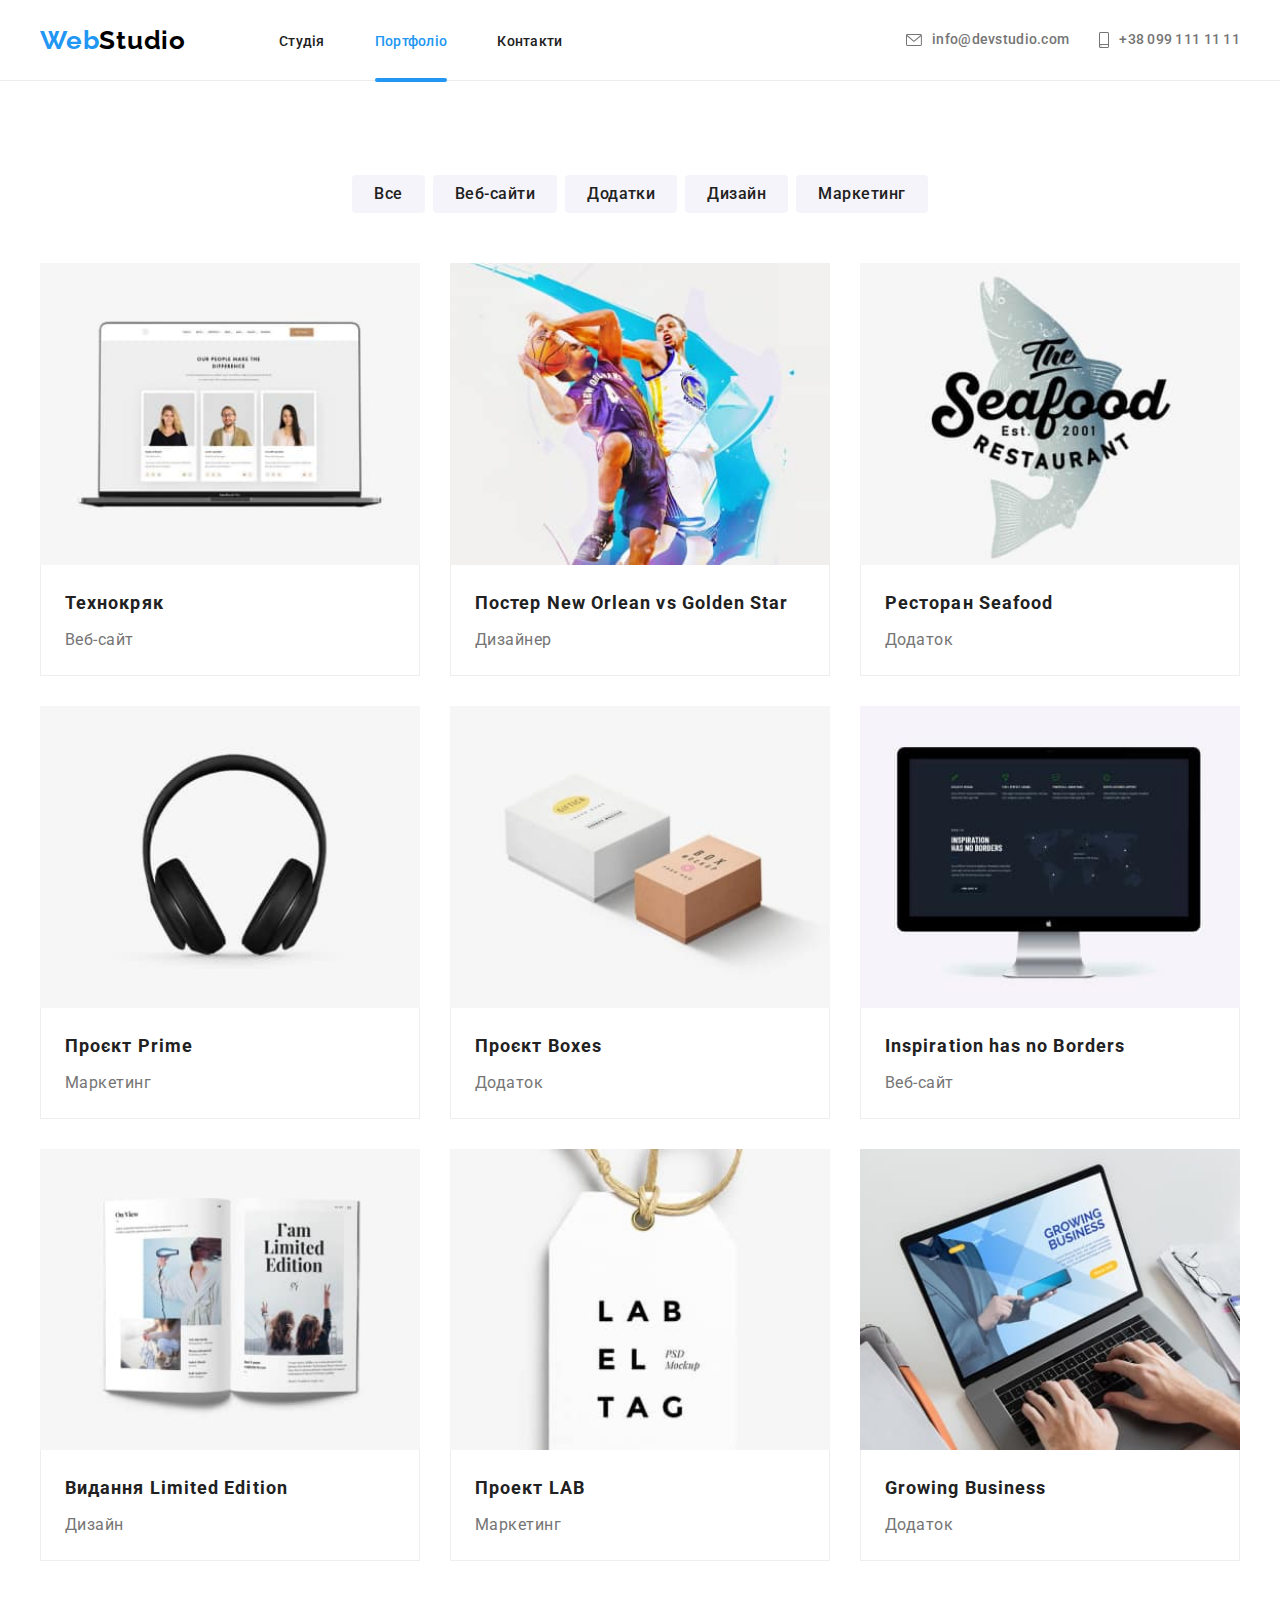
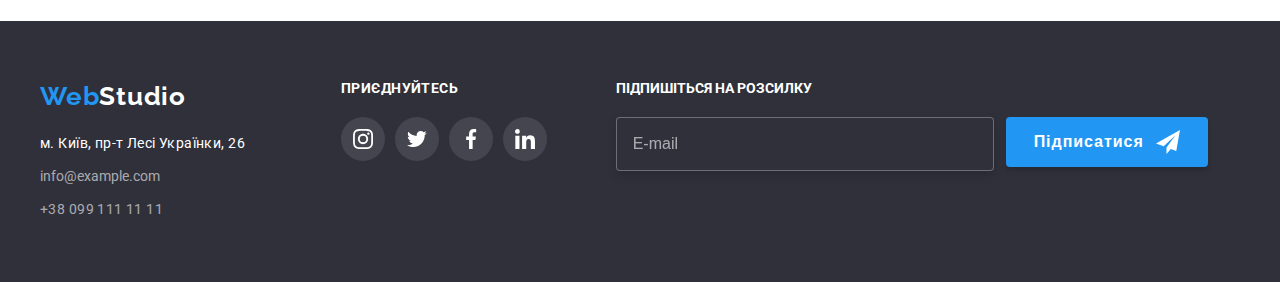
==== commit 4546f941: "hw8" ====
--- a/portfolio.html
+++ b/portfolio.html
@@ -64,18 +64,17 @@
         <div class="mobile-menu is-hidden" data-menu>
           <div class="mobile-menu-container">
             <button type="button" class="mobile-menu__button" data-menu-close>
-              <svg class="mobile-menu__close-icon" width="18.67" height="18.67">
+              <svg class="mobile-menu__close-icon" width="40" height="40">
                 <use href="./images/icons.svg#icon-close-black"></use>
               </svg>
             </button>
 
-            <nav class="mobile-menu__nav">
               <ul class="mobile-menu__list-nav">
                 <li class="mobile-menu__item-nav marg-x">
-                  <a href="./index.html" class="mobile-menu__link-nav-blue">Студія</a>
+                  <a href="./index.html" class="mobile-menu__link-nav">Студія</a>
                 </li>
                 <li class="mobile-menu__item-nav marg-y">
-                  <a href="./portfolio.html" class="mobile-menu__link-nav">Портфоліо</a>
+                  <a href="./portfolio.html" class="mobile-menu__link-nav-blue">Портфоліо</a>
                 </li>
                 <li class="mobile-menu__item-nav">
                   <a href="" class="mobile-menu__link-nav">Контакти</a>
@@ -109,7 +108,6 @@
                   <a href="" class="mobile-menu__link-soc-end">LinkedIn</a>
                 </li>
               </ul>
-            </nav>
           </div>
         </div>
       </div>
@@ -140,11 +138,11 @@
               <a href="#" class="projects-list__link link">
                 <div class="projects-list__top">
                   <picture>
-                    <source srcset=" ./images/technokryak-desk-1x.jpg" 1x,
+                    <source srcset=" ./images/technokryak-desk-1x.jpg 1x,
                     ./images/technokryak-desk-2x.jpg 2x" media="(min-width:1200px)" /> <source
-                    srcset=" ./images/technokryak-tab-1x.jpg" 1x,
+                    srcset=" ./images/technokryak-tab-1x.jpg 1x,
                     ./images/technokryak-tab-2x.jpg 2x" media="(min-width:768px)" /> <source
-                    srcset=" ./images/technokryak-mob-1x.jpg" 1x,
+                    srcset=" ./images/technokryak-mob-1x.jpg 1x,
                     ./images/technokryak-mob-2x.jpg 2x" media="(min-width:480px)" />
                     <img src="./images/technokryak.jpg" alt="сторінка сайту Технокряк" width="370" />
                   </picture>
@@ -164,11 +162,11 @@
               <a href="#" class="projects-list__link link">
                 <div class="projects-list__top">
                   <picture>
-                    <source srcset=" ./images/neworlean-desk-1x.jpg" 1x,
+                    <source srcset=" ./images/neworlean-desk-1x.jpg 1x,
                     ./images/neworlean-desk-2x.jpg 2x" media="(min-width:1200px)" /> <source
-                    srcset=" ./images/neworlean-tab-1x.jpg" 1x,
+                    srcset=" ./images/neworlean-tab-1x.jpg 1x,
                     ./images/neworlean-tab-2x.jpg 2x" media="(min-width:768px)" /> <source
-                    srcset=" ./images/neworlean-mob-1x.jpg" 1x,
+                    srcset=" ./images/neworlean-mob-1x.jpg 1x,
                     ./images/neworlean-mob-2x.jpg 2x" media="(min-width:480px)" />
                     <img
                     src="./images/neworlean.jpg"
@@ -193,11 +191,11 @@
               <a href="#" class="projects-list__link link">
                 <div class="projects-list__top">
                   <picture>
-                    <source srcset=" ./images/siafud-desk-1x.jpg" 1x,
+                    <source srcset=" ./images/siafud-desk-1x.jpg 1x,
                     ./images/siafud-desk-2x.jpg 2x" media="(min-width:1200px)" /> <source
-                    srcset=" ./images/siafud-tab-1x.jpg" 1x,
+                    srcset=" ./images/siafud-tab-1x.jpg 1x,
                     ./images/siafud-tab-2x.jpg 2x" media="(min-width:768px)" /> <source
-                    srcset=" ./images/siafud-mob-1x.jpg" 1x,
+                    srcset=" ./images/siafud-mob-1x.jpg 1x,
                     ./images/siafud-mob-2x.jpg 2x" media="(min-width:480px)" />
                     <img src="./images/siafud.jpg" alt="Ресторан Seafood логотип" width="370" />
                   </picture>
@@ -217,11 +215,11 @@
               <a href="#" class="projects-list__link link">
                 <div class="projects-list__top">
                   <picture>
-                    <source srcset=" ./images/prime-desk-1x.jpg" 1x,
+                    <source srcset=" ./images/prime-desk-1x.jpg 1x,
                     ./images/prime-desk-2x.jpg 2x" media="(min-width:1200px)" /> <source
-                    srcset=" ./images/prime-tab-1x.jpg" 1x,
+                    srcset=" ./images/prime-tab-1x.jpg 1x,
                     ./images/prime-tab-2x.jpg 2x" media="(min-width:768px)" /> <source
-                    srcset=" ./images/prime-mob-1x.jpg" 1x,
+                    srcset=" ./images/prime-mob-1x.jpg 1x,
                     ./images/prime-mob-2x.jpg 2x" media="(min-width:480px)" />
                     <img
                     src="./images/prime.jpg"
@@ -245,11 +243,11 @@
               <a href="#" class="projects-list__link link">
                 <div class="projects-list__top">
                   <picture>
-                    <source srcset=" ./images/boxes-desk-1x.jpg" 1x,
+                    <source srcset=" ./images/boxes-desk-1x.jpg 1x,
                     ./images/boxes-desk-2x.jpg 2x" media="(min-width:1200px)" /> <source
-                    srcset=" ./images/boxes-tab-1x.jpg" 1x,
+                    srcset=" ./images/boxes-tab-1x.jpg 1x,
                     ./images/boxes-tab-2x.jpg 2x" media="(min-width:768px)" /> <source
-                    srcset=" ./images/boxes-mob-1x.jpg" 1x,
+                    srcset=" ./images/boxes-mob-1x.jpg 1x,
                     ./images/boxes-mob-2x.jpg 2x" media="(min-width:480px)" />
                     <img
                     src="./images/boxes.jpg"
@@ -273,11 +271,11 @@
               <a href="#" class="projects-list__link link">
                 <div class="projects-list__top">
                   <picture>
-                    <source srcset=" ./images/noborders-desk-1x.jpg" 1x,
+                    <source srcset=" ./images/noborders-desk-1x.jpg 1x,
                     ./images/noborders-desk-2x.jpg 2x" media="(min-width:1200px)" /> <source
-                    srcset=" ./images/noborders-tab-1x.jpg" 1x,
+                    srcset=" ./images/noborders-tab-1x.jpg 1x,
                     ./images/noborders-tab-2x.jpg 2x" media="(min-width:768px)" /> <source
-                    srcset=" ./images/noborders-mob-1x.jpg" 1x,
+                    srcset=" ./images/noborders-mob-1x.jpg 1x,
                     ./images/noborders-mob-2x.jpg 2x" media="(min-width:480px)" />
                     <img src="./images/noborders.jpg" alt="монітор з контентом" width="370" />
                   </picture>
@@ -297,11 +295,11 @@
               <a href="#" class="projects-list__link link">
                 <div class="projects-list__top">
                   <picture>
-                    <source srcset=" ./images/limitededition-desk-1x.jpg" 1x,
+                    <source srcset=" ./images/limitededition-desk-1x.jpg 1x,
                     ./images/limitededition-desk-2x.jpg 2x" media="(min-width:1200px)" /> <source
-                    srcset=" ./images/limitededition-tab-1x.jpg" 1x,
+                    srcset=" ./images/limitededition-tab-1x.jpg 1x,
                     ./images/limitededition-tab-2x.jpg 2x" media="(min-width:768px)" /> <source
-                    srcset=" ./images/limitededition-mob-1x.jpg" 1x,
+                    srcset=" ./images/limitededition-mob-1x.jpg 1x,
                     ./images/limitededition-mob-2x.jpg 2x" media="(min-width:480px)" />
                     <img
                     src="./images/limitededition.jpg"
@@ -325,11 +323,11 @@
               <a href="#" class="projects-list__link link">
                 <div class="projects-list__top">
                   <picture>
-                    <source srcset=" ./images/lab-desk-1x.jpg" 1x,
+                    <source srcset=" ./images/lab-desk-1x.jpg 1x,
                     ./images/lab-desk-2x.jpg 2x" media="(min-width:1200px)" /> <source
-                    srcset=" ./images/lab-tab-1x.jpg" 1x,
+                    srcset=" ./images/lab-tab-1x.jpg 1x,
                     ./images/lab-tab-2x.jpg 2x" media="(min-width:768px)" /> <source
-                    srcset=" ./images/lab-mob-1x.jpg" 1x,
+                    srcset=" ./images/lab-mob-1x.jpg 1x,
                     ./images/lab-mob-2x.jpg 2x" media="(min-width:480px)" />
                     <img
                     src="./images/lab.jpg"
@@ -353,11 +351,11 @@
               <a href="#" class="projects-list__link link">
                 <div class="projects-list__top">
                   <picture>
-                    <source srcset=" ./images/growingbusines-desk-1x.jpg" 1x,
+                    <source srcset=" ./images/growingbusines-desk-1x.jpg 1x,
                     ./images/growingbusines-desk-2x.jpg 2x" media="(min-width:1200px)" /> <source
-                    srcset=" ./images/growingbusines-tab-1x.jpg" 1x,
+                    srcset=" ./images/growingbusines-tab-1x.jpg 1x,
                     ./images/growingbusines-tab-2x.jpg 2x" media="(min-width:768px)" /> <source
-                    srcset=" ./images/growingbusines-mob-1x.jpg" 1x,
+                    srcset=" ./images/growingbusines-mob-1x.jpg 1x,
                     ./images/growingbusines-mob-2x.jpg 2x" media="(min-width:480px)" />
                     <img
                     src="./images/growingbusiness.jpg"
--- a/css/main.min.css
+++ b/css/main.min.css
@@ -1 +1 @@
-html{box-sizing:border-box}p,h1,h2,h3,h4,h5,h6{margin:0}ul{margin:0;padding-left:0;list-style:none}button,textarea,input{cursor:pointer}address{font-style:normal}body{margin:0;font-family:"Roboto",sans-serif;color:var(--color-h)}img{display:block;width:100%;max-width:100%;height:auto}a{text-decoration:none}.link{text-decoration:none}.centered{text-align:center}:root{--color-text: #757575;--color-h: #212121;--white-color-text: #FFFFFF;--accent: #2196F3;--logo-color: #000000;--darc-bgc: #2F303A;--second-bgc: #F5F5F5;--third-bgc-color: #F5F4FA;--icon-color: #AFB1B8;--modal-color:rgba(117, 117, 117, 0.5);--bord-color: rgba(33, 33, 33, 0.2);--placehold-color: rgba(255, 255, 255, 0.6);--black-back: rgba(0, 0, 0, 0.2);--regular-size: 12px;--king-size: 16px;--low-size: 14px;--title-size: 36px;--modal-size: 20px;--head-size: 26px;--weight-one: 700;--weight-two: 400;--weight-three: 500}.visually-hidden{position:absolute !important;clip:rect(1px 1px 1px 1px);clip:rect(1px, 1px, 1px, 1px);padding:0 !important;border:0 !important;height:1px !important;width:1px !important;overflow:hidden}.page-header{background-color:var(--white-color-text);border-bottom:1px solid #ececec}.header-container{display:flex}.list-adress{display:none;align-items:center;padding-right:0}.list-adress .list-adress__item:not(:last-child){margin-right:30px}@media screen and (min-width: 768px){.list-adress{display:block}.list-adress .list-adress__item:not(:last-child){margin-right:0px}}@media screen and (min-width: 1200px){.list-adress{display:flex}.list-adress .list-adress__item:not(:last-child){margin-right:30px}}.navigation{display:flex;align-items:center}.header-list{display:none;align-items:center;padding-right:318px}.header-list .header-list__item:not(:last-child){margin-right:50px}@media screen and (min-width: 768px){.header-list{display:flex;padding-right:80px}}@media screen and (min-width: 1200px){.header-list{padding-right:318px}}.header-list__link,.header-list__link-blue{padding-top:32px;padding-bottom:32px;transition-property:color;transition-duration:250ms;transition-timing-function:cubic-bezier(0.4, 0, 0.2, 1)}.header-list__link-blue{position:relative}.header-list__link-blue::after{content:" ";position:absolute;display:block;width:100%;height:4px;background:var(--accent);border-radius:2px;top:76px;left:0;background-size:contain;transform:translateY()}.list-adress .list-adress__item,.header-list .header-list__item{display:block}.header-list__item{list-style:none}.header-list .header-list__item,.list-adress .header-list__item{text-align:center}.studio{margin-left:0}.logo,.logo-white,.logo__logo-bleck{margin-right:0;padding-right:0}.logo{display:block;font-family:"Raleway";font-weight:var(--weight-one);font-size:24px;line-height:1.16;letter-spacing:.03em;color:var(--accent);padding-top:16px;padding-bottom:16px;margin-right:0;text-decoration:none}.logo:hover,.logo:focus{color:var(--accent)}@media screen and (min-width: 1200px){.logo{font-size:var(--head-size);line-height:1.19}}.logo__logo-bleck{color:var(--logo-color);font-family:Raleway;font-size:var(--head-size);line-height:1.19;letter-spacing:.03em;margin-right:0;transition-property:color;transition-duration:250ms;transition-timing-function:cubic-bezier(0.4, 0, 0.2, 1)}.logo__logo-bleck:hover,.logo__logo-bleck:focus{color:var(--accent)}.logo-white{color:var(--white-color-text);font-family:Raleway;font-size:var(--head-size);line-height:1.19;letter-spacing:.03em;transition-property:color;transition-duration:250ms;transition-timing-function:cubic-bezier(0.4, 0, 0.2, 1)}.logo-white:hover,.logo-white:focus{color:var(--accent)}.logo-top{margin-right:276px}@media screen and (min-width: 768px){.logo-top{margin-right:88px}}@media screen and (min-width: 1200px){.logo-top{margin-right:93px}}.header-list__link{font-weight:var(--weight-three);font-size:var(--low-size);line-height:1.14;letter-spacing:.02em;color:var(--color-h)}.header-list__link:hover,.header-list__link:focus{color:var(--accent)}.header-list__link-blue{font-weight:var(--weight-three);font-size:var(--low-size);line-height:1.14;letter-spacing:.02em;color:var(--accent)}.header-list__link-blue:hover,.header-list__link-blue:focus{color:var(--accent)}.list-adress__link-mail{display:flex;font-weight:var(--weight-three);font-size:var(--low-size);line-height:1.14;letter-spacing:.02em;color:var(--color-text);margin-left:0;align-items:center;justify-content:center;padding-top:21px;margin-bottom:10px;transition-property:color;transition-duration:250ms;transition-timing-function:cubic-bezier(0.4, 0, 0.2, 1)}.list-adress__link-mail:hover,.list-adress__link-mail:focus{color:var(--accent)}@media screen and (min-width: 1200px){.list-adress__link-mail{padding-top:32px;padding-bottom:32px;margin-bottom:0}}.list-adress__link-phone{display:flex;font-weight:var(--weight-three);font-size:var(--low-size);line-height:1.14;letter-spacing:.02em;color:var(--color-text);align-items:center;justify-content:left;padding-bottom:21px;transition-property:color;transition-duration:250ms;transition-timing-function:cubic-bezier(0.4, 0, 0.2, 1)}.list-adress__link-phone:hover,.list-adress__link-phone:focus{color:var(--accent)}@media screen and (min-width: 1200px){.list-adress__link-phone{padding-top:32px;padding-bottom:32px;justify-content:center}}.header-mail{font-weight:var(--weight-three);font-size:var(--low-size);line-height:1.14;letter-spacing:.02em;color:var(--color-text)}.list-adress__icon{margin-right:10px;fill:currentColor}.header-burger{border:none;font:inherit;color:0;background-color:rgba(0,0,0,0);padding-top:10px;padding-bottom:10px}@media screen and (min-width: 768px){.header-burger{display:none}}.hero{display:block;background-color:#303030;background-image:linear-gradient(rgba(47, 48, 58, 0.4), rgba(47, 48, 58, 0.4)),url(../images/hero-mobile.jpg);background-repeat:no-repeat;background-position:center;text-align:center;padding-top:118px;padding-bottom:118px;height:400px;max-width:480px;background-size:cover;margin-left:auto;margin-right:auto;position:relative}@media(min-device-pixel-ratio: 2),(-webkit-min-device-pixel-ratio: 2),(min-resolution: 192dpi),(min-resolution: 2dppx){.hero{background-image:linear-gradient(rgba(47, 48, 58, 0.4), rgba(47, 48, 58, 0.4)),url(../images/Header2xmobile.jpg)}}@media screen and (min-width: 768px){.hero{min-width:768px;background-image:linear-gradient(rgba(47, 48, 58, 0.4), rgba(47, 48, 58, 0.4)),url(../images/hero-tablet.jpg)}}@media screen and (min-width: 768px)and (min-device-pixel-ratio: 2),screen and (min-width: 768px)and (-webkit-min-device-pixel-ratio: 2),screen and (min-width: 768px)and (min-resolution: 192dpi),screen and (min-width: 768px)and (min-resolution: 2dppx){.hero{background-image:linear-gradient(rgba(47, 48, 58, 0.4), rgba(47, 48, 58, 0.4)),url(../images/Header2xtablet.jpg)}}@media screen and (min-width: 1200px){.hero{padding-top:200px;padding-bottom:200px;height:600px;max-width:1600px;background-image:linear-gradient(rgba(47, 48, 58, 0.4), rgba(47, 48, 58, 0.4)),url(../images/hero4.jpg)}}@media screen and (min-width: 1200px)and (min-device-pixel-ratio: 2),screen and (min-width: 1200px)and (-webkit-min-device-pixel-ratio: 2),screen and (min-width: 1200px)and (min-resolution: 192dpi),screen and (min-width: 1200px)and (min-resolution: 2dppx){.hero{background-image:linear-gradient(rgba(47, 48, 58, 0.4), rgba(47, 48, 58, 0.4)),url(../images/Header2xdesktop.jpg)}}.hero-title{font-weight:900;font-size:26px;line-height:1.61;text-align:center;letter-spacing:.06em;display:block;color:var(--white-color-text);margin-left:auto;margin-right:auto;margin-bottom:30px;justify-content:center;width:360px}@media screen and (min-width: 1200px){.hero-title{font-size:44px;line-height:1.36;width:696px}}.advances{padding-bottom:60px;padding-top:60px;display:flex}@media screen and (min-width: 1200px){.advances{padding-top:93px;padding-bottom:93px}}.advances-item{width:100%}@media screen and (min-width: 768px){.advances-item{width:calc((100% - 30px)/2)}}@media screen and (min-width: 1200px){.advances-item{width:calc((100% - 90px)/4)}}.advances-title{font-weight:700;font-size:var(--low-size);line-height:1.14;letter-spacing:.03em;text-transform:uppercase;color:var(--color-h);margin-bottom:10px;margin-top:0}.advances-text{font-size:var(--low-size);line-height:1.71;letter-spacing:.03em;color:var(--color-text);max-width:270px}.advances-list{display:flex;flex-wrap:wrap;gap:30px;justify-content:center;margin:0;padding-left:0}.advances-box{height:120px;background-color:var(--third-bgc-color);margin-bottom:30px;justify-content:center;align-items:center;display:flex;border-radius:4px}.about{padding-bottom:94px;display:flex;font-size:var(--title-size)}@media screen and (max-width: 1199px){.about{display:none}}.about-title{font-weight:700;font-size:var(--title-size);line-height:1.16;letter-spacing:.03em;color:var(--color-h);margin-bottom:50px;text-align:center}.about-list{list-style:none;display:flex;gap:30px}.about-item{display:flex;position:relative}.about-box{position:absolute;display:inline-block;width:370px;height:70px;background:rgba(47,48,58,.8);bottom:0}.about-title-next{position:absolute;display:inline-block;font-weight:700;font-size:var(--low-size);line-height:1,14;letter-spacing:.03em;text-transform:uppercase;color:var(--white-color-text);top:50%;left:50%;transform:translate(-50%, -50%)}.team{padding-top:60px;padding-bottom:60px;display:flex;background-color:var(--third-bgc-color)}@media screen and (min-width: 1200px){.team{padding-top:94px;padding-bottom:94px}}.team-list{display:flex;flex-wrap:wrap;gap:30px}.team-item{list-style:none;display:block;box-shadow:0px 1px 3px rgba(0,0,0,.12),0px 1px 1px rgba(0,0,0,.14),0px 2px 1px rgba(0,0,0,.2);border-radius:0px 0px 4px 4px;background-color:var(--white-color-text);width:100%}@media screen and (min-width: 768px){.team-item{width:calc((100% - 30px)/2)}}@media screen and (min-width: 1200px){.team-item{width:calc((100% - 90px)/4)}}.team-title-all{font-weight:var(--weight-one);font-size:28px;line-height:1.17;text-align:center;letter-spacing:.03em;margin-bottom:30px;color:var(--color-h)}@media screen and (min-width: 1200px){.team-title-all{font-size:var(--title-size);line-height:1.16;margin-bottom:50px}}.team-title{font-weight:var(--weight-three);font-size:var(--king-size);line-height:1.18;letter-spacing:.03em;color:var(--color-h);margin-bottom:10px}.team-text{font-size:var(--king-size);line-height:1.18;letter-spacing:.03em;color:var(--color-text);margin-bottom:16px}.team-box{padding-top:30px;padding-bottom:30px}.team-link-soc{height:44px;width:44px;border-radius:50%;display:flex;align-items:center;justify-content:center;transition-property:background-color,color,box-shadow,fill;transition-duration:250ms;transition-timing-function:cubic-bezier(0.4, 0, 0.2, 1)}.team-link-soc:hover,.team-link-soc:focus{background-color:var(--accent);border-radius:50%;box-shadow:0px 4px 4px 0px rgba(0,0,0,.2509803922)}.team-soc{display:flex;justify-content:center;gap:10px}.team-soc-icon{fill:var(--icon-color);transition-property:background-color,color,box-shadow,fill;transition-duration:250ms;transition-timing-function:cubic-bezier(0.4, 0, 0.2, 1)}.team-link-soc:hover .team-soc-icon,.team-link-soc:focus .team-soc-icon{fill:var(--white-color-text)}.clients{padding-top:60px;padding-bottom:60px}@media screen and (min-width: 1200px){.clients{padding-top:94px;padding-bottom:94px}}.client-title-all{font-weight:var(--weight-one);font-size:28px;line-height:1.17;text-align:center;letter-spacing:.03em;color:var(--color-h);margin-bottom:30px}@media screen and (min-width: 1200px){.client-title-all{font-size:var(--title-size);line-height:1.16;margin-bottom:50px}}.client-list{display:flex;gap:30px;flex-wrap:wrap;justify-content:center;max-width:1170px;margin:0;padding-left:0}.client-item{width:100%}@media screen and (min-width: 480px){.client-item{width:calc((100% - 30px)/2)}}@media screen and (min-width: 768px){.client-item{width:calc((100% - 60px)/3)}}@media screen and (min-width: 1200px){.client-item{width:calc((100% - 150px)/6)}}.client-link{width:170px;height:92px;border:1px solid var(--icon-color);justify-content:center;align-items:center;border-radius:4px;display:flex;transition-property:border,fill;transition-duration:250ms;transition-timing-function:cubic-bezier(0.4, 0, 0.2, 1)}.client-link:hover,.client-link:focus{border:1px solid var(--accent)}.client-icon{fill:var(--icon-color);transition-property:border,fill;transition-duration:250ms;transition-timing-function:cubic-bezier(0.4, 0, 0.2, 1)}.client-link:hover .client-icon,.client-link:focus .client-icon{fill:var(--accent)}.but-projects{padding:60px 0}@media screen and (min-width: 1200px){.but-projects{padding-top:94px}}.but-projects__list{list-style:none;margin-bottom:40px;align-items:flex-start;display:flex;justify-content:flex-start;gap:8px;flex-wrap:wrap}@media screen and (min-width: 768px){.but-projects__list{margin-bottom:30px;justify-content:center}}@media screen and (min-width: 1200px){.but-projects__list{margin-bottom:50px;justify-content:center}}.menu.center{justify-content:center}.but-projects__item{background-color:var(--second-bgc);display:inline-block}.projects-list__top{position:relative;overflow:hidden;display:block;-o-object-fit:fill;object-fit:fill}.projects-list__top-text{position:absolute;width:370px;height:294px;left:0;top:0;font-weight:var(--weight-two);font-size:18px;line-height:1.55;letter-spacing:.03em;color:var(--white-color-text);background:rgba(33,150,243,.9);padding:63px 24px;transform:translateY(100%);transition-property:transform;transition-duration:250ms;transition-timing-function:cubic-bezier(0.4, 0, 0.2, 1)}.projects-list__item:hover .projects-list__top-text{transform:translateY(0)}.projects-list__item:hover .projects-list__top-text{transform:translateY(0)}.projects-list__title{font-family:"Roboto";font-weight:var(--weight-one);font-size:18px;line-height:2;letter-spacing:.06em;color:var(--color-h);margin-bottom:4px}.projects-list__text{font-family:"Roboto";font-style:normal;font-size:16px;line-height:1.87;letter-spacing:.03em;color:var(--color-text)}.projects-list{list-style:none;display:flex;flex-wrap:wrap;gap:30px;justify-content:center}.projects-list__link{display:block}.projects-list__item{display:block;transition-property:box-shadow;transition-duration:250ms;transition-timing-function:cubic-bezier(0.4, 0, 0.2, 1)}.projects-list__item:hover,.projects-list__item:focus{box-shadow:0px 1px 1px rgba(0,0,0,.12),0px 4px 4px rgba(0,0,0,.06),1px 4px 6px rgba(0,0,0,.16)}@media screen and (min-width: 768px){.projects-list__item{width:calc((100% - 30px)/2)}}@media screen and (min-width: 1200px){.projects-list__item{width:calc((100% - 60px)/3)}}.projects-list__borders{display:block;border-bottom:1px solid #eee;border-left:1px solid #eee;border-right:1px solid #eee;padding-top:20px;padding-bottom:20px;padding-left:24px}.footer{background-color:var(--darc-bgc);padding-top:60px;padding-bottom:60px}.footer-conteiner{display:block}@media screen and (min-width: 768px){.footer-conteiner{display:flex;flex-wrap:wrap}}.footer-logo-address{width:231px;margin-bottom:60px;text-align:center;margin-left:auto;margin-right:auto}@media screen and (min-width: 1200px){.footer-logo-address{margin-bottom:0;margin-right:70px;text-align:left}}.logfut{font-size:24px;line-height:1.16;margin-bottom:20px}@media screen and (min-width: 768px){.logfut{padding-top:0}}@media screen and (min-width: 1200px){.logfut{font-size:26px;line-height:1.19;padding-bottom:0}}.footer-adress{font-style:normal}.footer-item{display:block}.footer-list .footer-item:not(:last-child){padding-bottom:9px}.link-phone{padding-bottom:0}.footer-link-adress{font-weight:var(--weight-two);font-size:var(--low-size);line-height:1.71;letter-spacing:.03em;color:var(--white-color-text);transition-property:color;transition-duration:250ms;transition-timing-function:cubic-bezier(0.4, 0, 0.2, 1)}.footer-link-adress:hover,.footer-link-adress:focus{color:var(--accent)}.footer-link-mail{font-family:"Roboto";font-weight:var(--weight-two);font-size:var(--low-size);line-height:1.71;color:var(--placehold-color);transition-property:color;transition-duration:250ms;transition-timing-function:cubic-bezier(0.4, 0, 0.2, 1)}.footer-link-mail:hover,.footer-link-mail:focus{color:var(--accent)}.footer-link-phone{font-family:"Roboto";font-weight:var(--weight-two);font-size:var(--low-size);line-height:1.71;letter-spacing:.03em;color:var(--placehold-color);transition-property:color;transition-duration:250ms;transition-timing-function:cubic-bezier(0.4, 0, 0.2, 1)}.footer-link-phone:hover,.footer-link-phone:focus{color:var(--accent)}.logo-address{margin-right:70px}.footer-soc-list{display:flex;gap:10px}.footer-link-soc{height:44px;width:44px;border-radius:50%;display:flex;background-color:rgba(255,255,255,.1);align-items:center;justify-content:center;transition-property:background-color,box-shadow;transition-duration:250ms;transition-timing-function:cubic-bezier(0.4, 0, 0.2, 1)}.footer-link-soc:hover,.footer-link-soc:focus{background-color:var(--accent);box-shadow:0px 4px 4px 0px rgba(0,0,0,.2509803922)}.footer-soc-text{font-weight:var(--weight-one);font-size:var(--low-size);line-height:1.14;letter-spacing:.03em;text-transform:uppercase;color:var(--white-color-text);margin-bottom:20px}.footer-soc-icon{fill:var(--white-color-text);transition-property:fill;transition-duration:250ms;transition-timing-function:cubic-bezier(0.4, 0, 0.2, 1)}.footer-link-soc:hover .footer-soc-icon,.footer-link-soc:focus .footer-soc-icon{fill:var(--white-color-text)}.footer-join{margin-bottom:60px;text-align:center;width:206px;margin-left:auto;margin-right:auto}@media screen and (min-width: 1200px){.footer-join{text-align:left;margin-left:0;margin-right:93px;margin-top:12px;margin-bottom:0px}}.logo-address{margin-right:70px}.container{width:100%;padding-left:15px;padding-right:15px;margin-left:auto;margin-right:auto}@media screen and (min-width: 480px){.container{width:480px}}@media screen and (min-width: 768px){.container{width:768px}}@media screen and (min-width: 1200px){.container{width:1200px}}.mobile-menu{position:fixed;top:0;left:0;background-color:#fff;width:100%;height:100%;z-index:1}@media screen and (min-width: 768px){.mobile-menu{display:none}}.mobile-menu-container{display:flex;flex-direction:column;justify-content:space-between;min-height:100%;position:relative;min-width:480px;padding-left:40px;padding-right:15px}.mobile-menu__button{display:block;margin-left:auto;position:absolute;top:10px;right:10px;width:30px;height:30px;background:var(--white-color-text);border:1px solid #fff;border-radius:50%}.mobile-menu__close-icon{position:absolute;fill:var(--logo-color);top:50%;left:50%;transform:translate(-50%, -50%);transition-property:fill;transition-duration:250ms;transition-timing-function:cubic-bezier(0.4, 0, 0.2, 1)}.mobile-menu__close-icon:hover,.mobile-menu__close-icon:focus{fill:var(--accent)}.mobile-menu__list-nav{margin-top:38px;margin-bottom:302px}.mobile-menu__link-nav{font-weight:500;font-size:40px;line-height:1.17;letter-spacing:.02em;color:#212121}.mobile-menu__link-nav-blue{font-weight:500;font-size:40px;line-height:1.17;letter-spacing:.02em;color:#2196f3}.mobile-menu__list-connect{margin-bottom:64px}.mobile-menu__item-connect:not(:last-child){margin-bottom:32px}.mobile-menu__link-connect-blue{font-weight:500;font-size:34px;line-height:40px;letter-spacing:.02em;color:#2196f3}.mobile-menu__link-connect{font-weight:500;font-size:24px;line-height:1.16;letter-spacing:.02em;color:#757575}.mobile-menu__list-soc{display:flex;margin-bottom:48px}.mobile-menu__list-soc .mobile-menu__item-soc:not(:last-child){margin-right:20px}.mobile-menu__link-soc{position:relative;font-weight:500;font-size:18px;line-height:1.22;letter-spacing:.02em;color:#2196f3}.mobile-menu__link-soc::after{content:" ";position:absolute;display:block;top:10px;left:calc(100% + 0px);background-size:contain;width:22px;height:1px;border:1px solid rgba(33,33,33,.2);transform:rotate(90deg)}.mobile-menu__link-soc-end{font-weight:500;font-size:18px;line-height:1.22;letter-spacing:.02em;color:#2196f3}.marg-x{margin-bottom:35.71px}.marg-y{margin-bottom:32px}.footer-post{display:block;text-align:center;margin-left:auto;margin-right:auto}@media screen and (min-width: 1200px){.footer-post{margin-top:12px}}.footer-form{display:block}@media screen and (min-width: 1200px){.footer-form{display:flex}}.footer-wrap{position:relative;width:200px;margin:0 auto}.footer-btn{width:200px;height:50px;background:var(--accent);box-shadow:0px 4px 4px rgba(0,0,0,.15);border-radius:4px;padding:10px 28px;font-weight:700;font-size:var(--king-size);line-height:1.87;align-items:center;text-align:justify;color:var(--white-color-text);letter-spacing:.06em;transition-property:color,background,fill;transition-duration:250ms;transition-timing-function:cubic-bezier(0.4, 0, 0.2, 1)}.footer-btn:hover,.footer-btn:focus{background-color:var(--white-color-text);color:var(--accent)}.fut-input-icon{position:absolute;top:50%;right:28px;transform:translateY(-40%);fill:var(--white-color-text)}.footer-btn:hover .fut-input-icon,.footer-btn:focus .fut-input-icon{fill:var(--accent)}.footer-text-form{font-weight:700;font-size:var(--low-size);line-height:1.14;color:var(--white-color-text);margin-bottom:20px}@media screen and (min-width: 1200px){.footer-text-form{text-align:left}}.footer-input{background:var(--darc-bgc);border:1px solid rgba(255,255,255,.3);filter:drop-shadow(0px 4px 4px rgba(0, 0, 0, 0.15));border-radius:4px;width:calc(100% - 30px);height:50px;font-weight:700;font-size:var(--king-size);line-height:1.87;color:var(--white-color-text);padding-left:20px;margin-bottom:20px}@media screen and (min-width: 480px){.footer-input{width:450px}}@media screen and (min-width: 768px){.footer-input{max-width:450px}}@media screen and (min-width: 1200px){.footer-input{margin-bottom:0px;width:358px;margin-right:12px}}.footer-input::-moz-placeholder{font-weight:400;font-size:var(--king-size);line-height:1.25;display:flex;align-items:center;color:var(--placehold-color);padding-left:16px}.footer-input:-ms-input-placeholder{font-weight:400;font-size:var(--king-size);line-height:1.25;display:flex;align-items:center;color:var(--placehold-color);padding-left:16px}.footer-input::placeholder{font-weight:400;font-size:var(--king-size);line-height:1.25;display:flex;align-items:center;color:var(--placehold-color);padding-left:16px}.form-input{padding-left:42px;box-sizing:border-box;width:100%;height:40px;border:1px solid var(--bord-color);border-radius:4px;font-weight:400;font-size:var(--regular-size);line-height:1.16;color:var(--color-text)}.form-input::-moz-placeholder{font-weight:400;font-size:var(--regular-size);line-height:1.16;color:var(--color-text)}.form-input:-ms-input-placeholder{font-weight:400;font-size:var(--regular-size);line-height:1.16;color:var(--color-text)}.form-input::placeholder{font-weight:400;font-size:var(--regular-size);line-height:1.16;color:var(--color-text)}.form-input:focus{outline-color:var(--accent)}.form-input:focus+.input-icon{fill:var(--accent)}.modal-text{font-weight:400;font-size:var(--regular-size);line-height:1.16;letter-spacing:.01em;color:var(--modal-color)}.modal-text:focus{outline-color:var(--accent)}.check-text{height:24px;font-weight:400;font-size:var(--regular-size);line-height:1.16;letter-spacing:.03em;color:var(--color-text);display:flex;align-items:center}.check-text span{width:16px;height:15px;border:2px solid #212121;border-radius:3px;display:flex;margin-right:7px;justify-content:center;font-weight:400;font-size:var(--low-size);line-height:1.71px;letter-spacing:.03em;color:var(--color-text);transition-property:background-color;transition-duration:250ms;transition-timing-function:cubic-bezier(0.4, 0, 0.2, 1)}.input-check:checked+.check-text span{background-color:var(--accent);border:none}.input-check:focus+.check-text span{border-color:var(--accent)}@media screen and (min-width: 1200px){.check-text{font-size:var(--low-size);line-height:1.16}}.check-icon{fill:rgba(0,0,0,0);transition-property:fill;transition-duration:250ms;transition-timing-function:cubic-bezier(0.4, 0, 0.2, 1)}.input-check:checked+.check-text .check-icon{fill:var(--white-color-text)}.check-link{font-weight:400;font-size:var(--regular-size);line-height:1.16;letter-spacing:.03em;-webkit-text-decoration-line:underline;text-decoration-line:underline;color:var(--accent);padding-left:3px}@media screen and (min-width: 1200px){.check-link{font-size:var(--low-size);line-height:1.16}}.input-title{font-weight:400;font-size:var(--regular-size);line-height:1.16;color:var(--color-text);margin-bottom:4px;display:block}.modal-text{width:100%;height:120px;padding:12px 16px;margin-bottom:20px;border:1px solid var(--bord-color);border-radius:4px;resize:none;font-weight:400;font-size:var(--regular-size);line-height:1.16;color:var(--modal-color);display:block}.input-field:not(:last-child){margin-bottom:10px}.input-wrap{position:relative}.input-icon{position:absolute;top:50%;left:12px;transform:translateY(-50%)}.input-field-hidd{margin-bottom:30px;margin-left:auto;margin-right:auto;width:425px}.batton-form{font-weight:700;font-size:var(--king-size);line-height:30px;display:block;margin:0 auto;align-items:center;text-align:center;letter-spacing:.06em;color:var(--white-color-text);background:var(--accent);box-shadow:0px 4px 4px rgba(0,0,0,.15);border-radius:4px;padding:10px 52px;height:50px;width:200px;transition-property:color,background;transition-duration:250ms;transition-timing-function:cubic-bezier(0.4, 0, 0.2, 1)}.batton-form:hover,.batton-form:focus{color:var(--accent);background-color:var(--white-color-text)}.btn{display:inline-block;border-radius:4px;padding:10px 24px;font-weight:var(--weight-one);font-size:var(--king-size);line-height:1.87;letter-spacing:.06em;color:var(--white-color-text);background-color:var(--accent);box-shadow:0px 4px 4px rgba(0,0,0,.15);transition-property:background-color,color;transition-duration:250ms;transition-timing-function:cubic-bezier(0.4, 0, 0.2, 1)}.btn:hover,.btn:focus{background-color:var(--white-color-text);color:var(--accent)}@media screen and (min-width: 1200px){.btn{padding:10px 32px}}.but-projects__button{display:inline-block;padding:6px 22px;font-family:"Roboto";font-size:var(--king-size);font-weight:500;line-height:1.62;text-align:center;letter-spacing:.03em;color:var(--color-h);background:var(--third-bgc-color);border-radius:4px;transition-property:background-color,color;transition-duration:250ms;transition-timing-function:cubic-bezier(0.4, 0, 0.2, 1)}.but-projects__button:hover,.but-projects__button:focus{color:var(--white-color-text);background:var(--accent);box-shadow:0px 3px 1px rgba(0,0,0,.1),0px 1px 2px rgba(0,0,0,.08),0px 2px 2px rgba(0,0,0,.12)}.backdrop{position:fixed;top:0;left:0;width:100%;height:100%;background-color:var(--black-back);display:block;transition-property:opacity,visibility;transition-duration:250ms;transition-timing-function:cubic-bezier(0.4, 0, 0.2, 1)}.modal{position:absolute;top:50%;left:50%;width:450px;min-height:609px;background:var(--white-color-text);box-shadow:0px 1px 3px rgba(0,0,0,.12),0px 1px 1px rgba(0,0,0,.14),0px 2px 1px rgba(0,0,0,.2);border-radius:4px;transform:translate(-50%, -50%) scale(1) rotate(0);transition:transform 250ms cubic-bezier(0.4, 0, 0.2, 1);padding:40px}.is-hidden .modal{transform:translate(-50%, -50%) scale(0.5) rotate(360deg)}@media screen and (min-width: 1200px){.modal{width:528px;min-height:581px}}.modal-close{position:absolute;top:8px;right:8px;width:30px;height:30px;background:var(--white-color-text);border:1px solid rgba(0,0,0,.1);border-radius:50%}.is-hidden{opacity:0;pointer-events:none;visibility:hidden}.modal-close-icon{position:absolute;fill:var(--logo-color);top:50%;left:50%;transform:translate(-50%, -50%);transition-property:fill;transition-duration:250ms;transition-timing-function:cubic-bezier(0.4, 0, 0.2, 1)}.modal-close-icon:hover,.modal-close-icon:focus{fill:var(--accent)}.modal-title{font-weight:700;font-size:var(--modal-size);line-height:1.15;text-align:center;color:var(--color-h);margin-bottom:12px}/*# sourceMappingURL=main.min.css.map */+html{box-sizing:border-box}p,h1,h2,h3,h4,h5,h6{margin:0}ul{margin:0;padding-left:0;list-style:none}button{cursor:pointer}address{font-style:normal}body{margin:0;font-family:"Roboto",sans-serif;color:var(--color-h)}body modal-open{height:100vh;overflow-y:hidden}body modal-open{height:100vh;overflow:hidden}body.modal-open{height:100vh;overflow:hidden}img{display:block;width:100%;max-width:100%;height:auto}a{text-decoration:none}.link{text-decoration:none}.centered{text-align:center}.no-scroll{overflow:hidden}:root{--color-text: #757575;--color-h: #212121;--white-color-text: #FFFFFF;--accent: #2196F3;--logo-color: #000000;--darc-bgc: #2F303A;--second-bgc: #F5F5F5;--third-bgc-color: #F5F4FA;--icon-color: #AFB1B8;--modal-color:rgba(117, 117, 117, 0.5);--bord-color: rgba(33, 33, 33, 0.2);--placehold-color: rgba(255, 255, 255, 0.6);--black-back: rgba(0, 0, 0, 0.2);--regular-size: 12px;--king-size: 16px;--low-size: 14px;--title-size: 36px;--modal-size: 20px;--head-size: 26px;--weight-one: 700;--weight-two: 400;--weight-three: 500}.visually-hidden{position:absolute !important;clip:rect(1px 1px 1px 1px);clip:rect(1px, 1px, 1px, 1px);padding:0 !important;border:0 !important;height:1px !important;width:1px !important;overflow:hidden}.page-header{background-color:var(--white-color-text);border-bottom:1px solid #ececec}.header-container{display:flex;justify-content:space-between}@media screen and (min-width: 768px){.header-container{justify-content:flex-start}}.list-adress{display:none;align-items:center;padding-right:0}.list-adress .list-adress__item:not(:last-child){margin-right:30px}@media screen and (min-width: 768px){.list-adress{display:block}.list-adress .list-adress__item:not(:last-child){margin-right:0px}}@media screen and (min-width: 1200px){.list-adress{display:flex}.list-adress .list-adress__item:not(:last-child){margin-right:30px}}.navigation{display:flex;align-items:center;margin-right:auto}.header-list{display:none;align-items:center}.header-list .header-list__item:not(:last-child){margin-right:50px}@media screen and (min-width: 768px){.header-list{display:flex}}.header-list__link,.header-list__link-blue{padding-top:32px;padding-bottom:32px;transition-property:color;transition-duration:250ms;transition-timing-function:cubic-bezier(0.4, 0, 0.2, 1)}.header-list__link-blue{position:relative}.header-list__link-blue::after{content:" ";position:absolute;display:block;width:100%;height:4px;background:var(--accent);border-radius:2px;top:77px;left:0;background-size:contain;transform:translateY()}.list-adress .list-adress__item,.header-list .header-list__item{display:block}.header-list__item{list-style:none}.header-list .header-list__item,.list-adress .header-list__item{text-align:center}.studio{margin-left:0}.logo,.logo-white,.logo__logo-bleck{margin-right:0;padding-right:0}.logo{display:block;font-family:"Raleway";font-weight:var(--weight-one);font-size:24px;line-height:1.16;letter-spacing:.03em;color:var(--accent);padding-top:24px;padding-bottom:24px;margin-right:0;text-decoration:none}.logo:hover,.logo:focus{color:var(--accent)}@media screen and (min-width: 1200px){.logo{font-size:var(--head-size);line-height:1.19}}.logo__logo-bleck{color:var(--logo-color);font-family:Raleway;font-size:var(--head-size);line-height:1.19;letter-spacing:.03em;margin-right:0;transition-property:color;transition-duration:250ms;transition-timing-function:cubic-bezier(0.4, 0, 0.2, 1)}.logo__logo-bleck:hover,.logo__logo-bleck:focus{color:var(--accent)}.logo-white{color:var(--white-color-text);font-family:Raleway;font-size:var(--head-size);line-height:1.19;letter-spacing:.03em;transition-property:color;transition-duration:250ms;transition-timing-function:cubic-bezier(0.4, 0, 0.2, 1)}.logo-white:hover,.logo-white:focus{color:var(--accent)}@media screen and (min-width: 768px){.logo-top{margin-right:88px}}@media screen and (min-width: 1200px){.logo-top{margin-right:93px}}.header-list__link{font-weight:var(--weight-three);font-size:var(--low-size);line-height:1.14;letter-spacing:.02em;color:var(--color-h)}.header-list__link:hover,.header-list__link:focus{color:var(--accent)}.header-list__link-blue{font-weight:var(--weight-three);font-size:var(--low-size);line-height:1.14;letter-spacing:.02em;color:var(--accent)}.header-list__link-blue:hover,.header-list__link-blue:focus{color:var(--accent)}.list-adress__item{margin-bottom:10px}@media screen and (min-width: 1200px){.list-adress__item{margin-bottom:0}}.list-adress__link-mail{display:flex;font-weight:var(--weight-three);font-size:var(--low-size);line-height:1.14;letter-spacing:.02em;color:var(--color-text);margin-left:0;align-items:center;justify-content:center;padding-top:21px;transition-property:color;transition-duration:250ms;transition-timing-function:cubic-bezier(0.4, 0, 0.2, 1)}.list-adress__link-mail:hover,.list-adress__link-mail:focus{color:var(--accent)}@media screen and (min-width: 1200px){.list-adress__link-mail{padding-top:32px;padding-bottom:32px}}.list-adress__link-phone{display:flex;font-weight:var(--weight-three);font-size:var(--low-size);line-height:1.14;letter-spacing:.02em;color:var(--color-text);align-items:center;justify-content:left;padding-bottom:21px;transition-property:color;transition-duration:250ms;transition-timing-function:cubic-bezier(0.4, 0, 0.2, 1)}.list-adress__link-phone:hover,.list-adress__link-phone:focus{color:var(--accent)}@media screen and (min-width: 1200px){.list-adress__link-phone{padding-top:32px;padding-bottom:32px;justify-content:center}}.header-mail{font-weight:var(--weight-three);font-size:var(--low-size);line-height:1.14;letter-spacing:.02em;color:var(--color-text)}.list-adress__icon{margin-right:10px;fill:currentColor}.header-burger{border:none;font:inherit;color:0;background-color:rgba(0,0,0,0);padding-top:10px;padding-bottom:10px;transition-property:fill;transition-duration:250ms;transition-timing-function:cubic-bezier(0.4, 0, 0.2, 1)}.header-burger:hover,.header-burger:focus{fill:var(--accent)}@media screen and (min-width: 768px){.header-burger{display:none}}.header-burger__icon{transition-property:fill;transition-duration:250ms;transition-timing-function:cubic-bezier(0.4, 0, 0.2, 1)}.header-burger:hover .header-burger__icon,.header-burger:focus .header-burger__icon{fill:var(--accent)}.hero{display:block;background-color:#303030;background-image:linear-gradient(rgba(47, 48, 58, 0.4), rgba(47, 48, 58, 0.4)),url(../images/hero-mobile.jpg);background-repeat:no-repeat;background-position:center;text-align:center;padding-top:118px;padding-bottom:118px;height:400px;width:calc(100% - 4px);background-size:cover;margin-left:auto;margin-right:auto;position:relative}@media(min-device-pixel-ratio: 2),(-webkit-min-device-pixel-ratio: 2),(min-resolution: 192dpi),(min-resolution: 2dppx){.hero{background-image:linear-gradient(rgba(47, 48, 58, 0.4), rgba(47, 48, 58, 0.4)),url(../images/Header2xmobile.jpg)}}@media screen and (min-width: 480px){.hero{min-width:480px}}@media screen and (min-width: 480px)and (min-device-pixel-ratio: 2),screen and (min-width: 480px)and (-webkit-min-device-pixel-ratio: 2),screen and (min-width: 480px)and (min-resolution: 192dpi),screen and (min-width: 480px)and (min-resolution: 2dppx){.hero{background-image:linear-gradient(rgba(47, 48, 58, 0.4), rgba(47, 48, 58, 0.4)),url(../images/Header2xmobile.jpg)}}@media screen and (min-width: 768px){.hero{min-width:768px;background-image:linear-gradient(rgba(47, 48, 58, 0.4), rgba(47, 48, 58, 0.4)),url(../images/hero-tablet.jpg)}}@media screen and (min-width: 768px)and (min-device-pixel-ratio: 2),screen and (min-width: 768px)and (-webkit-min-device-pixel-ratio: 2),screen and (min-width: 768px)and (min-resolution: 192dpi),screen and (min-width: 768px)and (min-resolution: 2dppx){.hero{background-image:linear-gradient(rgba(47, 48, 58, 0.4), rgba(47, 48, 58, 0.4)),url(../images/Header2xtablet.jpg)}}@media screen and (min-width: 1200px){.hero{padding-top:200px;padding-bottom:200px;height:600px;max-width:1600px;background-image:linear-gradient(rgba(47, 48, 58, 0.4), rgba(47, 48, 58, 0.4)),url(../images/hero4.jpg)}}@media screen and (min-width: 1200px)and (min-device-pixel-ratio: 2),screen and (min-width: 1200px)and (-webkit-min-device-pixel-ratio: 2),screen and (min-width: 1200px)and (min-resolution: 192dpi),screen and (min-width: 1200px)and (min-resolution: 2dppx){.hero{background-image:linear-gradient(rgba(47, 48, 58, 0.4), rgba(47, 48, 58, 0.4)),url(../images/header2xdesktop.jpg)}}.hero-title{font-weight:900;font-size:26px;line-height:1.61;text-align:center;letter-spacing:.06em;display:block;color:var(--white-color-text);margin-left:auto;margin-right:auto;margin-bottom:30px;justify-content:center;max-width:360px}@media screen and (min-width: 1200px){.hero-title{font-size:44px;line-height:1.36;min-width:696px}}.advances{padding-bottom:60px;padding-top:60px;display:flex}@media screen and (min-width: 1200px){.advances{padding-top:93px;padding-bottom:93px}}.advances-item{width:100%}@media screen and (min-width: 768px){.advances-item{width:calc((100% - 30px)/2)}}@media screen and (min-width: 1200px){.advances-item{width:calc((100% - 90px)/4)}}.advances-title{font-weight:700;font-size:var(--low-size);line-height:1.14;letter-spacing:.03em;text-transform:uppercase;color:var(--color-h);margin-bottom:10px;margin-top:0;text-align:center}@media screen and (min-width: 768px){.advances-title{text-align:left}}.advances-text{font-size:var(--low-size);line-height:1.71;letter-spacing:.03em;color:var(--color-text)}.advances-list{display:flex;flex-wrap:wrap;gap:30px;justify-content:center;margin:0;padding-left:0}.advances-box{height:120px;background-color:var(--third-bgc-color);margin-bottom:30px;justify-content:center;align-items:center;display:flex;border-radius:4px}.about{padding-bottom:94px;display:flex;font-size:var(--title-size)}@media screen and (max-width: 1199px){.about{display:none}}.about-title{font-weight:700;font-size:var(--title-size);line-height:1.16;letter-spacing:.03em;color:var(--color-h);margin-bottom:50px;text-align:center}.about-list{list-style:none;display:flex;gap:30px}.about-item{display:flex;position:relative}.about-box{position:absolute;display:flex;width:370px;height:70px;justify-content:center;align-items:center;background:rgba(47,48,58,.8);bottom:0}.about-title-next{font-weight:700;font-size:var(--low-size);line-height:1.14;letter-spacing:.03em;text-transform:uppercase;color:var(--white-color-text)}.team{padding-top:60px;padding-bottom:60px;display:flex;background-color:var(--third-bgc-color)}@media screen and (min-width: 1200px){.team{padding-top:94px;padding-bottom:94px}}.team-list{display:flex;flex-wrap:wrap;gap:30px}.team-item{list-style:none;display:block;box-shadow:0px 1px 3px rgba(0,0,0,.12),0px 1px 1px rgba(0,0,0,.14),0px 2px 1px rgba(0,0,0,.2);border-radius:0px 0px 4px 4px;background-color:var(--white-color-text);width:100%}@media screen and (min-width: 768px){.team-item{width:calc((100% - 30px)/2)}}@media screen and (min-width: 1200px){.team-item{width:calc((100% - 90px)/4)}}.team-title-all{font-weight:var(--weight-one);font-size:28px;line-height:1.17;text-align:center;letter-spacing:.03em;margin-bottom:30px;color:var(--color-h)}@media screen and (min-width: 1200px){.team-title-all{font-size:var(--title-size);line-height:1.16;margin-bottom:50px}}.team-title{font-weight:var(--weight-three);font-size:var(--king-size);line-height:1.18;letter-spacing:.03em;color:var(--color-h);margin-bottom:10px}.team-text{font-size:var(--king-size);line-height:1.18;letter-spacing:.03em;color:var(--color-text);margin-bottom:16px}.team-box{padding-top:30px;padding-bottom:30px}.team-link-soc{height:44px;width:44px;border-radius:50%;display:flex;align-items:center;justify-content:center;transition-property:background-color;transition-duration:250ms;transition-timing-function:cubic-bezier(0.4, 0, 0.2, 1)}.team-link-soc:hover,.team-link-soc:focus{background-color:var(--accent);border-radius:50%}.team-soc{display:flex;justify-content:center;gap:10px}.team-soc-icon{fill:var(--icon-color);transition-property:fill;transition-duration:250ms;transition-timing-function:cubic-bezier(0.4, 0, 0.2, 1)}.team-link-soc:hover .team-soc-icon,.team-link-soc:focus .team-soc-icon{fill:var(--white-color-text)}.clients{padding-top:60px;padding-bottom:60px}@media screen and (min-width: 1200px){.clients{padding-top:94px;padding-bottom:94px}}.client-title-all{font-weight:var(--weight-one);font-size:28px;line-height:1.17;text-align:center;letter-spacing:.03em;color:var(--color-h);margin-bottom:30px}@media screen and (min-width: 1200px){.client-title-all{font-size:var(--title-size);line-height:1.16;margin-bottom:50px}}.client-list{display:flex;gap:30px;flex-wrap:wrap;justify-content:center;max-width:1170px;margin:0;padding-left:0}.client-item{width:calc((100% - 30px)/2);text-align:center}@media screen and (min-width: 768px){.client-item{width:calc((100% - 60px)/3)}}@media screen and (min-width: 1200px){.client-item{width:calc((100% - 150px)/6)}}.client-link{height:92px;border:1px solid var(--icon-color);justify-content:center;align-items:center;border-radius:4px;display:flex;transition-property:border,fill;transition-duration:250ms;transition-timing-function:cubic-bezier(0.4, 0, 0.2, 1)}.client-link:hover,.client-link:focus{border:1px solid var(--accent)}.client-icon{fill:var(--icon-color);transition-property:border,fill;transition-duration:250ms;transition-timing-function:cubic-bezier(0.4, 0, 0.2, 1)}.client-link:hover .client-icon,.client-link:focus .client-icon{fill:var(--accent)}.but-projects{padding:60px 0}@media screen and (min-width: 1200px){.but-projects{padding-top:94px}}.but-projects__list{list-style:none;margin-bottom:40px;align-items:flex-start;display:flex;justify-content:flex-start;gap:8px;flex-wrap:wrap}@media screen and (min-width: 768px){.but-projects__list{margin-bottom:30px;justify-content:center}}@media screen and (min-width: 1200px){.but-projects__list{margin-bottom:50px;justify-content:center}}.menu.center{justify-content:center}.but-projects__item{display:inline-block}.projects-list__top{position:relative;overflow:hidden;display:block;-o-object-fit:fill;object-fit:fill}.projects-list__top-text{display:flex;position:absolute;width:100%;height:100%;left:0;top:0;font-weight:var(--weight-two);font-size:12px;line-height:1.55;letter-spacing:.03em;color:var(--white-color-text);background:rgba(33,150,243,.9);padding-left:24px;padding-right:24px;align-items:center;overflow-y:scroll;transform:translateY(101%);transition-property:transform;transition-duration:250ms;transition-timing-function:cubic-bezier(0.4, 0, 0.2, 1)}.projects-list__link:hover .projects-list__top-text{transform:translateY(0)}.projects-list__link:focus .projects-list__top-text{transform:translateY(0)}@media screen and (min-width: 480px){.projects-list__top-text{font-size:18px}}.projects-list__title{font-family:"Roboto";font-weight:var(--weight-one);font-size:18px;line-height:2;letter-spacing:.06em;color:var(--color-h);margin-bottom:4px}.projects-list__text{font-family:"Roboto";font-style:normal;font-size:16px;line-height:1.87;letter-spacing:.03em;color:var(--color-text)}.projects-list{list-style:none;display:flex;flex-wrap:wrap;gap:30px;justify-content:center}@media screen and (min-width: 768px){.projects-list{justify-content:flex-start}}.projects-list__link{display:flex;flex-direction:column;height:100%;transition-property:box-shadow;transition-duration:250ms;transition-timing-function:cubic-bezier(0.4, 0, 0.2, 1)}.projects-list__link:hover,.projects-list__link:focus{box-shadow:0px 1px 1px rgba(0,0,0,.12),0px 4px 4px rgba(0,0,0,.06),1px 4px 6px rgba(0,0,0,.16)}.projects-list__item{display:block}@media screen and (min-width: 768px){.projects-list__item{width:calc((100% - 30px)/2)}}@media screen and (min-width: 1200px){.projects-list__item{width:calc((100% - 60px)/3)}}.projects-list__borders{border:1px solid #eee;border-top:0;padding:20px 24px;flex-grow:1}.footer{background-color:var(--darc-bgc);padding-top:60px;padding-bottom:60px}.footer-conteiner{display:block}@media screen and (min-width: 768px){.footer-conteiner{display:flex;flex-wrap:wrap}}@media screen and (min-width: 1200px){.footer-conteiner{align-items:flex-start}}.footer-logo-address{width:231px;margin-bottom:60px;text-align:center;margin-left:auto;margin-right:auto}@media screen and (min-width: 1200px){.footer-logo-address{margin-bottom:0;margin-right:70px;text-align:left;margin-left:0}}.logfut{font-size:24px;line-height:1.16;margin-bottom:20px;padding-bottom:0;padding-top:0;transition-property:color;transition-duration:250ms;transition-timing-function:cubic-bezier(0.4, 0, 0.2, 1)}@media screen and (min-width: 1200px){.logfut{font-size:26px;line-height:1.19}}.footer-adress{font-style:normal}.footer-item{display:block}.footer-list .footer-item:not(:last-child){padding-bottom:9px}.link-phone{padding-bottom:0}.footer-link-adress{font-weight:var(--weight-two);font-size:var(--low-size);line-height:1.71;letter-spacing:.03em;color:var(--white-color-text);transition-property:color;transition-duration:250ms;transition-timing-function:cubic-bezier(0.4, 0, 0.2, 1)}.footer-link-adress:hover,.footer-link-adress:focus{color:var(--accent)}.footer-link-mail{font-family:"Roboto";font-weight:var(--weight-two);font-size:var(--low-size);line-height:1.71;color:var(--placehold-color);transition-property:color;transition-duration:250ms;transition-timing-function:cubic-bezier(0.4, 0, 0.2, 1)}.footer-link-mail:hover,.footer-link-mail:focus{color:var(--accent)}.footer-link-phone{font-family:"Roboto";font-weight:var(--weight-two);font-size:var(--low-size);line-height:1.71;letter-spacing:.03em;color:var(--placehold-color);transition-property:color;transition-duration:250ms;transition-timing-function:cubic-bezier(0.4, 0, 0.2, 1)}.footer-link-phone:hover,.footer-link-phone:focus{color:var(--accent)}.logo-address{margin-right:70px}.footer-soc-list{display:flex;gap:10px}.footer-link-soc{height:44px;width:44px;border-radius:50%;display:flex;background-color:rgba(255,255,255,.1);align-items:center;justify-content:center;transition-property:background-color,box-shadow;transition-duration:250ms;transition-timing-function:cubic-bezier(0.4, 0, 0.2, 1)}.footer-link-soc:hover,.footer-link-soc:focus{background-color:var(--accent);box-shadow:0px 4px 4px 0px rgba(0,0,0,.2509803922)}.footer-soc-text{font-weight:var(--weight-one);font-size:var(--low-size);line-height:1.14;letter-spacing:.03em;text-transform:uppercase;color:var(--white-color-text);margin-bottom:20px}.footer-soc-icon{fill:var(--white-color-text);transition-property:fill;transition-duration:250ms;transition-timing-function:cubic-bezier(0.4, 0, 0.2, 1)}.footer-link-soc:hover .footer-soc-icon,.footer-link-soc:focus .footer-soc-icon{fill:var(--white-color-text)}.footer-join{margin-bottom:60px;text-align:center;width:206px;margin-left:auto;margin-right:auto}@media screen and (min-width: 1200px){.footer-join{text-align:left;margin-left:0;margin-bottom:0px}}.logo-address{margin-right:70px}.container{width:100%;padding-left:15px;padding-right:15px;margin-left:auto;margin-right:auto}@media screen and (min-width: 480px){.container{width:480px}}@media screen and (min-width: 768px){.container{width:768px}}@media screen and (min-width: 1200px){.container{width:1200px}}.mobile-menu{position:fixed;top:0;left:0;background-color:#fff;width:100%;height:100%;z-index:1;transition-duration:250ms;transition-timing-function:cubic-bezier(0.4, 0, 0.2, 1)}@media screen and (min-width: 768px){.mobile-menu{display:none}}.mobile-menu-container{display:flex;flex-direction:column;justify-content:space-between;min-height:100%;position:relative;max-width:480px;padding:48px 40px}.mobile-menu__button{display:block;position:absolute;top:10px;right:10px;width:40px;height:40px;background:var(--white-color-text);border:1px solid #fff;border-radius:50%}.mobile-menu__close-icon{position:absolute;fill:var(--logo-color);top:50%;left:50%;transform:translate(-50%, -50%);transition-property:fill;transition-duration:250ms;transition-timing-function:cubic-bezier(0.4, 0, 0.2, 1)}.mobile-menu__close-icon:hover,.mobile-menu__close-icon:focus{fill:var(--accent)}.mobile-menu__list-nav{margin-bottom:64px}.mobile-menu__link-nav{font-weight:500;font-size:40px;line-height:1.17;letter-spacing:.02em;color:#212121;transition-property:color;transition-duration:250ms;transition-timing-function:cubic-bezier(0.4, 0, 0.2, 1)}.mobile-menu__link-nav:hover,.mobile-menu__link-nav:focus{color:var(--accent)}.mobile-menu__link-nav-blue{font-weight:500;font-size:40px;line-height:1.17;letter-spacing:.02em;color:#2196f3}.mobile-menu__list-connect{margin-bottom:64px}.mobile-menu__item-connect:not(:last-child){margin-bottom:32px}.mobile-menu__link-connect-blue{font-weight:500;font-size:25px;line-height:40px;letter-spacing:.02em;color:#2196f3}@media screen and (min-width: 480px){.mobile-menu__link-connect-blue{font-size:34px}}.mobile-menu__link-connect{font-weight:500;font-size:24px;line-height:1.16;letter-spacing:.02em;color:#757575;transition-property:color;transition-duration:250ms;transition-timing-function:cubic-bezier(0.4, 0, 0.2, 1)}.mobile-menu__link-connect:hover,.mobile-menu__link-connect:focus{color:var(--accent)}.mobile-menu__list-soc{display:flex;margin-bottom:48px;justify-content:flex-start;flex-wrap:wrap}.mobile-menu__list-soc .mobile-menu__item-soc:not(:last-child){margin-right:20px}.mobile-menu__link-soc{position:relative;font-weight:500;font-size:11px;line-height:1.22;letter-spacing:.02em;color:#2196f3}.mobile-menu__link-soc::after{content:" ";position:absolute;display:block;top:10px;left:calc(100% + 0px);background-size:contain;width:22px;height:1px;border:1px solid rgba(33,33,33,.2);transform:rotate(90deg)}@media screen and (min-width: 480px){.mobile-menu__link-soc{font-size:18px}}.mobile-menu__link-soc-end{font-weight:500;font-size:11px;line-height:1.22;letter-spacing:.02em;color:#2196f3}@media screen and (min-width: 480px){.mobile-menu__link-soc-end{font-size:18px}}.marg-x{margin-bottom:35.71px}.marg-y{margin-bottom:32px}.footer-post{display:block;text-align:center;margin-left:auto;margin-right:auto}.footer-form{display:block;margin-left:auto;margin-right:auto}@media screen and (min-width: 1200px){.footer-form{display:flex}}.footer-wrap{position:relative;width:200px;margin:0 auto}.footer-btn{background:var(--accent);box-shadow:0px 4px 4px rgba(0,0,0,.15);border-radius:4px;padding-top:10px;padding-bottom:10px;padding-left:28px;padding-right:28px;font-weight:700;font-size:var(--king-size);line-height:1.87;align-items:center;text-align:justify;color:var(--white-color-text);letter-spacing:.06em;border:0;display:flex;gap:12px;transition-property:color,background,fill;transition-duration:250ms;transition-timing-function:cubic-bezier(0.4, 0, 0.2, 1)}.footer-btn:hover,.footer-btn:focus{background-color:#188ce8}.fut-input-icon{fill:var(--white-color-text)}.footer-text-form{font-weight:700;font-size:var(--low-size);line-height:1.14;color:var(--white-color-text);margin-bottom:20px}@media screen and (min-width: 1200px){.footer-text-form{text-align:left}}.footer-input{background:var(--darc-bgc);border:1px solid rgba(255,255,255,.3);filter:drop-shadow(0px 4px 4px rgba(0, 0, 0, 0.15));border-radius:4px;width:calc(100% - 30px);height:50px;font-weight:700;font-size:var(--king-size);line-height:1.87;color:var(--white-color-text);padding-left:16px;margin-bottom:20px;transition-property:all;transition-duration:2250ms;transition-timing-function:cubic-bezier(0.4, 0, 0.2, 1)}@media screen and (min-width: 480px){.footer-input{width:450px}}@media screen and (min-width: 768px){.footer-input{max-width:450px}}@media screen and (min-width: 1200px){.footer-input{margin-bottom:0px;width:358px;margin-right:12px}}.footer-input::-moz-placeholder{font-weight:400;font-size:var(--king-size);line-height:1.25;display:flex;align-items:center;color:var(--placehold-color)}.footer-input:-ms-input-placeholder{font-weight:400;font-size:var(--king-size);line-height:1.25;display:flex;align-items:center;color:var(--placehold-color)}.footer-input::placeholder{font-weight:400;font-size:var(--king-size);line-height:1.25;display:flex;align-items:center;color:var(--placehold-color)}.form-input{padding-left:42px;box-sizing:border-box;width:100%;height:40px;border:1px solid var(--bord-color);border-radius:4px;font-weight:400;font-size:12px;line-height:1.16;color:var(--color-text);transition-property:color,border;transition-duration:250ms;transition-timing-function:cubic-bezier(0.4, 0, 0.2, 1)}.form-input::-moz-placeholder{font-weight:400;font-size:var(--regular-size);line-height:1.16;color:var(--color-text)}.form-input:-ms-input-placeholder{font-weight:400;font-size:var(--regular-size);line-height:1.16;color:var(--color-text)}.form-input::placeholder{font-weight:400;font-size:var(--regular-size);line-height:1.16;color:var(--color-text)}.form-input:focus{outline-color:var(--accent)}.form-input:focus+.input-icon{fill:var(--accent)}.modal-text{font-weight:400;font-size:var(--regular-size);line-height:1.16;letter-spacing:.01em;color:var(--modal-color);transition-property:color;transition-duration:250ms;transition-timing-function:cubic-bezier(0.4, 0, 0.2, 1)}.modal-text:focus{outline-color:var(--accent)}.check-text{height:24px;font-weight:400;font-size:12px;line-height:1.16;letter-spacing:.03em;color:var(--color-text);display:inline-block;align-items:center}.check-text span{width:16px;height:15px;border:2px solid #212121;border-radius:2px;display:inline-block;margin-right:7px;font-weight:400;font-size:var(--low-size);line-height:1.71px;letter-spacing:.03em;color:var(--color-text);vertical-align:bottom;transition-property:background-color;transition-duration:250ms;transition-timing-function:cubic-bezier(0.4, 0, 0.2, 1)}.input-check:checked+.check-text span{background-color:var(--accent);border:none}.input-check:focus+.check-text span{border-color:var(--accent)}@media screen and (min-width: 480px){.check-text{font-size:var(--regular-size)}}@media screen and (min-width: 1200px){.check-text{font-size:var(--low-size);line-height:1.16}}.check-icon{fill:rgba(0,0,0,0);transition-property:fill;transition-duration:250ms;transition-timing-function:cubic-bezier(0.4, 0, 0.2, 1)}.input-check:checked+.check-text .check-icon{fill:var(--white-color-text)}.check-link{font-weight:400;font-size:12px;line-height:1.16;letter-spacing:.03em;-webkit-text-decoration-line:underline;text-decoration-line:underline;color:var(--accent);padding-left:3px}@media screen and (min-width: 480px){.check-link{font-size:var(--regular-size)}}@media screen and (min-width: 1200px){.check-link{font-size:var(--low-size);line-height:1.16}}.input-title{font-weight:400;font-size:var(--regular-size);line-height:1.16;color:var(--color-text);display:block}.modal-text{width:100%;height:120px;padding:12px 16px;margin-top:4px;border:1px solid var(--bord-color);border-radius:4px;resize:none;font-weight:400;font-size:var(--regular-size);line-height:1.16;color:var(--modal-color);display:block}.input-field:not(:last-child){margin-bottom:10px}.input-wrap{position:relative;margin-top:4px}.input-icon{position:absolute;top:50%;left:12px;transform:translateY(-50%);transition-property:fill;transition-duration:250ms;transition-timing-function:cubic-bezier(0.4, 0, 0.2, 1)}.input-field-hidd{margin-bottom:30px;margin-left:auto;margin-right:auto;max-width:425px}.batton-form{font-weight:700;font-size:var(--king-size);line-height:30px;display:block;margin:0 auto;align-items:center;text-align:center;letter-spacing:.06em;color:var(--white-color-text);background:var(--accent);box-shadow:0px 4px 4px rgba(0,0,0,.15);border-radius:4px;padding:10px 52px;border:0;transition-property:color,background;transition-duration:250ms;transition-timing-function:cubic-bezier(0.4, 0, 0.2, 1)}.batton-form:hover,.batton-form:focus{background-color:#188ce8}.input-field-last{margin-bottom:20px}.btn{display:inline-block;border-radius:4px;padding:10px 24px;font-weight:var(--weight-one);font-size:var(--king-size);line-height:1.87;letter-spacing:.06em;color:var(--white-color-text);background-color:var(--accent);box-shadow:0px 4px 4px rgba(0,0,0,.15);border:0;transition-property:background-color,color;transition-duration:250ms;transition-timing-function:cubic-bezier(0.4, 0, 0.2, 1)}.btn:hover,.btn:focus{background-color:#188ce8}@media screen and (min-width: 1200px){.btn{padding:10px 32px}}.but-projects__button{display:inline-block;padding:6px 22px;font-family:"Roboto";font-size:var(--king-size);font-weight:500;line-height:1.62;text-align:center;letter-spacing:.03em;color:var(--color-h);background:var(--third-bgc-color);border-radius:4px;border:0;transition-property:background-color,color,box-shadow;transition-duration:250ms;transition-timing-function:cubic-bezier(0.4, 0, 0.2, 1)}.but-projects__button:hover,.but-projects__button:focus{color:var(--white-color-text);background:var(--accent);box-shadow:0px 3px 1px rgba(0,0,0,.1),0px 1px 2px rgba(0,0,0,.08),0px 2px 2px rgba(0,0,0,.12)}.backdrop{position:fixed;top:0;left:0;width:100%;height:100%;background-color:var(--black-back);display:block;transition-property:opacity,visibility;transition-duration:250ms;transition-timing-function:cubic-bezier(0.4, 0, 0.2, 1)}.modal{position:absolute;top:50%;left:50%;width:calc(100% - 30px);background:var(--white-color-text);box-shadow:0px 1px 3px rgba(0,0,0,.12),0px 1px 1px rgba(0,0,0,.14),0px 2px 1px rgba(0,0,0,.2);border-radius:4px;transform:translate(-50%, -50%) scale(1) rotate(0);transition:transform 250ms cubic-bezier(0.4, 0, 0.2, 1);padding:40px}.is-hidden .modal{transform:translate(-50%, -50%) scale(0.5) rotate(360deg);overflow:no-scroll}@media screen and (min-width: 480px){.modal{width:450px}}@media screen and (min-width: 1200px){.modal{width:528px;min-height:581px}}.modal-close{position:absolute;top:8px;right:8px;width:30px;height:30px;background:var(--white-color-text);border:1px solid rgba(0,0,0,.1);border-radius:50%}.is-hidden{opacity:0;pointer-events:none;visibility:hidden}.modal-close-icon{position:absolute;fill:var(--logo-color);top:50%;left:50%;transform:translate(-50%, -50%);transition-property:fill;transition-duration:250ms;transition-timing-function:cubic-bezier(0.4, 0, 0.2, 1)}.modal-close-icon:hover,.modal-close-icon:focus{fill:var(--accent)}.modal-title{font-weight:700;font-size:var(--modal-size);line-height:1.15;text-align:center;color:var(--color-h);margin-bottom:12px}/*# sourceMappingURL=main.min.css.map */